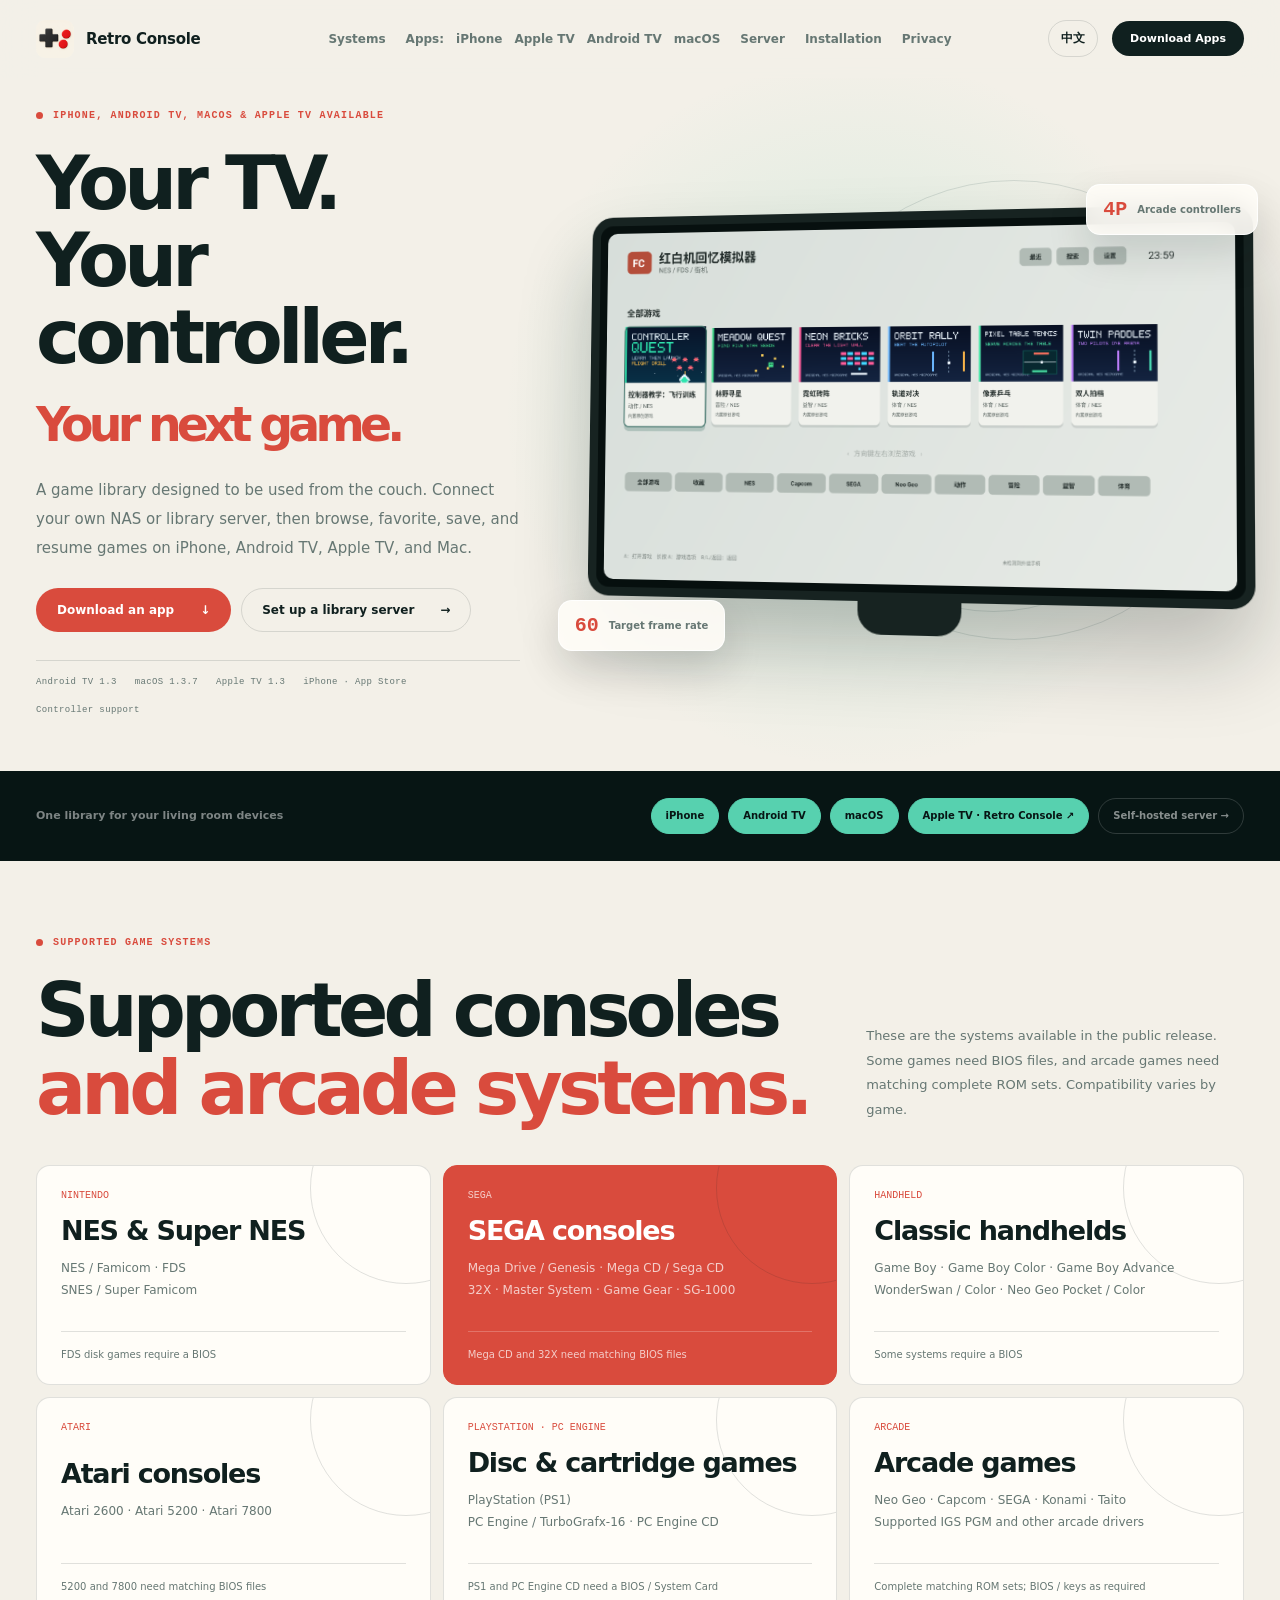
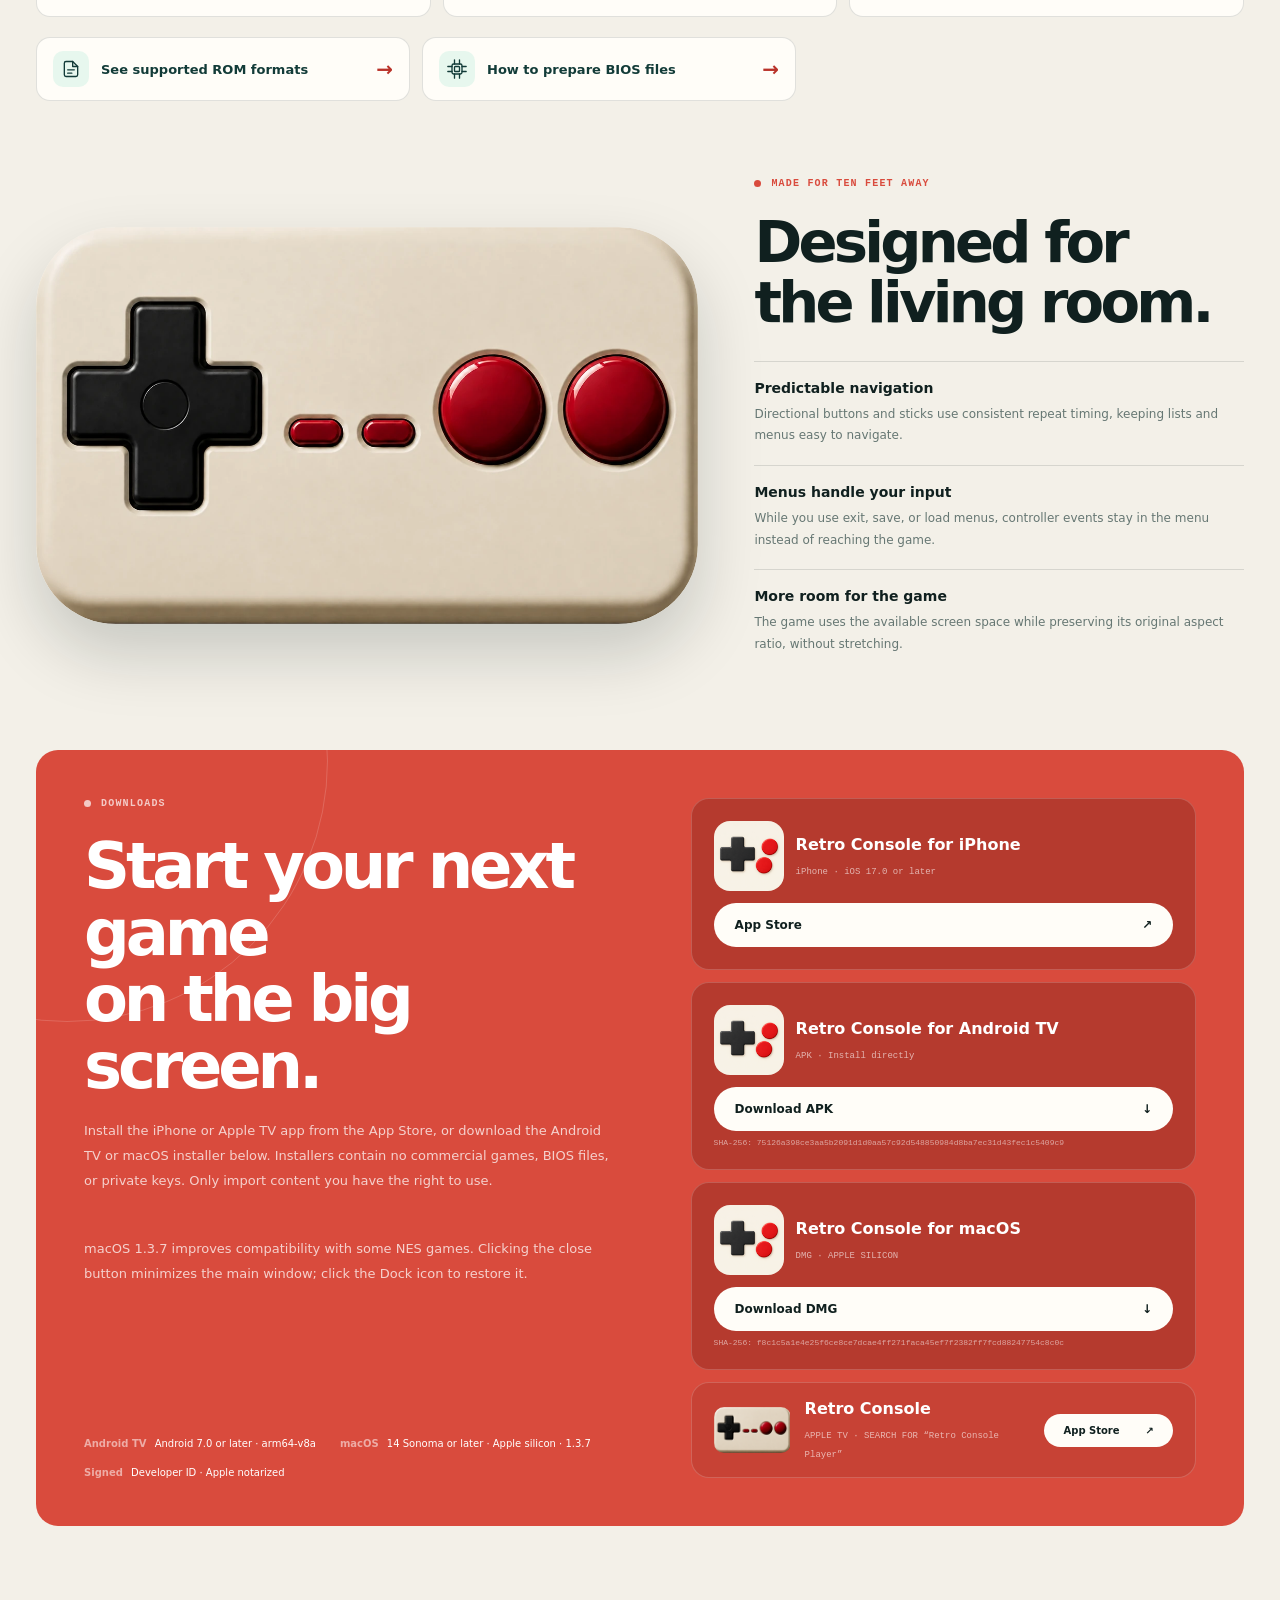
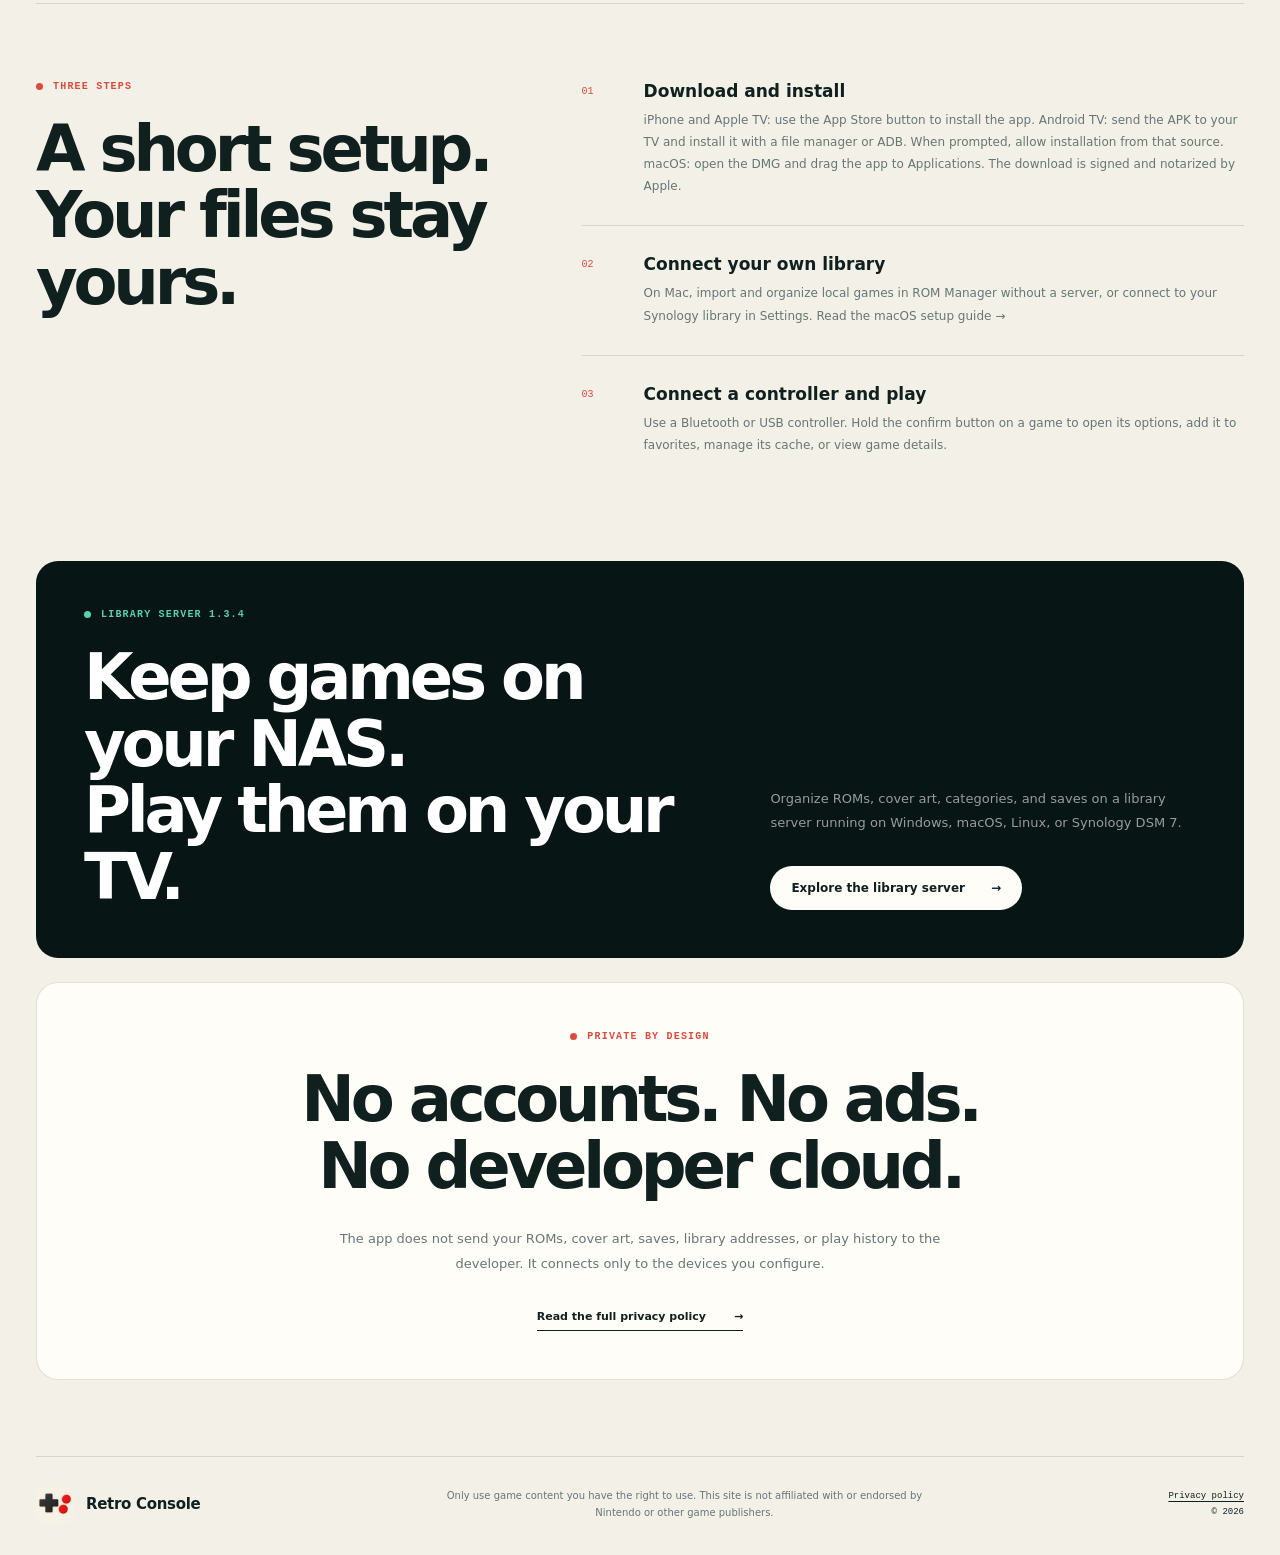
==== en/index.html @ 716bb2c8 "site: label the mobile client as iPhone" ====
<!doctype html>
<html lang="en">
  <head>
    <meta charset="utf-8">
    <meta property="og:url" content="https://getretroconsole.com/en/index.html">
    <link rel="canonical" href="https://getretroconsole.com/en/index.html">
    <script src="../language.js"></script>
    <meta name="viewport" content="width=device-width, initial-scale=1">
    <meta name="theme-color" content="#0b1717">
    <meta name="description" content="Retro Console — A living room game library and emulator for iPhone, Android TV, Apple TV, and macOS.">
    <meta property="og:title" content="Retro Console">
    <meta property="og:description" content="Your TV. Your controller. Your next game.">
    <meta property="og:type" content="website">
    <meta property="og:image" content="https://getretroconsole.com/assets/android-library.png">
    <link rel="alternate" hreflang="zh-Hans" href="https://getretroconsole.com/index.html">
    <link rel="alternate" hreflang="en" href="https://getretroconsole.com/en/index.html">
    <link rel="alternate" hreflang="x-default" href="https://getretroconsole.com/index.html">
    <title>Retro Console — Your living room game library</title>
    <link rel="icon" type="image/png" sizes="32x32" href="../assets/favicon-32.png">
    <link rel="icon" type="image/png" sizes="16x16" href="../assets/favicon-16.png">
    <link rel="apple-touch-icon" sizes="180x180" href="../assets/apple-touch-icon.png">
    <link rel="stylesheet" href="../styles.css?v=7a16e6bc30">
    <script src="../script.js?v=e10073f50d" defer></script>
  </head>
  <body>
    <header class="site-header" data-header>
      <a class="brand" href="#top" aria-label="Retro Console home">
        <img class="brand-icon" src="../assets/site-icon-128.png" alt="" width="128" height="128" decoding="async">
        <span>Retro Console</span>
      </a>
      <nav aria-label="Main navigation"><a href="#systems">Systems</a><span class="nav-clients"><span class="nav-client-label">Apps:</span><a href="https://apps.apple.com/app/id6806745032" target="_blank" rel="noopener">iPhone</a><a href="https://apps.apple.com/app/id6806745032" target="_blank" rel="noopener">Apple TV</a><a href="#download-android">Android TV</a><a href="#download-macos">macOS</a></span><a href="server.html">Server</a><a href="install.html">Installation</a><a href="privacy.html">Privacy</a></nav>
      <div class="header-actions"><a class="language-switch" data-language="zh" href="../index.html?lang=zh" lang="zh-CN" aria-label="切换到中文">中文</a><a class="header-cta" href="#download">Download Apps</a></div>
    </header>

    <main id="top">
      <section class="hero section-shell">
        <div class="hero-copy reveal">
          <p class="eyebrow"><span></span> iPhone, Android TV, macOS &amp; Apple TV available</p>
          <h1>Your TV.<br>Your controller.<br><em class="hero-tagline">Your next game.</em></h1>
          <p class="hero-intro">A game library designed to be used from the couch. Connect your own NAS or library server, then browse, favorite, save, and resume games on iPhone, Android TV, Apple TV, and Mac.</p>
          <div class="hero-actions">
            <a class="button button-primary" href="#download">Download an app <span>↓</span></a>
            <a class="button button-ghost" href="server.html">Set up a library server <span>→</span></a>
          </div>
          <div class="hero-meta" aria-label="App versions and controller support">
            <span>Android TV 1.3</span><span>macOS 1.3.7</span><span>Apple TV 1.3</span><span>iPhone · App Store</span><span>Controller support</span>
          </div>
        </div>
        <div class="hero-art reveal" aria-label="Preview of the Retro Console TV library">
          <div class="hero-orbit hero-orbit-one"></div>
          <div class="hero-orbit hero-orbit-two"></div>
          <div class="tv-frame">
            <div class="tv-screen"><img src="../assets/android-library.png" alt="Retro Console Android TV library in Chinese, showing recent games, search, categories, and the included original game" width="2400" height="1080" decoding="async"></div>
            <div class="tv-stand"></div>
          </div>
          <div class="floating-card floating-card-left"><b>60</b><span>Target frame rate</span></div>
          <div class="floating-card floating-card-right"><b>4P</b><span>Arcade controllers</span></div>
        </div>
      </section>

      <section class="platform-strip" aria-label="App platforms">
        <div class="section-shell platform-strip-inner">
          <p>One library for your living room devices</p>
          <div><a class="active" href="#download-ios">iPhone</a><a class="active" href="#download-android">Android TV</a><a class="active" href="#download-macos">macOS</a><a class="active" href="https://apps.apple.com/app/id6806745032" target="_blank" rel="noopener">Apple TV · Retro Console ↗</a><a href="server.html">Self-hosted server →</a></div>
        </div>
      </section>

      <section class="systems section-shell" id="systems">
        <div class="section-heading reveal">
          <p class="eyebrow"><span></span> Supported game systems</p>
          <h2>Supported consoles<br><em>and arcade systems.</em></h2>
          <p>These are the systems available in the public release. Some games need BIOS files, and arcade games need matching complete ROM sets. Compatibility varies by game.</p>
        </div>
        <div class="system-grid">
          <article class="system-card reveal"><span>NINTENDO</span><div><h3>NES &amp; Super NES</h3><p class="system-models">NES / Famicom · FDS<br>SNES / Super Famicom</p></div><small>FDS disk games require a BIOS</small></article>
          <article class="system-card reveal"><span>SEGA</span><div><h3>SEGA consoles</h3><p class="system-models">Mega Drive / Genesis · Mega CD / Sega CD<br>32X · Master System · Game Gear · SG-1000</p></div><small>Mega CD and 32X need matching BIOS files</small></article>
          <article class="system-card reveal"><span>HANDHELD</span><div><h3>Classic handhelds</h3><p class="system-models">Game Boy · Game Boy Color · Game Boy Advance<br>WonderSwan / Color · Neo Geo Pocket / Color</p></div><small>Some systems require a BIOS</small></article>
          <article class="system-card reveal"><span>ATARI</span><div><h3>Atari consoles</h3><p class="system-models">Atari 2600 · Atari 5200 · Atari 7800</p></div><small>5200 and 7800 need matching BIOS files</small></article>
          <article class="system-card reveal"><span>PLAYSTATION · PC ENGINE</span><div><h3>Disc &amp; cartridge games</h3><p class="system-models">PlayStation (PS1)<br>PC Engine / TurboGrafx-16 · PC Engine CD</p></div><small>PS1 and PC Engine CD need a BIOS / System Card</small></article>
          <article class="system-card reveal"><span>ARCADE</span><div><h3>Arcade games</h3><p class="system-models">Neo Geo · Capcom · SEGA · Konami · Taito<br>Supported IGS PGM and other arcade drivers</p></div><small>Complete matching ROM sets; BIOS / keys as required</small></article>
        </div>
        <div class="system-notes"><a href="install.html#rom-formats"><span class="system-note-icon"><svg viewBox="0 0 24 24" fill="none" stroke="currentColor" stroke-width="1.6" stroke-linecap="round" stroke-linejoin="round" aria-hidden="true"><path d="M14 3H6a2 2 0 0 0-2 2v14a2 2 0 0 0 2 2h12a2 2 0 0 0 2-2V9Z"/><path d="M14 3v6h6M8 13h8M8 17h5"/></svg></span><span>See supported ROM formats</span><span class="system-note-arrow" aria-hidden="true">→</span></a><a href="install.html#bios"><span class="system-note-icon"><svg viewBox="0 0 24 24" fill="none" stroke="currentColor" stroke-width="1.6" stroke-linecap="round" stroke-linejoin="round" aria-hidden="true"><rect x="6" y="6" width="12" height="12" rx="2"/><path d="M9 1v5m6-5v5M9 18v5m6-5v5M1 9h5m-5 6h5M18 9h5m-5 6h5"/><rect x="9" y="9" width="6" height="6" rx="1"/></svg></span><span>How to prepare BIOS files</span><span class="system-note-arrow" aria-hidden="true">→</span></a></div>
      </section>

      <section class="experience section-shell">
        <div class="experience-visual reveal">
          <a href="../assets/controller-rounded.png" target="_blank" rel="noopener"><img src="../assets/site-controller-1280.webp" alt="Retro controller illustration" width="1280" height="768" loading="lazy" decoding="async"></a>
        </div>
        <div class="experience-copy reveal">
          <p class="eyebrow"><span></span> Made for ten feet away</p>
          <h2>Designed for<br>the living room.</h2>
          <ul>
            <li><b>Predictable navigation</b><span>Directional buttons and sticks use consistent repeat timing, keeping lists and menus easy to navigate.</span></li>
            <li><b>Menus handle your input</b><span>While you use exit, save, or load menus, controller events stay in the menu instead of reaching the game.</span></li>
            <li><b>More room for the game</b><span>The game uses the available screen space while preserving its original aspect ratio, without stretching.</span></li>
          </ul>
        </div>
      </section>

      <section class="download section-shell reveal" id="download">
        <div class="download-copy">
          <p class="eyebrow"><span></span> Downloads</p>
          <h2>Start your next game<br>on the big screen.</h2>
          <p>Install the iPhone or Apple TV app from the App Store, or download the Android TV or macOS installer below. Installers contain no commercial games, BIOS files, or private keys. Only import content you have the right to use.</p>
          <p>macOS 1.3.7 improves compatibility with some NES games. Clicking the close button minimizes the main window; click the Dock icon to restore it.</p>
          <div class="download-notes">
            <span><b>Android TV</b> Android 7.0 or later · arm64-v8a</span>
            <span><b>macOS</b> 14 Sonoma or later · Apple silicon · 1.3.7</span>
            <span><b>Signed</b> Developer ID · Apple notarized</span>
          </div>
        </div>
        <div class="download-panels">
          <div class="download-panel" id="download-ios">
            <img src="../assets/site-icon-128.png" alt="" width="128" height="128" loading="lazy" decoding="async">
            <div>
              <p>Retro Console for iPhone</p>
              <small>iPhone · iOS 17.0 or later</small>
            </div>
            <a class="button button-light" href="https://apps.apple.com/app/id6806745032" target="_blank" rel="noopener">App Store <span>↗</span></a>
          </div>
          <div class="download-panel" id="download-android">
            <img src="../assets/site-icon-128.png" alt="" width="128" height="128" loading="lazy" decoding="async">
            <div>
              <p>Retro Console for Android TV</p>
              <small>APK · Install directly</small>
            </div>
            <a class="button button-light" href="../downloads/FCEmulator-AndroidTV-1.3-arm64-v8a.apk" download>Download APK <span>↓</span></a>
            <p class="checksum">SHA-256: 75126a398ce3aa5b2091d1d0aa57c92d548850984d8ba7ec31d43fec1c5409c9</p>
          </div>
          <div class="download-panel" id="download-macos">
            <img src="../assets/site-icon-128.png" alt="" width="128" height="128" loading="lazy" decoding="async">
            <div>
              <p>Retro Console for macOS</p>
              <small>DMG · APPLE SILICON</small>
            </div>
            <a class="button button-light" href="../downloads/FCEmulator-macOS-1.3.7-f8c1c5a1.dmg" download>Download DMG <span>↓</span></a>
            <p class="checksum">SHA-256: f8c1c5a1e4e25f6ce8ce7dcae4ff271faca45ef7f2382ff7fcd88247754c8c0c</p>
          </div>
          <div class="download-panel download-panel-compact">
            <img src="../assets/site-controller-160.png" alt="Retro Console icon for Apple TV" width="160" height="96" loading="lazy" decoding="async">
            <div>
              <p>Retro Console</p>
              <small>APPLE TV · SEARCH FOR “Retro Console Player”</small>
            </div>
            <a class="button button-light" href="https://apps.apple.com/app/id6806745032" target="_blank" rel="noopener">App Store <span>↗</span></a>
          </div>
        </div>
      </section>

      <section class="install section-shell">
        <div class="section-heading reveal">
          <p class="eyebrow"><span></span> Three steps</p>
          <h2>A short setup.<br>Your files stay yours.</h2>
        </div>
        <ol class="install-steps">
          <li class="reveal"><span>01</span><div><h3>Download and install</h3><p>iPhone and Apple TV: use the App Store button to install the app. Android TV: send the APK to your TV and install it with a file manager or ADB. When prompted, allow installation from that source. macOS: open the DMG and drag the app to Applications. The download is signed and notarized by Apple.</p></div></li>
          <li class="reveal"><span>02</span><div><h3>Connect your own library</h3><p>On Mac, import and organize local games in ROM Manager without a server, or connect to your Synology library in Settings. <a href="install.html#macos">Read the macOS setup guide →</a></p></div></li>
          <li class="reveal"><span>03</span><div><h3>Connect a controller and play</h3><p>Use a Bluetooth or USB controller. Hold the confirm button on a game to open its options, add it to favorites, manage its cache, or view game details.</p></div></li>
        </ol>
      </section>

      <section class="server-callout section-shell reveal">
        <div>
          <p class="eyebrow"><span></span> Library server 1.3.4</p>
          <h2>Keep games on your NAS.<br>Play them on your TV.</h2>
        </div>
        <div>
          <p>Organize ROMs, cover art, categories, and saves on a library server running on Windows, macOS, Linux, or Synology DSM 7.</p>
          <a class="button button-light" href="server.html">Explore the library server <span>→</span></a>
        </div>
      </section>

      <section class="privacy-callout section-shell reveal">
        <p class="eyebrow"><span></span> Private by design</p>
        <h2>No accounts. No ads.<br>No developer cloud.</h2>
        <p>The app does not send your ROMs, cover art, saves, library addresses, or play history to the developer. It connects only to the devices you configure.</p>
        <a href="privacy.html">Read the full privacy policy <span>→</span></a>
      </section>
    </main>

    <footer class="site-footer section-shell">
      <a class="brand" href="#top"><img class="brand-icon" src="../assets/site-icon-128.png" alt="" width="128" height="128" loading="lazy" decoding="async"><span>Retro Console</span></a>
      <p>Only use game content you have the right to use. This site is not affiliated with or endorsed by Nintendo or other game publishers.</p>
      <div><a href="privacy.html">Privacy policy</a><span>© <span data-year></span></span></div>
    </footer>
  </body>
</html>
---- styles.css ----
:root {
  --header-height: 78px;
  --header-gap: 32px;
  --section-space: clamp(52px, 6vw, 80px);
  --section-gap: clamp(28px, 3vw, 40px);
  --ink: #10201f;
  --ink-soft: #243a38;
  --muted: #667773;
  --paper: #f3f0e8;
  --paper-deep: #e8e4da;
  --white: #fffdf8;
  --red: #d94b3d;
  --red-dark: #b93229;
  --mint: #57d1af;
  --teal: #123b38;
  --night: #071514;
  --line: rgba(16, 32, 31, .13);
  --line-light: rgba(255, 255, 255, .16);
  --mono: "SFMono-Regular", "Cascadia Mono", "Roboto Mono", ui-monospace, monospace;
  --sans: Inter, "SF Pro Display", "PingFang SC", "Microsoft YaHei", system-ui, sans-serif;
}

* { box-sizing: border-box; }
html { scroll-behavior: smooth; }
body { background: var(--paper); color: var(--ink); font-family: var(--sans); margin: 0; }
a { color: inherit; text-decoration: none; }
img { display: block; max-width: 100%; height:auto; }
button, input { font: inherit; }
.section-shell { margin-inline: auto; width: min(1240px, calc(100% - 72px)); }

.site-header {
  align-items: center;
  backdrop-filter: blur(20px);
  background: rgba(243, 240, 232, .78);
  border-bottom: 1px solid transparent;
  display: grid;
  grid-template-columns: 1fr auto 1fr;
  height: 78px;
  left: 0;
  padding-inline: max(36px, calc((100vw - 1240px) / 2));
  position: fixed;
  right: 0;
  top: 0;
  transition: background .2s ease, border-color .2s ease;
  z-index: 30;
}
.site-header.scrolled { background: rgba(243, 240, 232, .95); border-color: var(--line); }
.brand { align-items: center; display: inline-flex; font-size: 15px; font-weight: 800; gap: 12px; letter-spacing: -.02em; width: max-content; }
.brand-icon { border-radius: 9px; height: 38px; object-fit: contain; width: 38px; }
.site-header nav { display: flex; font-size: 12px; font-weight: 650; gap: 34px; }
.site-header nav .nav-clients { align-items:center; display:inline-flex; flex:none; gap:12px; white-space:nowrap; }
.nav-client-label { color:var(--muted); }
.site-header nav .nav-client-label, .site-header nav a[href="server.html"] { font-weight:800; }
.site-header nav a { color: var(--muted); position: relative; transition: color .2s ease; }
.site-header nav a::after { background: var(--red); bottom: -10px; content: ""; height: 2px; left: 0; position: absolute; transform: scaleX(0); transform-origin: left; transition: transform .2s ease; width: 100%; }
.site-header nav a:hover, .site-header nav a.current { color: var(--ink); }
.site-header nav a:hover::after, .site-header nav a.current::after { transform: scaleX(1); }
.header-cta { background: var(--ink); border-radius: 999px; color: white; font-size: 11px; font-weight: 750; justify-self: end; padding: 11px 18px; }
.header-actions { display:flex; align-items:center; justify-self:end; gap:14px; }
.language-switch { border:1px solid var(--line); border-radius:999px; font-size:12px; font-weight:650; padding:9px 12px; white-space:nowrap; }
.language-switch:hover { background:var(--paper-deep); }
.language-switch:focus-visible { outline:2px solid var(--red); outline-offset:4px; }

.eyebrow { align-items: center; color: var(--red); display: flex; font-family: var(--mono); font-size: 10px; font-weight: 700; gap: 10px; letter-spacing: .12em; margin: 0 0 24px; text-transform: uppercase; }
.eyebrow > span { background: currentColor; border-radius: 50%; height: 7px; width: 7px; }
h1, h2 { letter-spacing: -.065em; line-height: 1.04; margin: 0; }
h1 em, h2 em { color: var(--red); font-style: normal; }
.button { align-items: center; border: 1px solid transparent; border-radius: 999px; display: inline-flex; font-size: 12px; font-weight: 750; gap: 26px; justify-content: space-between; padding: 14px 20px; transition: box-shadow .2s ease, transform .2s ease; }
.button:hover { box-shadow: 0 16px 32px rgba(5, 20, 18, .16); transform: translateY(-2px); }
.button-primary { background: var(--red); color: white; }
.button-ghost { border-color: var(--line); color: var(--ink); }
.button-light { background: var(--white); color: var(--ink); }

.hero { display: grid; gap: 56px; grid-template-columns: .84fr 1.16fr; padding-block: calc(var(--header-height) + var(--header-gap)) 56px; }
.hero-copy { align-self: center; position: relative; z-index: 2; }
.hero-copy h1 { font-size: clamp(54px, 5.3vw, 78px); }
.hero-tagline { display: inline-block; font-size: clamp(34px, 3.7vw, 54px); white-space: nowrap; }
.hero-intro { color: var(--muted); font-size: 15px; line-height: 1.95; margin: 22px 0 24px; max-width: 540px; }
.hero-actions { display: flex; flex-wrap: wrap; gap: 10px; }
.hero-meta { border-top: 1px solid var(--line); display: flex; flex-wrap: wrap; gap: 18px; margin-top: 28px; padding-top: 16px; }
.hero-meta span { color: var(--muted); font-family: var(--mono); font-size: 9px; letter-spacing: .04em; }
.hero-art { align-self: center; padding-block: 42px 56px; position: relative; }
.hero-art::before { background: radial-gradient(circle, rgba(87, 209, 175, .2), transparent 68%); content: ""; inset: -110px 0 -110px -100px; pointer-events: none; position: absolute; }
.hero-orbit { border: 1px solid rgba(18, 59, 56, .13); border-radius: 50%; position: absolute; }
.hero-orbit-one { height: 460px; right: 0; top: 12px; width: 460px; }
.hero-orbit-two { height: 365px; right: 68px; top: 79px; width: 365px; }
.tv-frame { background: #07100f; border: 9px solid #172321; border-radius: 22px; box-shadow: 0 45px 80px rgba(7, 21, 20, .24); left: 0; padding: 8px; position: relative; transform: perspective(1100px) rotateY(-7deg) rotateX(2deg); width: 100%; }
.tv-screen { background: white; border-radius: 10px; overflow: hidden; }
.tv-screen img { aspect-ratio: 16 / 9; height: 100%; object-fit: cover; width: 100%; }
.tv-stand { background: #172321; border-radius: 0 0 24px 24px; bottom: -42px; height: 34px; left: 42%; position: absolute; width: 16%; }
.floating-card { align-items: center; backdrop-filter: blur(12px); background: rgba(255, 253, 248, .91); border: 1px solid rgba(255, 255, 255, .85); border-radius: 14px; box-shadow: 0 18px 42px rgba(7, 21, 20, .14); display: flex; gap: 10px; padding: 13px 16px; position: absolute; z-index: 2; }
.floating-card b { color: var(--red); font-family: var(--mono); font-size: 20px; }
.floating-card span { color: var(--muted); font-size: 10px; font-weight: 700; }
.floating-card-left { bottom: 6px; left: -18px; }
.floating-card-right { right: -14px; top: 16px; }

.platform-strip { background: var(--night); color: white; }
.platform-strip-inner { align-items: center; display: flex; justify-content: space-between; min-height: 90px; }
.platform-strip p { color: rgba(255, 255, 255, .48); font-size: 11px; font-weight: 650; margin: 0; }
.platform-strip-inner div { display: flex; flex-wrap: wrap; gap: 9px; }
.platform-strip a { align-items:center; display:inline-flex; min-height:36px; border: 1px solid var(--line-light); border-radius: 999px; color: rgba(255, 255, 255, .52); font-size: 10px; font-weight: 650; padding: 9px 14px; }
.platform-strip a.active { background: var(--mint); border-color: var(--mint); color: var(--night); }
.platform-strip a:hover { box-shadow:0 0 0 2px var(--mint); }
.platform-strip a:focus-visible { outline:2px solid var(--mint); outline-offset:4px; }

.systems { padding-block: var(--section-space); }
.section-heading { display: grid; grid-template-columns: minmax(0, 1.3fr) minmax(260px, .7fr); }
.section-heading .eyebrow { grid-column: 1 / -1; }
.section-heading h2 { font-size: clamp(48px, 5.8vw, 76px); }
.section-heading > p:last-child { align-self: end; color: var(--muted); font-size: 13px; line-height: 1.9; margin: 0 0 4px 45px; max-width: 420px; }
.system-grid { display: grid; gap: 12px; grid-template-columns: repeat(3, minmax(0, 1fr)); margin-top: var(--section-gap); }
.system-card { background: var(--white); border: 1px solid var(--line); border-radius: 14px; display: flex; flex-direction: column; min-height: 220px; overflow: hidden; padding: 24px; position: relative; }
.system-card::after { border: 1px solid var(--line); border-radius: 50%; content: ""; height: 190px; position: absolute; right: -72px; top: -74px; width: 190px; }
.system-card > span { color: var(--red); font-family: var(--mono); font-size: 10px; }
.system-card > div { margin: auto 0; }
.system-card p { color: var(--muted); font-family: var(--mono); font-size: 9px; letter-spacing: .1em; margin: 0 0 10px; text-transform: uppercase; }
.system-card .system-models { font-family:var(--sans); font-size:12px; letter-spacing:normal; line-height:1.8; margin:12px 0 16px; text-transform:none; }
.system-notes { display:grid; grid-template-columns:repeat(2,minmax(0,1fr)); gap:12px; margin:20px 0 0; max-width:760px; }
.system-notes a { align-items:center; background:var(--white); border:1px solid var(--line); border-radius:14px; color:var(--teal); display:flex; font-size:13px; font-weight:650; gap:12px; min-height:64px; padding:12px 16px; transition:background .2s ease,border-color .2s ease,box-shadow .2s ease; }
.system-note-icon { align-items:center; background:rgba(87,209,175,.14); border-radius:10px; display:inline-flex; flex:none; height:36px; justify-content:center; width:36px; }
.system-note-icon svg { height:20px; width:20px; }
.system-note-arrow { color:var(--red-dark); flex:none; font-size:20px; margin-left:auto; }
.system-notes a:hover { background:#eaf4ee; border-color:var(--teal); box-shadow:0 4px 12px rgba(16,32,31,.06); }
.system-notes a:focus-visible { outline:2px solid var(--teal); outline-offset:4px; }
@media (max-width:680px) { .system-notes { grid-template-columns:1fr; } }
.system-card h3 { font-size: 27px; letter-spacing: -.045em; margin: 0; }
.system-card small { border-top: 1px solid var(--line); color: var(--muted); font-size: 10px; padding-top: 17px; }
.system-card:nth-child(2) { background: var(--red); border-color: var(--red); color: white; }
.system-card:nth-child(2) > span, .system-card:nth-child(2) p, .system-card:nth-child(2) small { color: rgba(255, 255, 255, .72); }
.system-card:nth-child(2) small { border-color: rgba(255, 255, 255, .22); }

.experience { align-items: center; display: grid; gap: 56px; grid-template-columns: 1.15fr .85fr; padding-bottom: var(--section-space); }
.experience-visual { border-radius: 12% / 20%; box-shadow: 0 30px 65px rgba(7, 21, 20, .18); overflow: hidden; }
.experience-visual a { border-radius: inherit; display: block; }
.experience-visual img { border-radius: inherit; width: 100%; }
.experience-copy h2 { font-size: clamp(39px, 4.5vw, 60px); }
.experience-copy ul { list-style: none; margin: 28px 0 0; padding: 0; }
.experience-copy li { border-top: 1px solid var(--line); display: grid; gap: 8px; padding: 18px 0; }
.experience-copy li b { font-size: 14px; }
.experience-copy li span { color: var(--muted); font-size: 12px; line-height: 1.8; }

.download { background: var(--red); border-radius: 22px; color: white; display: grid; gap: 48px; grid-template-columns: 1.05fr .95fr; margin-bottom: var(--section-space); overflow: hidden; padding: 48px; position: relative; }
.download::before { border: 1px solid rgba(255, 255, 255, .16); border-radius: 50%; content: ""; height: 520px; left: -230px; position: absolute; top: -250px; width: 520px; }
.download .eyebrow { color: rgba(255, 255, 255, .7); }
.download h2 { font-size: clamp(47px, 5vw, 68px); }
/* Three download panels make the right column taller than the copy, which
   left a large empty block under the paragraph. Anchoring the specs to the
   bottom of the copy column balances the two sides again. */
.download-copy { display: flex; flex-direction: column; }
.download-copy > p:not(.eyebrow) { color: rgba(255, 255, 255, .74); font-size: 13px; line-height: 1.9; margin: 20px 0 24px; max-width: 530px; }
.download-notes { display: flex; flex-wrap: wrap; gap: 18px 24px; margin-top: auto; }
.download-notes span { font-size: 10px; }
.download-notes b { color: rgba(255, 255, 255, .54); font-weight: 600; margin-right: 5px; }
.download-panels { align-self: stretch; display: grid; gap: 12px; }
.download-panel { align-content: center; align-self: center; background: rgba(92, 15, 10, .28); border: 1px solid rgba(255, 255, 255, .18); border-radius: 18px; display: grid; gap: 12px; grid-template-columns: 70px 1fr; padding: 22px; position: relative; }
/* The Apple TV row is a placeholder, not a download, so it is a slim strip
   rather than a card the same size as the two real ones. That also keeps the
   panel stack from towering over the copy beside it. */
.download-panel-compact { align-items: center; background: rgba(92, 15, 10, .14); gap: 14px; grid-template-columns: 77px 1fr auto; padding: 16px 22px; }
/* tvOS product icons are 5:3 landscape artwork. Preserve that native ratio;
   forcing the image into the square client-icon slot visibly compresses it. */
.download-panel.download-panel-compact > img { border-radius: 10px; height: 46px; object-fit: contain; width: 77px; }
.download-panel-compact > div p { font-size: 14px; }
.download-panel.download-panel-compact .button { font-size: 10px; grid-column: auto; justify-self: end; padding: 10px 18px; }
.download-panel > img { border-radius: 16px; height: 70px; width: 70px; }
.download-panel > div { align-self: center; }
.download-panel > div p { font-size: 16px; font-weight: 780; margin: 0 0 5px; }
.download-panel > div small { color: rgba(255, 255, 255, .62); font-family: var(--mono); font-size: 9px; }
.download-panel .button { grid-column: 1 / -1; }
.button-disabled { background: rgba(255, 255, 255, .12); color: rgba(255, 255, 255, .68); cursor: default; }
.checksum { color: rgba(255, 255, 255, .55); font-family: var(--mono); font-size: 8px; grid-column: 1 / -1; margin: -5px 0 0; overflow-wrap: anywhere; }
.checksum a { color: white; display: inline-block; margin-top: 8px; text-decoration: underline; text-underline-offset: 3px; }

.install { border-top: 1px solid var(--line); display: grid; gap: 56px; grid-template-columns: .85fr 1.15fr; padding-block: var(--section-space); }
.install .section-heading { display: block; }
.install .section-heading h2 { font-size: clamp(43px, 5vw, 65px); }
.install-steps { list-style: none; margin: 0; padding: 0; }
.install-steps li { border-top: 1px solid var(--line); display: grid; gap: 24px; grid-template-columns: 38px 1fr; padding: 28px 0; }
.install-steps li:first-child { border-top: 0; padding-top: 0; }
.install-steps li > span { color: var(--red); font-family: var(--mono); font-size: 10px; padding-top: 5px; }
.install-steps h3 { font-size: 17px; margin: 0 0 8px; }
.install-steps p { color: var(--muted); font-size: 12px; line-height: 1.85; margin: 0; }

.server-callout { background: var(--night); border-radius: 22px; color: white; display: grid; gap: 48px; grid-template-columns: 1.2fr .8fr; margin-bottom: 24px; padding: 48px; }
.server-callout .eyebrow { color: var(--mint); }
.server-callout h2 { font-size: clamp(43px, 5vw, 65px); }
.server-callout > div:last-child { align-self: end; }
.server-callout > div:last-child p { color: rgba(255, 255, 255, .58); font-size: 13px; line-height: 1.9; margin: 0 0 30px; }
.privacy-callout { background: var(--white); border: 1px solid var(--line); border-radius: 22px; margin-bottom: var(--section-space); padding: 48px; text-align: center; }
.privacy-callout .eyebrow { justify-content: center; }
.privacy-callout h2 { font-size: clamp(44px, 5vw, 66px); }
.privacy-callout > p:not(.eyebrow) { color: var(--muted); font-size: 13px; line-height: 1.9; margin: 28px auto; max-width: 610px; }
.privacy-callout > a { border-bottom: 1px solid var(--ink); display: inline-flex; font-size: 11px; font-weight: 750; gap: 28px; padding-bottom: 7px; }

/* Server page */
.server-hero { display: grid; gap: 48px; grid-template-columns: minmax(0, 1fr) 340px; padding-block: calc(var(--header-height) + var(--header-gap)) 48px; }
.server-hero h1 { font-size: clamp(53px, 6.3vw, 86px); }
.server-hero h1 em { color: var(--red); font-style: normal; }
.server-hero-copy > p:not(.eyebrow) { color: var(--muted); font-size: 15px; line-height: 1.95; margin: 28px 0; max-width: 690px; }
.server-download-options { display: grid; gap: 12px; grid-template-columns: repeat(2, minmax(0, 1fr)); margin-top: 24px; }
.server-download-card { background: var(--white); border: 1px solid var(--line); border-radius: 14px; display: flex; flex-direction: column; min-height: 164px; padding: 24px; transition: box-shadow .2s ease, transform .2s ease; }
.server-download-card:hover { box-shadow: 0 18px 40px rgba(7, 21, 20, .13); transform: translateY(-2px); }
.server-download-card.featured { background: var(--night); border-color: var(--night); color: white; }
.server-download-card > span { color: var(--red); font-family: var(--mono); font-size: 9px; letter-spacing: .08em; margin-bottom: 12px; text-transform: uppercase; }
.server-download-card.featured > span { color: var(--mint); }
.server-download-card strong { font-size: 19px; }
.server-download-card small { color: var(--muted); font-size: 10px; margin-top: 7px; }
.server-download-card.featured small { color: rgba(255, 255, 255, .5); }
.server-download-card b { align-items: center; display: flex; font-size: 11px; justify-content: space-between; margin-top: auto; }
.server-download-card b i { font-style: normal; }
.server-requirements { align-self: end; border-left: 1px solid var(--line); display: flex; flex-direction: column; padding: 5px 0 5px 34px; }
.server-requirements > p { color: var(--red); font-family: var(--mono); font-size: 10px; letter-spacing: .12em; margin: 0 0 27px; text-transform: uppercase; }
.server-requirements strong { font-size: 14px; margin-bottom: 6px; }
.server-requirements span { color: var(--muted); font-size: 12px; line-height: 1.7; margin-bottom: 22px; }
.server-requirements span:last-child { margin-bottom: 0; }
.server-shot { margin-bottom: var(--section-space); }
.server-shot img { border: 8px solid var(--night); border-radius: 18px; box-shadow: 0 35px 75px rgba(7, 21, 20, .18); width: 100%; }
.server-shot > p { color: var(--muted); font-family: var(--mono); font-size: 9px; letter-spacing: .08em; margin: 15px 4px 0; text-transform: uppercase; }
.server-guide { border-top: 1px solid var(--line); display: grid; gap: 56px; grid-template-columns: .85fr 1.15fr; padding-block: var(--section-space); }
.server-guide-title h2 { font-size: clamp(42px, 5vw, 66px); }
.server-steps { list-style: none; margin: 0; padding: 0; }
.server-steps li { border-top: 1px solid var(--line); display: grid; gap: 25px; grid-template-columns: 42px 1fr; padding: 27px 0; }
.server-steps li:first-child { border-top: 0; padding-top: 0; }
.server-steps li > span { color: var(--red); font-family: var(--mono); font-size: 10px; padding-top: 5px; }
.server-steps h3 { font-size: 17px; margin: 0 0 9px; }
.server-steps p { color: var(--muted); font-size: 13px; line-height: 1.85; margin: 0; }
.server-steps code, .server-notice code, .server-synology code { background: rgba(16, 32, 31, .07); border-radius: 4px; font-family: var(--mono); font-size: .88em; padding: 2px 5px; }
.server-synology { background: var(--white); border: 1px solid var(--line); border-radius: 18px; display: grid; gap: 40px; grid-template-columns: .9fr 1.6fr; margin-bottom: 24px; padding: 44px; }
.server-synology h2 { font-size: clamp(35px, 4vw, 54px); }
.server-synology ol { display: grid; grid-template-columns: repeat(2, 1fr); list-style: none; margin: 0; padding: 0; }
.server-synology li { border-left: 1px solid var(--line); padding: 12px 24px 28px; }
.server-synology li:nth-child(odd) { border-left: 0; }
.server-synology li:nth-child(n+3) { border-top: 1px solid var(--line); padding-top: 28px; }
.server-synology li > span { color: var(--red); font-family: var(--mono); font-size: 9px; }
.server-synology li p { color: var(--muted); font-size: 12px; line-height: 1.8; margin: 18px 0 0; }
.server-notice { align-items: start; background: var(--red); border-radius: 18px; color: white; display: grid; gap: 48px; grid-template-columns: 1fr 1fr; margin-bottom: var(--section-space); padding: 48px; }
.server-notice .eyebrow { color: rgba(255, 255, 255, .7); }
.server-notice h2 { font-size: clamp(40px, 4.8vw, 63px); }
.server-notice > div:last-child p { color: rgba(255, 255, 255, .72); font-size: 13px; line-height: 2; margin: 0 0 20px; }
.server-notice code { background: rgba(255, 255, 255, .13); color: white; }

/* Policy */
.policy { max-width: 850px; padding-block: calc(var(--header-height) + var(--header-gap)) var(--section-space); }
.policy h1 { font-size: clamp(48px, 6vw, 78px); margin-bottom: 18px; }
.policy .effective { color: var(--muted); font-family: var(--mono); font-size: 10px; letter-spacing: .08em; margin-bottom: 32px; text-transform: uppercase; }
.policy h2 { border-top: 1px solid var(--line); font-size: 24px; letter-spacing: -.04em; margin-top: 32px; padding-top: 24px; }
.policy p, .policy li { color: var(--muted); font-size: 14px; line-height: 1.95; }
.policy a { color: var(--red); text-decoration: underline; text-underline-offset: 3px; }
.policy .language-break { border-top: 3px solid var(--red); margin-top: 52px; padding-top: 40px; }

.site-footer { align-items: center; border-top: 1px solid var(--line); display: grid; gap: 35px; grid-template-columns: auto 1fr auto; padding-block: 28px 32px; }
.site-footer > p { color: var(--muted); font-size: 10px; line-height: 1.7; margin: 0 auto; max-width: 520px; text-align: center; }
.site-footer > div { align-items: end; display: flex; flex-direction: column; font-family: var(--mono); font-size: 9px; gap: 6px; }
.site-footer > div a { text-decoration: underline; text-underline-offset: 3px; }
.reveal { transition: opacity .65s ease, transform .65s ease; }
.reveal.reveal-pending { opacity: 0; transform: translateY(16px); }
.reveal.visible { opacity: 1; transform: none; }

@media (max-width: 980px) {
  .site-header { grid-template-columns: 1fr auto; }
  .site-header nav { display: none; }
  .hero { gap: 28px; grid-template-columns: 1fr; }
  .hero-copy { max-width: 680px; }
  .hero-art { padding-block: 32px 52px; }
  .section-heading { display: block; }
  .section-heading > p:last-child { margin: 28px 0 0; }
  .system-grid { grid-template-columns: repeat(2, 1fr); }
  .experience { grid-template-columns: 1fr; }
  .download { gap: 45px; grid-template-columns: 1fr; }
  .install, .server-guide { grid-template-columns: 1fr; }
  .server-callout { grid-template-columns: 1fr; }
  .server-hero { grid-template-columns: 1fr; }
  .server-requirements { max-width: 650px; }
}

@media (max-width: 680px) {
  .section-shell { width: min(100% - 36px, 1240px); }
  .site-header { height: 68px; padding-inline: 18px; }
  .brand { font-size: 13px; }
  .brand-icon { height: 34px; width: 34px; }
  .header-cta { font-size: 10px; padding: 10px 14px; }
  .hero { padding-bottom: 40px; }
  .hero-copy h1 { font-size: clamp(45px, 13vw, 64px); }
  .hero-intro { font-size: 14px; }
  .hero-actions { align-items: stretch; flex-direction: column; }
  .hero-art { padding-block: 28px 48px; }
  .tv-frame { border-width: 5px; border-radius: 12px; padding: 4px; transform: none; }
  .tv-screen { border-radius: 6px; }
  .hero-orbit-one { height: 290px; width: 290px; }
  .hero-orbit-two { height: 210px; right: 38px; top: 50px; width: 210px; }
  .floating-card { padding: 9px 11px; }
  .floating-card b { font-size: 16px; }
  .floating-card-left { bottom: 4px; left: -5px; }
  .floating-card-right { right: -5px; top: 22px; }
  .platform-strip-inner { align-items: flex-start; flex-direction: column; gap: 18px; padding-block: 23px; }
  .platform-strip-inner div { gap: 6px; }
  .platform-strip a { padding: 7px 10px; }
  .systems { padding-block: var(--section-space); }
  .section-heading h2 { font-size: 44px; }
  .system-grid { grid-template-columns: 1fr; margin-top: 28px; }
  .system-card { min-height: 176px; }
  .experience { gap: 32px; padding-bottom: var(--section-space); }
  .experience-copy h2 { font-size: 40px; }
  .download { border-radius: 14px; margin-bottom: var(--section-space); padding: 32px 24px; }
  .download h2 { font-size: 43px; }
  .download-panel { grid-template-columns: 56px 1fr; padding: 20px; }
  .download-panel > img { height: 56px; width: 56px; }
  .download-panel.download-panel-compact { grid-template-columns: 77px minmax(0, 1fr); }
  .download-panel.download-panel-compact .button { grid-column: 1 / -1; justify-self: stretch; }
  .install { gap: 32px; padding-block: var(--section-space); }
  .server-callout, .privacy-callout { border-radius: 14px; padding: 32px 24px; }
  .server-callout h2, .privacy-callout h2 { font-size: 40px; }
  .privacy-callout { margin-bottom: var(--section-space); }
  .server-hero { padding-bottom: 40px; }
  .server-hero h1 { font-size: 48px; }
  .server-download-options { grid-template-columns: 1fr; }
  .server-requirements { padding-left: 24px; }
  .server-shot { margin-bottom: var(--section-space); }
  .server-shot img { border-width: 4px; border-radius: 11px; }
  .server-guide { gap: 32px; padding-block: var(--section-space); }
  .server-synology { gap: 28px; grid-template-columns: 1fr; padding: 32px 24px; }
  .server-synology ol { grid-template-columns: 1fr; }
  .server-synology li, .server-synology li:nth-child(odd), .server-synology li:nth-child(n+3) { border-left: 0; border-top: 1px solid var(--line); padding: 24px 0; }
  .server-synology li:first-child { border-top: 0; padding-top: 0; }
  .server-notice { gap: 28px; grid-template-columns: 1fr; padding: 32px 24px; }
  .site-footer { grid-template-columns: 1fr; text-align: center; }
  .site-footer .brand { margin-inline: auto; }
  .site-footer > div { align-items: center; }
}

@media (prefers-reduced-motion: reduce) {
  html { scroll-behavior: auto; }
  .reveal, .reveal.reveal-pending { opacity: 1; transform: none; transition: none; }
}

/* Installation guide: readable steps and uncropped screenshots on every screen. */
.installation { padding-block:calc(var(--header-height) + var(--header-gap)) var(--section-space); }
.installation-intro { max-width:920px; margin-bottom:40px; }
.installation-intro h1 { font-size:clamp(44px,5.5vw,74px); }
.installation-intro > p:last-of-type { color:var(--muted); line-height:1.9; max-width:720px; margin-block:28px; }
.installation-choice { display:flex; flex-wrap:wrap; gap:12px; }
.installation-choice a { background:var(--teal); border-radius:12px; color:var(--white); padding:17px 22px; font-size:13px; font-weight:700; }
.installation-choice span { margin-left:18px; color:var(--mint); }
.installation-layout { display:grid; grid-template-columns:210px minmax(0,1fr); gap:55px; align-items:start; }
.installation-toc { position:sticky; top:110px; display:flex; flex-direction:column; gap:14px; font-size:12px; }
.installation-toc strong { margin-bottom:10px; }
.installation-toc a { color:var(--muted); }
.installation-toc a:hover { color:var(--red); }
.installation-content { min-width:0; }
.installation-section { border-top:1px solid var(--line); padding-block:30px 34px; scroll-margin-top:calc(var(--header-height) + var(--header-gap)); }
.installation-section h2 { font-size:clamp(28px,3vw,39px); margin-bottom:20px; }
.installation-section h3 { margin:0 0 12px; font-size:19px; letter-spacing:-.03em; }
.installation-section p { color:var(--ink-soft); font-size:14px; line-height:1.95; }
.installation-section a:not(.installation-image a) { color:var(--red-dark); text-decoration:underline; text-underline-offset:3px; }
.instruction-steps { list-style:none; padding:0; counter-reset:instruction; }
.instruction-steps > li { counter-increment:instruction; position:relative; padding-left:48px; margin-block:22px 24px; }
.instruction-steps > li::before { content:counter(instruction,decimal-leading-zero); position:absolute; left:0; top:2px; color:var(--red); font:700 13px var(--mono); }
.installation code { font-family:var(--mono); font-size:.88em; overflow-wrap:anywhere; }
.installation p code, .installation td code { background:var(--paper-deep); border-radius:4px; padding:2px 4px; }
.installation pre { padding:20px; background:var(--teal); color:var(--white); border-radius:12px; overflow-x:auto; line-height:1.85; }
.installation pre code { overflow-wrap:normal; }
.installation-image { margin:24px 0; }
.installation-image img { width:100%; height:auto; border:1px solid var(--line); border-radius:12px; }
.installation-image figcaption { font-size:12px; color:var(--muted); line-height:1.8; margin-top:12px; }
.installation-table { width:100%; overflow:auto; margin-block:20px; }
.installation-table table { border-collapse:collapse; width:100%; font-size:13px; line-height:1.8; }
.installation-table th, .installation-table td { border-bottom:1px solid var(--line); text-align:left; vertical-align:top; padding:14px 12px; min-width:135px; }
.installation-table th { background:var(--paper-deep); }
.installation-section details { border-bottom:1px solid var(--line); padding:16px 0; }
.installation-section summary { cursor:pointer; font-size:16px; font-weight:700; line-height:1.65; }
@media (min-width:981px) and (max-width:1200px) { .site-header nav { gap:19px; } }
@media (max-width:980px) {
  .site-header { height:auto; min-height:112px; grid-template-rows:64px auto; }
  .site-header > .brand { grid-column:1; grid-row:1; }
  .site-header > .header-cta { grid-column:2; grid-row:1; }
  .site-header > .header-actions { grid-column:2; grid-row:1; gap:8px; }
  .site-header nav { display:flex; grid-column:1 / -1; grid-row:2; width:100%; min-width:0; gap:14px 18px; flex-wrap:wrap; overflow:visible; padding:8px 0 16px; }
  .site-header nav a { flex:none; }
  .site-header nav .nav-clients { flex-shrink:1; flex-wrap:wrap; max-width:100%; white-space:normal; }

  .installation-layout { grid-template-columns:minmax(0,1fr); gap:28px; }
  .installation-toc { position:static; flex-direction:row; flex-wrap:wrap; gap:16px 22px; padding-bottom:15px; }
  .installation-toc strong { width:100%; }


}
@media (max-width:360px) {
  .header-actions .header-cta { display:none; }
}
html:lang(en) .site-header nav { gap:20px; }
html:lang(en) .hero h1 { font-size:clamp(44px, 5.8vw, 82px); }
html:lang(en) .installation-intro h1 { font-size:clamp(44px, 6vw, 78px); }
@media (max-width:680px) {
  .installation-intro { margin-bottom:32px; }
  .installation-choice { flex-direction:column; }
  .instruction-steps > li { padding-left:34px; }
  .installation pre { padding:15px; font-size:12px; }
  .installation-section { padding-block:30px; }

}

/* Keep navigation easy to tap without changing its routes or hiding links. */
.site-header nav a { display:inline-flex; align-items:center; min-height:36px; }
.installation-toc { gap:8px; }
.installation-toc a { display:inline-flex; align-items:center; min-height:36px; }
main [id] { scroll-margin-top:calc(var(--header-height) + var(--header-gap)); }
@media (max-width:980px) {
  .site-header nav, html:lang(en) .site-header nav { row-gap:4px; }
  :root { --header-height:164px; --header-gap:24px; }
  main [id], .installation-section { scroll-margin-top:calc(var(--header-height) + var(--header-gap)); }
}
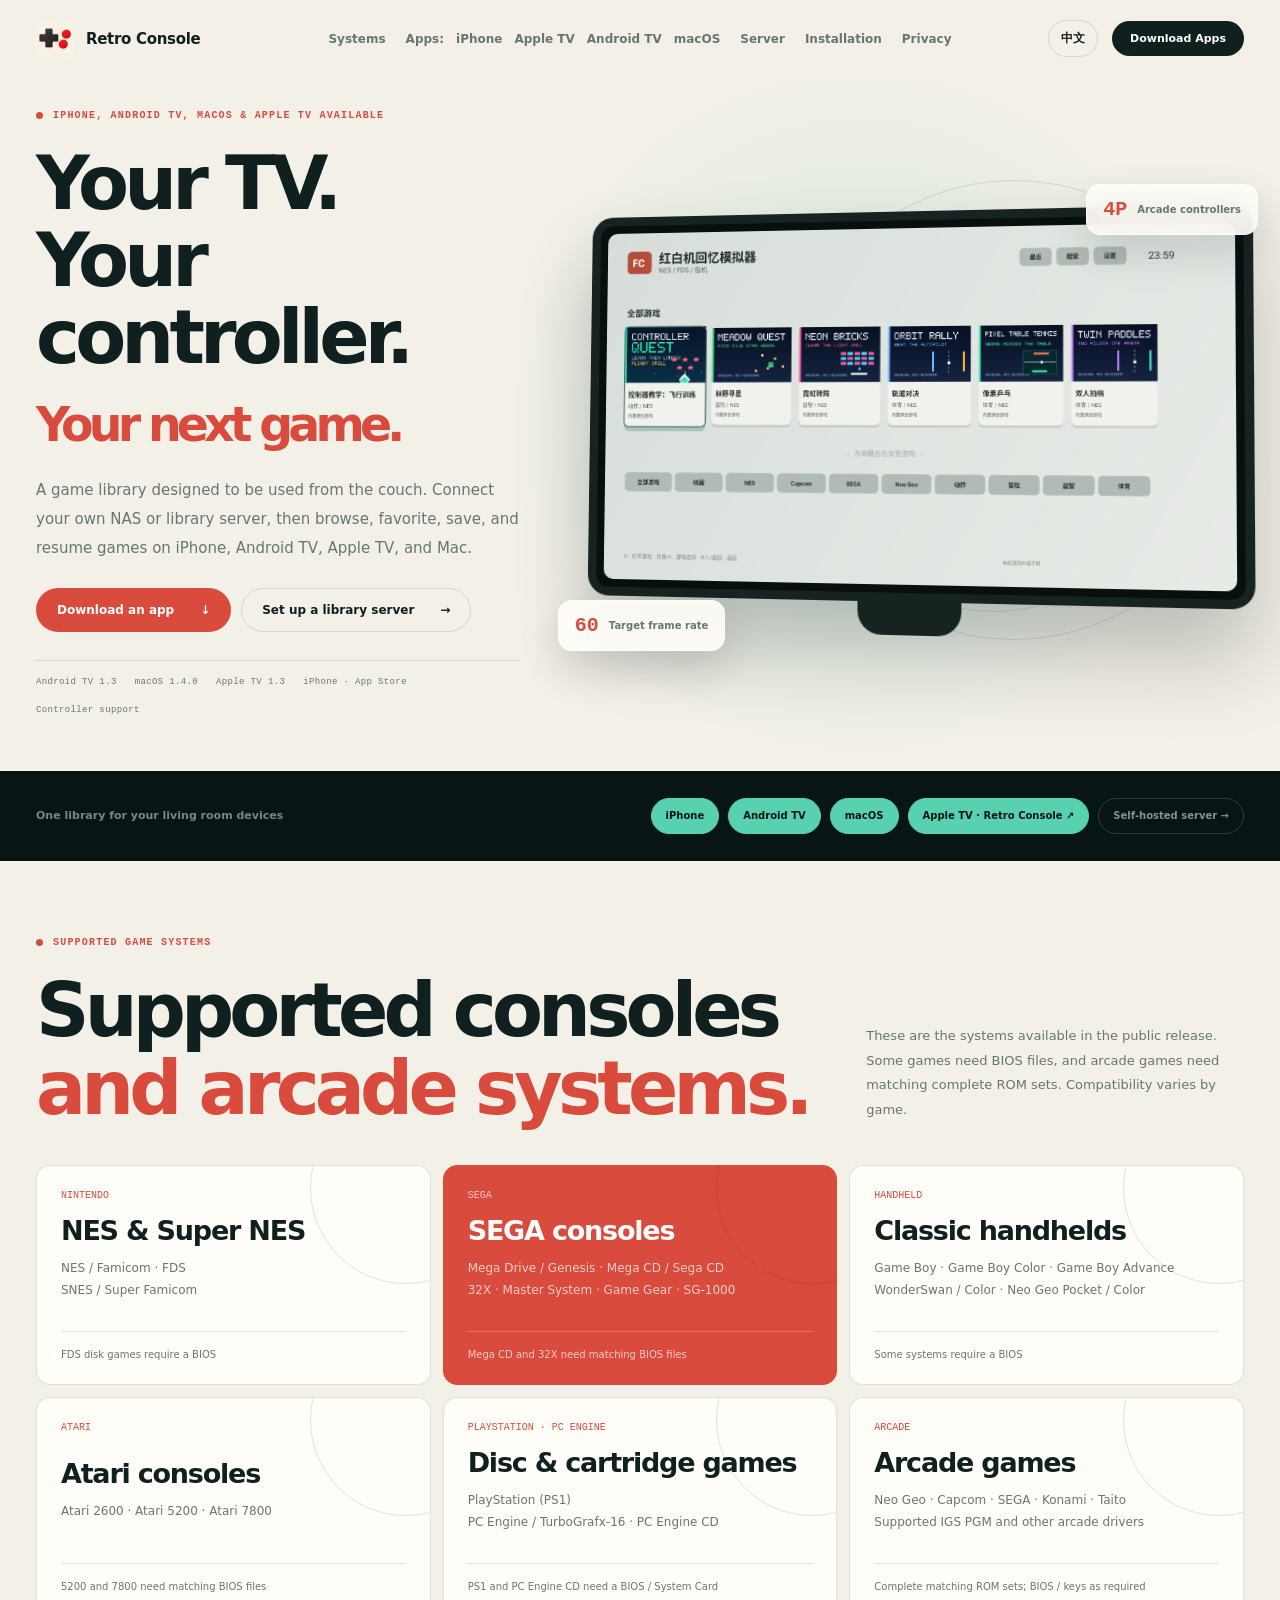
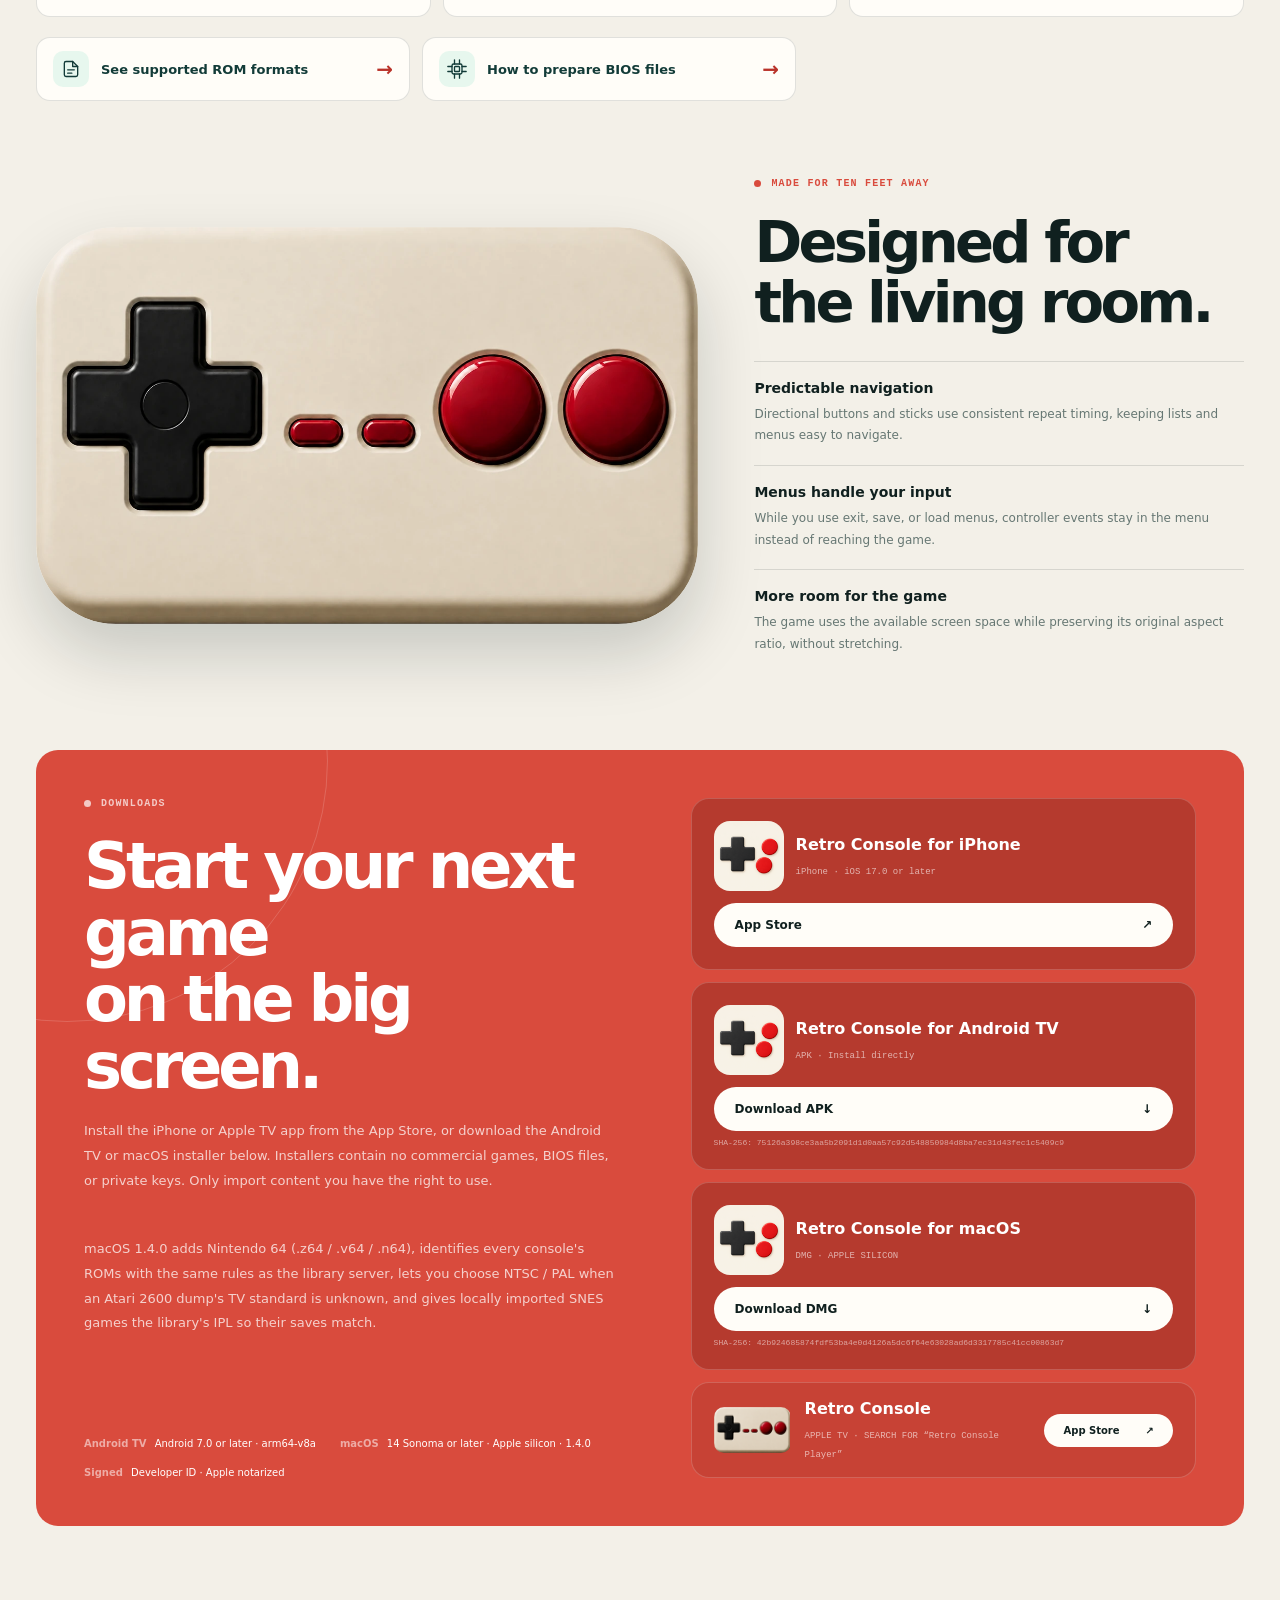
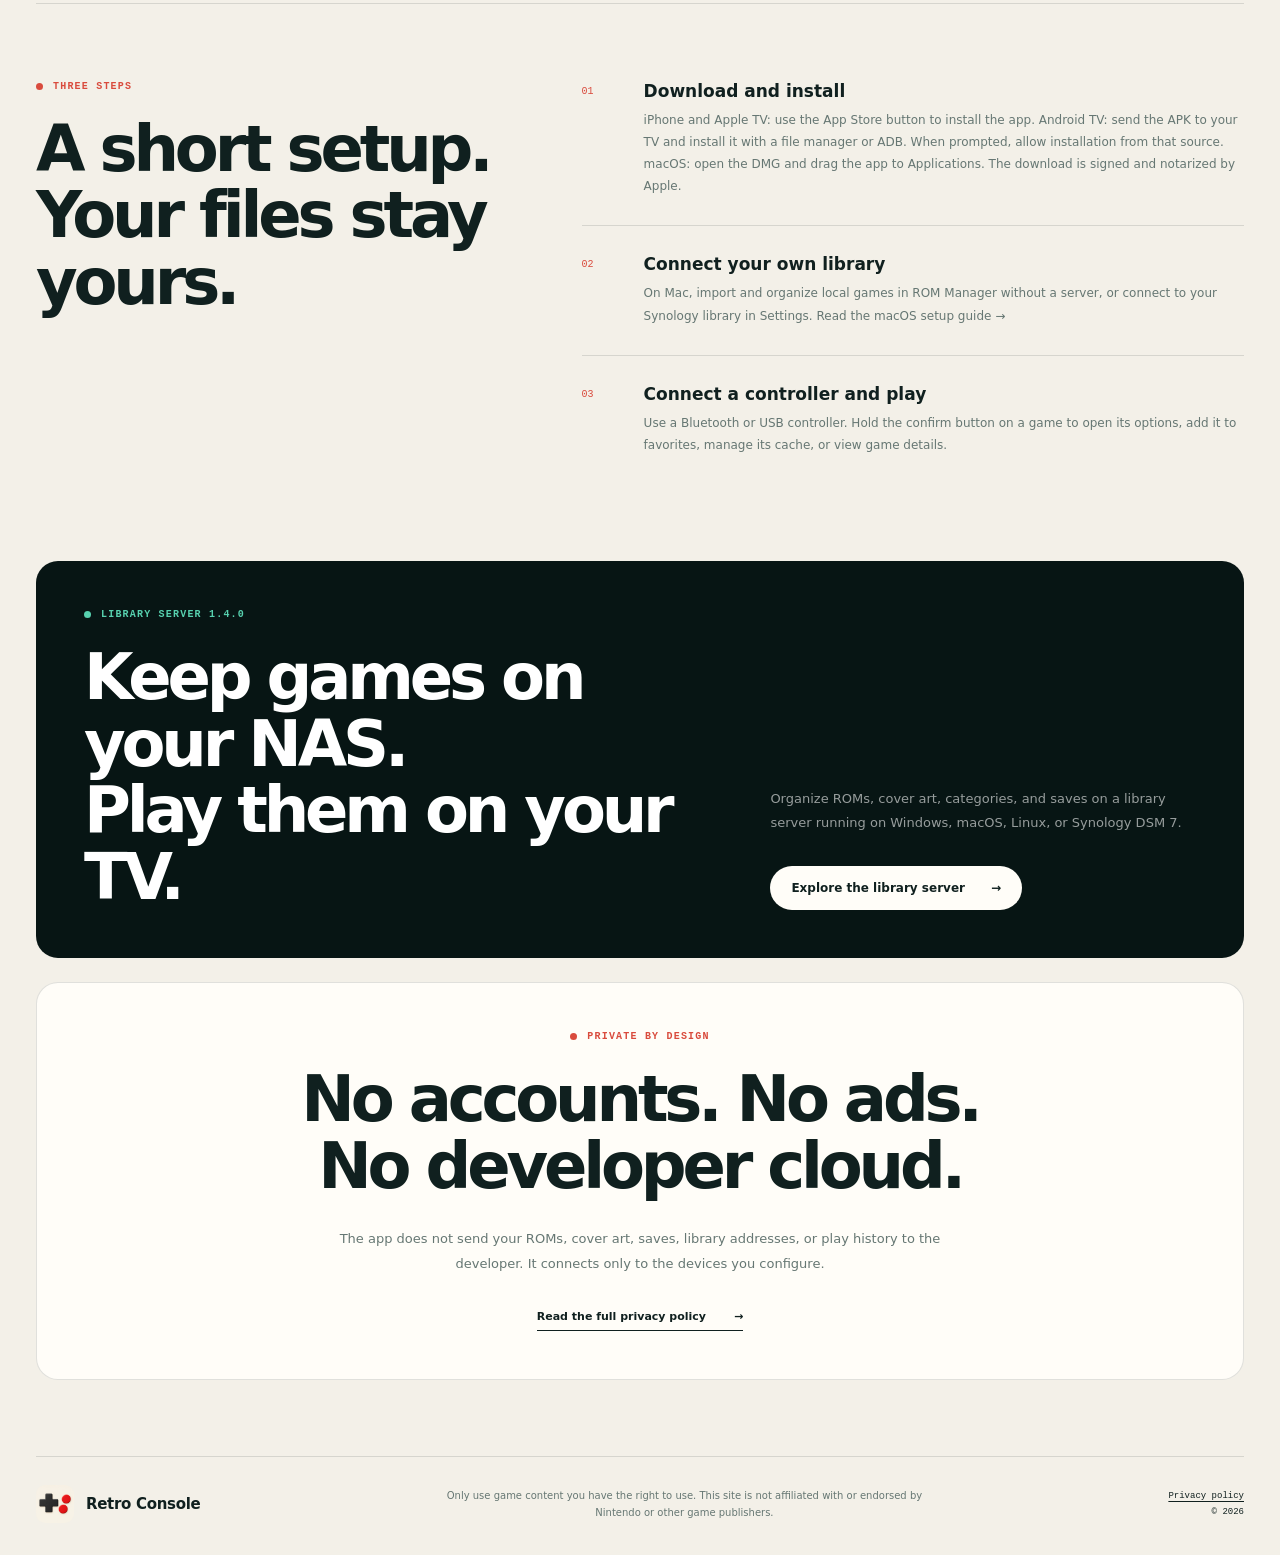
==== commit 01cb7066: "site: macOS 1.4.0, library server 1.4.0, N64 formats; remove superseded installers" ====
--- a/en/index.html
+++ b/en/index.html
@@ -43,7 +43,7 @@
             <a class="button button-ghost" href="server.html">Set up a library server <span>→</span></a>
           </div>
           <div class="hero-meta" aria-label="App versions and controller support">
-            <span>Android TV 1.3</span><span>macOS 1.3.7</span><span>Apple TV 1.3</span><span>iPhone · App Store</span><span>Controller support</span>
+            <span>Android TV 1.3</span><span>macOS 1.4.0</span><span>Apple TV 1.3</span><span>iPhone · App Store</span><span>Controller support</span>
           </div>
         </div>
         <div class="hero-art reveal" aria-label="Preview of the Retro Console TV library">
@@ -102,10 +102,10 @@
           <p class="eyebrow"><span></span> Downloads</p>
           <h2>Start your next game<br>on the big screen.</h2>
           <p>Install the iPhone or Apple TV app from the App Store, or download the Android TV or macOS installer below. Installers contain no commercial games, BIOS files, or private keys. Only import content you have the right to use.</p>
-          <p>macOS 1.3.7 improves compatibility with some NES games. Clicking the close button minimizes the main window; click the Dock icon to restore it.</p>
+          <p>macOS 1.4.0 adds Nintendo 64 (.z64 / .v64 / .n64), identifies every console's ROMs with the same rules as the library server, lets you choose NTSC / PAL when an Atari 2600 dump's TV standard is unknown, and gives locally imported SNES games the library's IPL so their saves match.</p>
           <div class="download-notes">
             <span><b>Android TV</b> Android 7.0 or later · arm64-v8a</span>
-            <span><b>macOS</b> 14 Sonoma or later · Apple silicon · 1.3.7</span>
+            <span><b>macOS</b> 14 Sonoma or later · Apple silicon · 1.4.0</span>
             <span><b>Signed</b> Developer ID · Apple notarized</span>
           </div>
         </div>
@@ -133,8 +133,8 @@
               <p>Retro Console for macOS</p>
               <small>DMG · APPLE SILICON</small>
             </div>
-            <a class="button button-light" href="../downloads/FCEmulator-macOS-1.3.7-f8c1c5a1.dmg" download>Download DMG <span>↓</span></a>
-            <p class="checksum">SHA-256: f8c1c5a1e4e25f6ce8ce7dcae4ff271faca45ef7f2382ff7fcd88247754c8c0c</p>
+            <a class="button button-light" href="../downloads/FCEmulator-macOS-1.4.0-42b92468.dmg" download>Download DMG <span>↓</span></a>
+            <p class="checksum">SHA-256: 42b924685874fdf53ba4e0d4126a5dc6f64e63028ad6d3317785c41cc00863d7</p>
           </div>
           <div class="download-panel download-panel-compact">
             <img src="../assets/site-controller-160.png" alt="Retro Console icon for Apple TV" width="160" height="96" loading="lazy" decoding="async">
@@ -161,7 +161,7 @@
 
       <section class="server-callout section-shell reveal">
         <div>
-          <p class="eyebrow"><span></span> Library server 1.3.4</p>
+          <p class="eyebrow"><span></span> Library server 1.4.0</p>
           <h2>Keep games on your NAS.<br>Play them on your TV.</h2>
         </div>
         <div>
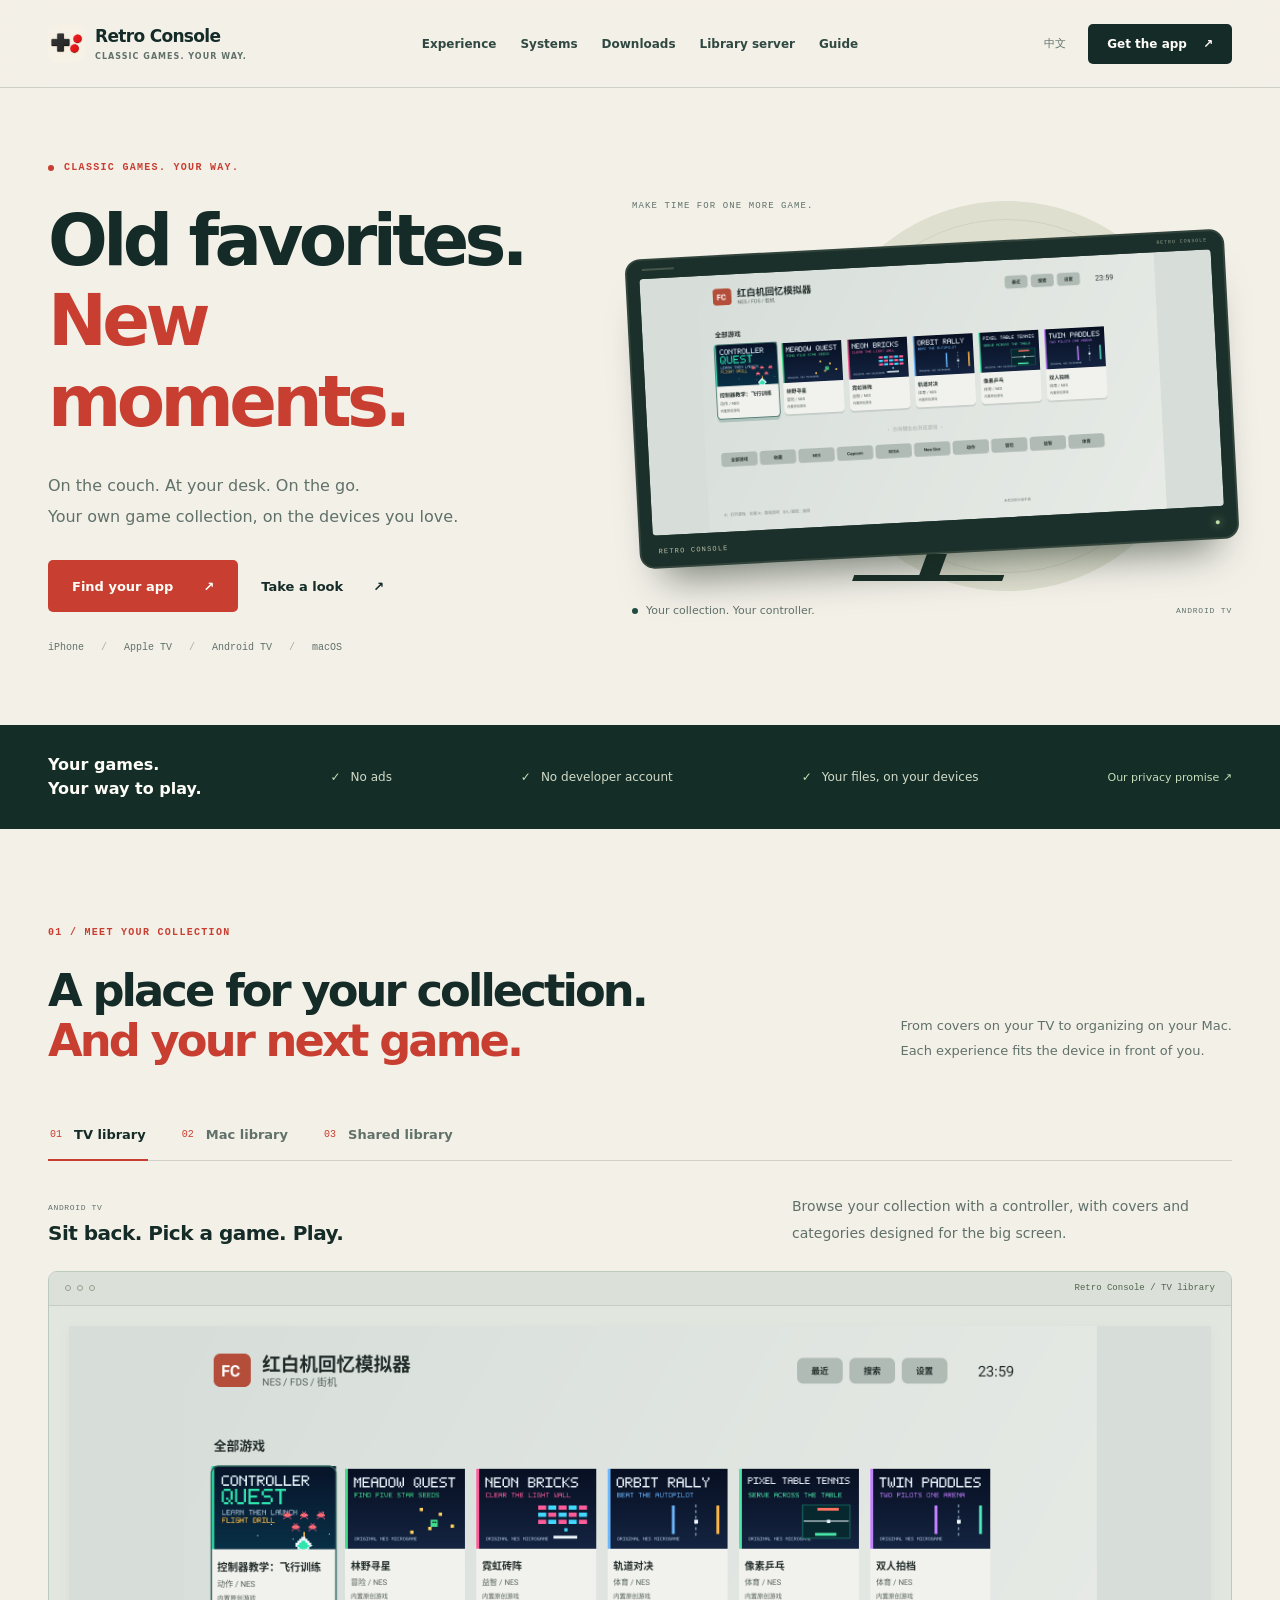
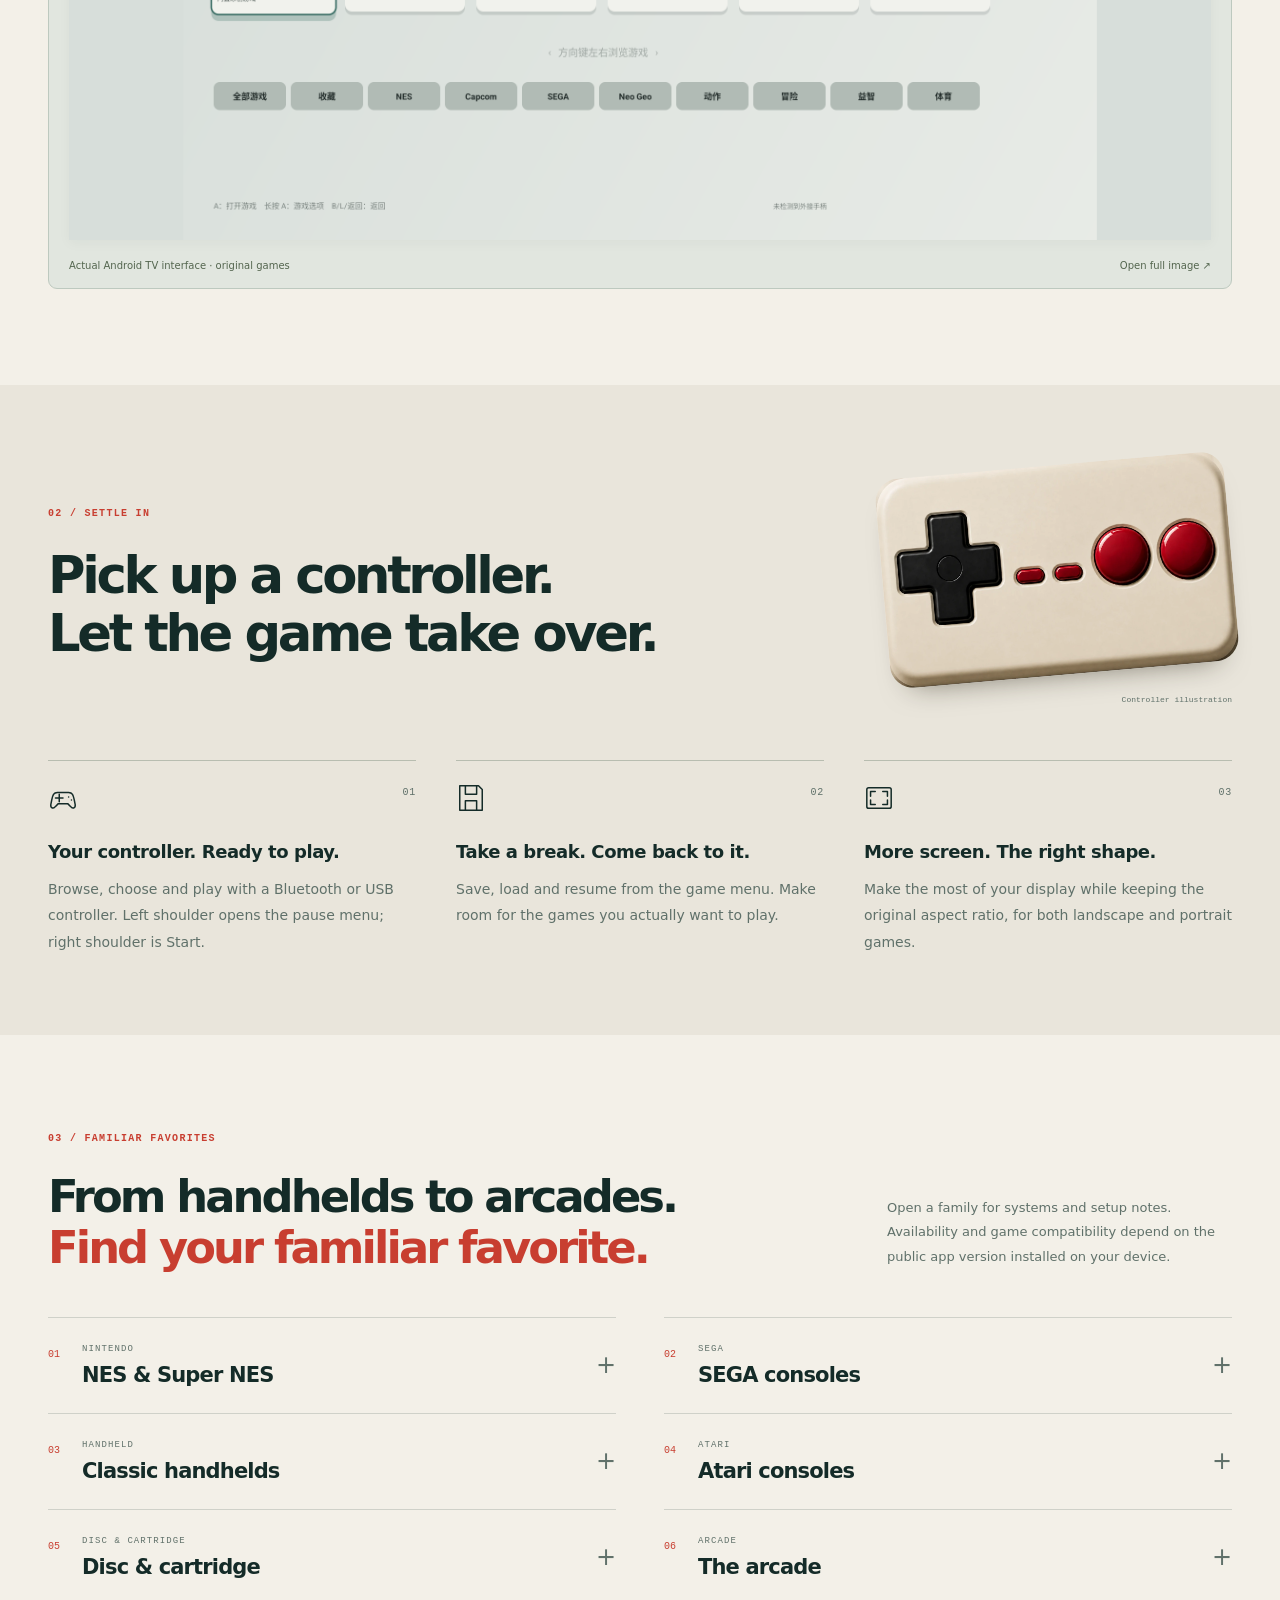
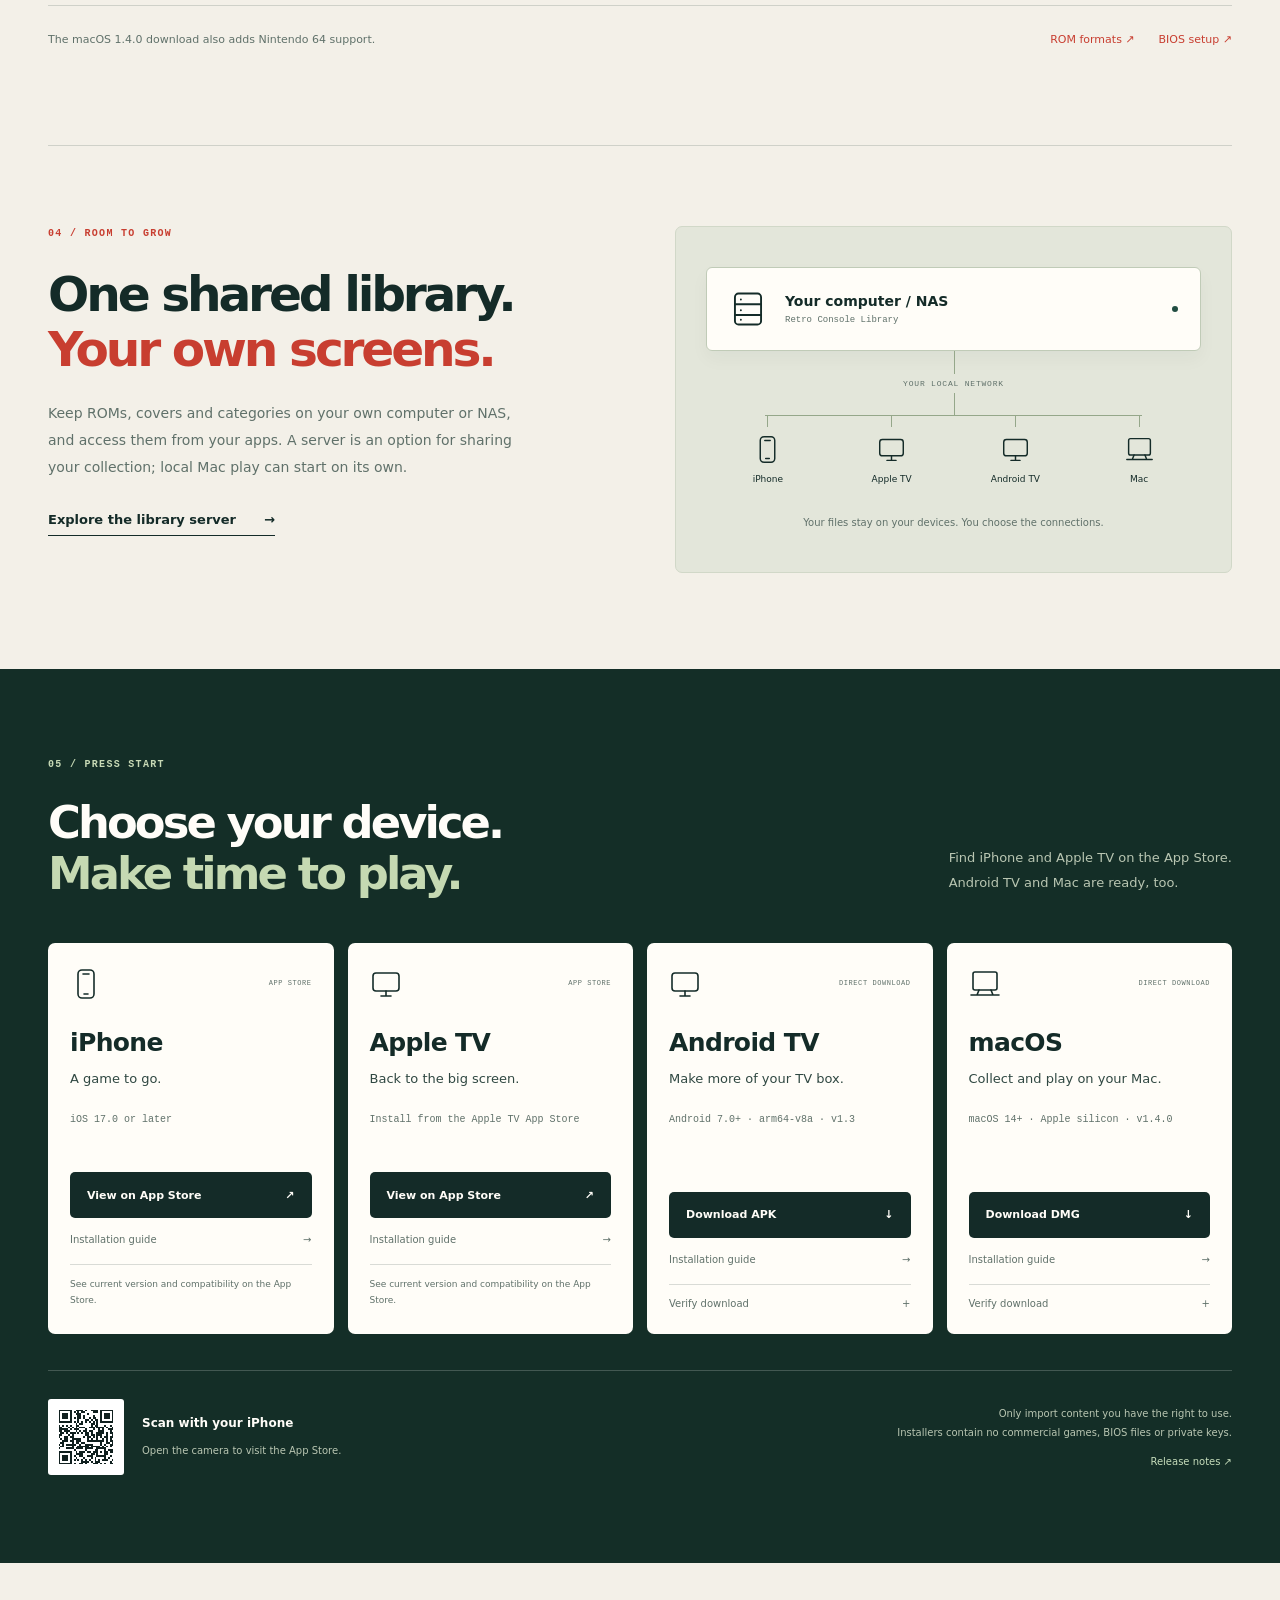
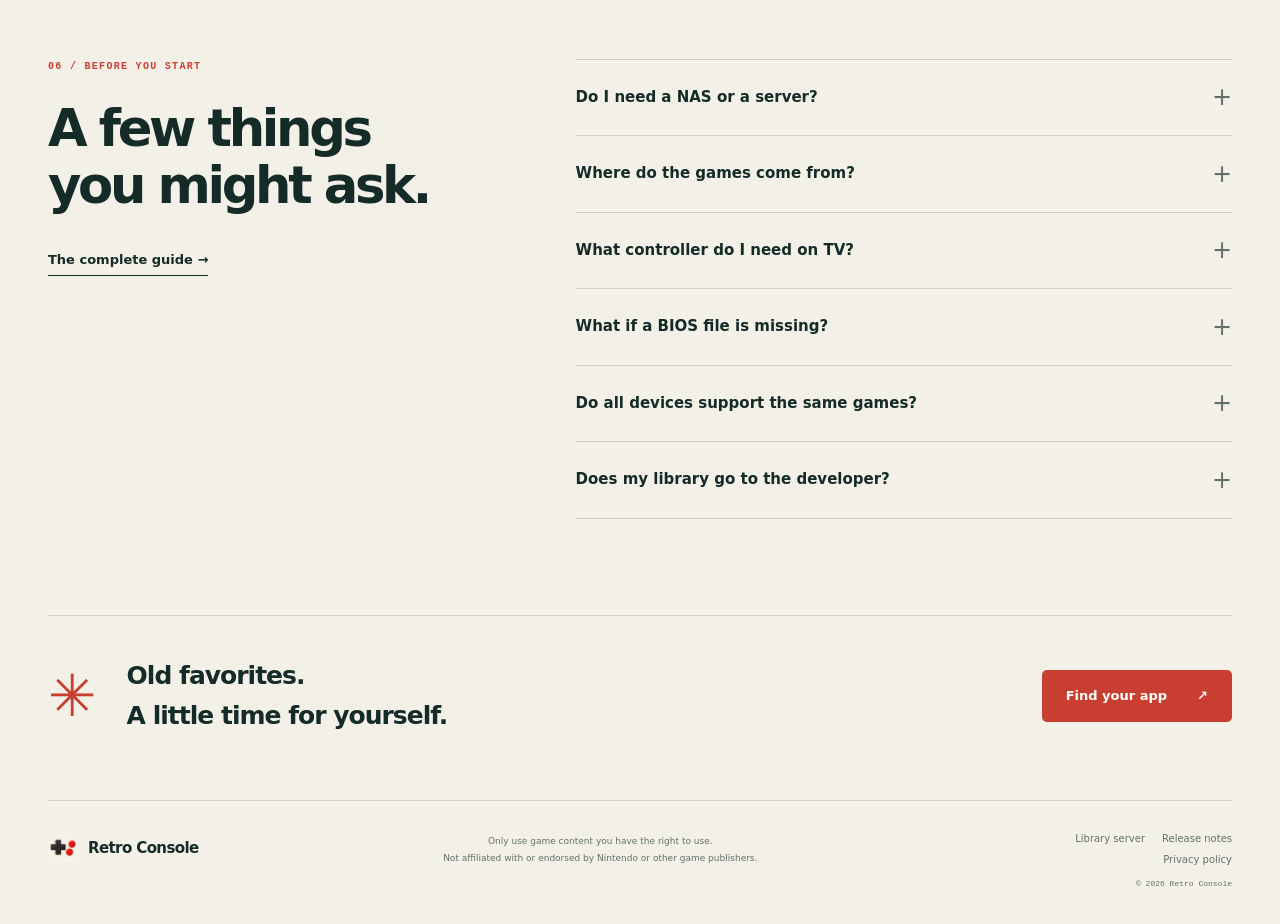
==== commit ba3ff737: "site: publish from the source tree" ====
--- a/en/index.html
+++ b/en/index.html
@@ -1,187 +1,352 @@
 <!doctype html>
 <html lang="en">
-  <head>
-    <meta charset="utf-8">
-    <meta property="og:url" content="https://getretroconsole.com/en/index.html">
-    <link rel="canonical" href="https://getretroconsole.com/en/index.html">
-    <script src="../language.js"></script>
-    <meta name="viewport" content="width=device-width, initial-scale=1">
-    <meta name="theme-color" content="#0b1717">
-    <meta name="description" content="Retro Console — A living room game library and emulator for iPhone, Android TV, Apple TV, and macOS.">
-    <meta property="og:title" content="Retro Console">
-    <meta property="og:description" content="Your TV. Your controller. Your next game.">
-    <meta property="og:type" content="website">
-    <meta property="og:image" content="https://getretroconsole.com/assets/android-library.png">
-    <link rel="alternate" hreflang="zh-Hans" href="https://getretroconsole.com/index.html">
-    <link rel="alternate" hreflang="en" href="https://getretroconsole.com/en/index.html">
-    <link rel="alternate" hreflang="x-default" href="https://getretroconsole.com/index.html">
-    <title>Retro Console — Your living room game library</title>
-    <link rel="icon" type="image/png" sizes="32x32" href="../assets/favicon-32.png">
-    <link rel="icon" type="image/png" sizes="16x16" href="../assets/favicon-16.png">
-    <link rel="apple-touch-icon" sizes="180x180" href="../assets/apple-touch-icon.png">
-    <link rel="stylesheet" href="../styles.css?v=7a16e6bc30">
-    <script src="../script.js?v=e10073f50d" defer></script>
-  </head>
-  <body>
+<head>
+  <meta charset="utf-8">
+<meta name="viewport" content="width=device-width, initial-scale=1">
+<meta name="theme-color" content="#f3f0e8">
+  <title>Retro Console — Classic games. Your way.</title>
+  <meta name="description" content="Your classic game collection on iPhone, Apple TV, Android TV and Mac. Download the app, or share your library from your own computer or NAS.">
+<meta property="og:title" content="Retro Console">
+<meta property="og:description" content="Your classic game collection on iPhone, Apple TV, Android TV and Mac. Download the app, or share your library from your own computer or NAS.">
+<meta property="og:type" content="website">
+<meta property="og:url" content="https://getretroconsole.com/en/index.html">
+<meta property="og:image" content="https://getretroconsole.com/assets/android-library.png">
+  <link rel="canonical" href="https://getretroconsole.com/en/index.html">
+<link rel="alternate" hreflang="zh-Hans" href="https://getretroconsole.com/index.html">
+<link rel="alternate" hreflang="en" href="https://getretroconsole.com/en/index.html">
+<link rel="alternate" hreflang="x-default" href="https://getretroconsole.com/index.html">
+  <link rel="icon" type="image/png" sizes="32x32" href="../assets/favicon-32.png">
+<link rel="apple-touch-icon" sizes="180x180" href="../assets/apple-touch-icon.png">
+  <script src="../language.js?v=7c945b831b"></script>
+<link rel="stylesheet" href="../styles.css?v=e05a5e8672">
+<script src="../script.js?v=56313321a7" defer></script>
+</head>
+<body class="home-page" id="top">
+<a class="skip-link" href="#main">Skip to content</a>
     <header class="site-header" data-header>
-      <a class="brand" href="#top" aria-label="Retro Console home">
-        <img class="brand-icon" src="../assets/site-icon-128.png" alt="" width="128" height="128" decoding="async">
-        <span>Retro Console</span>
-      </a>
-      <nav aria-label="Main navigation"><a href="#systems">Systems</a><span class="nav-clients"><span class="nav-client-label">Apps:</span><a href="https://apps.apple.com/app/id6806745032" target="_blank" rel="noopener">iPhone</a><a href="https://apps.apple.com/app/id6806745032" target="_blank" rel="noopener">Apple TV</a><a href="#download-android">Android TV</a><a href="#download-macos">macOS</a></span><a href="server.html">Server</a><a href="install.html">Installation</a><a href="privacy.html">Privacy</a></nav>
-      <div class="header-actions"><a class="language-switch" data-language="zh" href="../index.html?lang=zh" lang="zh-CN" aria-label="切换到中文">中文</a><a class="header-cta" href="#download">Download Apps</a></div>
+      <a class="brand" href="#top" aria-label="Retro Console home"><img class="brand-icon" src="../assets/site-icon-128.png" width="128" height="128" alt="" decoding="async"><span>Retro Console<span class="brand-subtitle">CLASSIC GAMES. YOUR WAY.</span></span></a>
+      <nav id="site-nav" aria-label="Main navigation"><a href="#experience">Experience</a><a href="#systems">Systems</a><a href="#download">Downloads</a><a href="server.html">Library server</a><a href="install.html">Guide</a>
+</nav>
+      <div class="header-actions"><a class="language-switch" data-language="zh" href="../index.html?lang=zh" lang="zh-CN" aria-label="切换到中文">中文</a><a class="header-cta" href="#download">Get the app <span aria-hidden="true">↗</span></a><button class="nav-toggle" type="button" aria-controls="site-nav" aria-expanded="false" aria-label="Open navigation" data-nav-toggle><span></span><span></span></button>
+</div>
     </header>
-
-    <main id="top">
-      <section class="hero section-shell">
-        <div class="hero-copy reveal">
-          <p class="eyebrow"><span></span> iPhone, Android TV, macOS &amp; Apple TV available</p>
-          <h1>Your TV.<br>Your controller.<br><em class="hero-tagline">Your next game.</em></h1>
-          <p class="hero-intro">A game library designed to be used from the couch. Connect your own NAS or library server, then browse, favorite, save, and resume games on iPhone, Android TV, Apple TV, and Mac.</p>
-          <div class="hero-actions">
-            <a class="button button-primary" href="#download">Download an app <span>↓</span></a>
-            <a class="button button-ghost" href="server.html">Set up a library server <span>→</span></a>
-          </div>
-          <div class="hero-meta" aria-label="App versions and controller support">
-            <span>Android TV 1.3</span><span>macOS 1.4.0</span><span>Apple TV 1.3</span><span>iPhone · App Store</span><span>Controller support</span>
-          </div>
-        </div>
-        <div class="hero-art reveal" aria-label="Preview of the Retro Console TV library">
-          <div class="hero-orbit hero-orbit-one"></div>
-          <div class="hero-orbit hero-orbit-two"></div>
-          <div class="tv-frame">
-            <div class="tv-screen"><img src="../assets/android-library.png" alt="Retro Console Android TV library in Chinese, showing recent games, search, categories, and the included original game" width="2400" height="1080" decoding="async"></div>
-            <div class="tv-stand"></div>
-          </div>
-          <div class="floating-card floating-card-left"><b>60</b><span>Target frame rate</span></div>
-          <div class="floating-card floating-card-right"><b>4P</b><span>Arcade controllers</span></div>
-        </div>
-      </section>
-
-      <section class="platform-strip" aria-label="App platforms">
-        <div class="section-shell platform-strip-inner">
-          <p>One library for your living room devices</p>
-          <div><a class="active" href="#download-ios">iPhone</a><a class="active" href="#download-android">Android TV</a><a class="active" href="#download-macos">macOS</a><a class="active" href="https://apps.apple.com/app/id6806745032" target="_blank" rel="noopener">Apple TV · Retro Console ↗</a><a href="server.html">Self-hosted server →</a></div>
-        </div>
-      </section>
-
-      <section class="systems section-shell" id="systems">
-        <div class="section-heading reveal">
-          <p class="eyebrow"><span></span> Supported game systems</p>
-          <h2>Supported consoles<br><em>and arcade systems.</em></h2>
-          <p>These are the systems available in the public release. Some games need BIOS files, and arcade games need matching complete ROM sets. Compatibility varies by game.</p>
-        </div>
-        <div class="system-grid">
-          <article class="system-card reveal"><span>NINTENDO</span><div><h3>NES &amp; Super NES</h3><p class="system-models">NES / Famicom · FDS<br>SNES / Super Famicom</p></div><small>FDS disk games require a BIOS</small></article>
-          <article class="system-card reveal"><span>SEGA</span><div><h3>SEGA consoles</h3><p class="system-models">Mega Drive / Genesis · Mega CD / Sega CD<br>32X · Master System · Game Gear · SG-1000</p></div><small>Mega CD and 32X need matching BIOS files</small></article>
-          <article class="system-card reveal"><span>HANDHELD</span><div><h3>Classic handhelds</h3><p class="system-models">Game Boy · Game Boy Color · Game Boy Advance<br>WonderSwan / Color · Neo Geo Pocket / Color</p></div><small>Some systems require a BIOS</small></article>
-          <article class="system-card reveal"><span>ATARI</span><div><h3>Atari consoles</h3><p class="system-models">Atari 2600 · Atari 5200 · Atari 7800</p></div><small>5200 and 7800 need matching BIOS files</small></article>
-          <article class="system-card reveal"><span>PLAYSTATION · PC ENGINE</span><div><h3>Disc &amp; cartridge games</h3><p class="system-models">PlayStation (PS1)<br>PC Engine / TurboGrafx-16 · PC Engine CD</p></div><small>PS1 and PC Engine CD need a BIOS / System Card</small></article>
-          <article class="system-card reveal"><span>ARCADE</span><div><h3>Arcade games</h3><p class="system-models">Neo Geo · Capcom · SEGA · Konami · Taito<br>Supported IGS PGM and other arcade drivers</p></div><small>Complete matching ROM sets; BIOS / keys as required</small></article>
-        </div>
-        <div class="system-notes"><a href="install.html#rom-formats"><span class="system-note-icon"><svg viewBox="0 0 24 24" fill="none" stroke="currentColor" stroke-width="1.6" stroke-linecap="round" stroke-linejoin="round" aria-hidden="true"><path d="M14 3H6a2 2 0 0 0-2 2v14a2 2 0 0 0 2 2h12a2 2 0 0 0 2-2V9Z"/><path d="M14 3v6h6M8 13h8M8 17h5"/></svg></span><span>See supported ROM formats</span><span class="system-note-arrow" aria-hidden="true">→</span></a><a href="install.html#bios"><span class="system-note-icon"><svg viewBox="0 0 24 24" fill="none" stroke="currentColor" stroke-width="1.6" stroke-linecap="round" stroke-linejoin="round" aria-hidden="true"><rect x="6" y="6" width="12" height="12" rx="2"/><path d="M9 1v5m6-5v5M9 18v5m6-5v5M1 9h5m-5 6h5M18 9h5m-5 6h5"/><rect x="9" y="9" width="6" height="6" rx="1"/></svg></span><span>How to prepare BIOS files</span><span class="system-note-arrow" aria-hidden="true">→</span></a></div>
-      </section>
-
-      <section class="experience section-shell">
-        <div class="experience-visual reveal">
-          <a href="../assets/controller-rounded.png" target="_blank" rel="noopener"><img src="../assets/site-controller-1280.webp" alt="Retro controller illustration" width="1280" height="768" loading="lazy" decoding="async"></a>
-        </div>
-        <div class="experience-copy reveal">
-          <p class="eyebrow"><span></span> Made for ten feet away</p>
-          <h2>Designed for<br>the living room.</h2>
-          <ul>
-            <li><b>Predictable navigation</b><span>Directional buttons and sticks use consistent repeat timing, keeping lists and menus easy to navigate.</span></li>
-            <li><b>Menus handle your input</b><span>While you use exit, save, or load menus, controller events stay in the menu instead of reaching the game.</span></li>
-            <li><b>More room for the game</b><span>The game uses the available screen space while preserving its original aspect ratio, without stretching.</span></li>
-          </ul>
-        </div>
-      </section>
-
-      <section class="download section-shell reveal" id="download">
-        <div class="download-copy">
-          <p class="eyebrow"><span></span> Downloads</p>
-          <h2>Start your next game<br>on the big screen.</h2>
-          <p>Install the iPhone or Apple TV app from the App Store, or download the Android TV or macOS installer below. Installers contain no commercial games, BIOS files, or private keys. Only import content you have the right to use.</p>
-          <p>macOS 1.4.0 adds Nintendo 64 (.z64 / .v64 / .n64), identifies every console's ROMs with the same rules as the library server, lets you choose NTSC / PAL when an Atari 2600 dump's TV standard is unknown, and gives locally imported SNES games the library's IPL so their saves match.</p>
-          <div class="download-notes">
-            <span><b>Android TV</b> Android 7.0 or later · arm64-v8a</span>
-            <span><b>macOS</b> 14 Sonoma or later · Apple silicon · 1.4.0</span>
-            <span><b>Signed</b> Developer ID · Apple notarized</span>
-          </div>
-        </div>
-        <div class="download-panels">
-          <div class="download-panel" id="download-ios">
-            <img src="../assets/site-icon-128.png" alt="" width="128" height="128" loading="lazy" decoding="async">
-            <div>
-              <p>Retro Console for iPhone</p>
-              <small>iPhone · iOS 17.0 or later</small>
-            </div>
-            <a class="button button-light" href="https://apps.apple.com/app/id6806745032" target="_blank" rel="noopener">App Store <span>↗</span></a>
-          </div>
-          <div class="download-panel" id="download-android">
-            <img src="../assets/site-icon-128.png" alt="" width="128" height="128" loading="lazy" decoding="async">
-            <div>
-              <p>Retro Console for Android TV</p>
-              <small>APK · Install directly</small>
-            </div>
-            <a class="button button-light" href="../downloads/FCEmulator-AndroidTV-1.3-arm64-v8a.apk" download>Download APK <span>↓</span></a>
-            <p class="checksum">SHA-256: 75126a398ce3aa5b2091d1d0aa57c92d548850984d8ba7ec31d43fec1c5409c9</p>
-          </div>
-          <div class="download-panel" id="download-macos">
-            <img src="../assets/site-icon-128.png" alt="" width="128" height="128" loading="lazy" decoding="async">
-            <div>
-              <p>Retro Console for macOS</p>
-              <small>DMG · APPLE SILICON</small>
-            </div>
-            <a class="button button-light" href="../downloads/FCEmulator-macOS-1.4.0-42b92468.dmg" download>Download DMG <span>↓</span></a>
-            <p class="checksum">SHA-256: 42b924685874fdf53ba4e0d4126a5dc6f64e63028ad6d3317785c41cc00863d7</p>
-          </div>
-          <div class="download-panel download-panel-compact">
-            <img src="../assets/site-controller-160.png" alt="Retro Console icon for Apple TV" width="160" height="96" loading="lazy" decoding="async">
-            <div>
-              <p>Retro Console</p>
-              <small>APPLE TV · SEARCH FOR “Retro Console Player”</small>
-            </div>
-            <a class="button button-light" href="https://apps.apple.com/app/id6806745032" target="_blank" rel="noopener">App Store <span>↗</span></a>
-          </div>
-        </div>
-      </section>
-
-      <section class="install section-shell">
-        <div class="section-heading reveal">
-          <p class="eyebrow"><span></span> Three steps</p>
-          <h2>A short setup.<br>Your files stay yours.</h2>
-        </div>
-        <ol class="install-steps">
-          <li class="reveal"><span>01</span><div><h3>Download and install</h3><p>iPhone and Apple TV: use the App Store button to install the app. Android TV: send the APK to your TV and install it with a file manager or ADB. When prompted, allow installation from that source. macOS: open the DMG and drag the app to Applications. The download is signed and notarized by Apple.</p></div></li>
-          <li class="reveal"><span>02</span><div><h3>Connect your own library</h3><p>On Mac, import and organize local games in ROM Manager without a server, or connect to your Synology library in Settings. <a href="install.html#macos">Read the macOS setup guide →</a></p></div></li>
-          <li class="reveal"><span>03</span><div><h3>Connect a controller and play</h3><p>Use a Bluetooth or USB controller. Hold the confirm button on a game to open its options, add it to favorites, manage its cache, or view game details.</p></div></li>
-        </ol>
-      </section>
-
-      <section class="server-callout section-shell reveal">
-        <div>
-          <p class="eyebrow"><span></span> Library server 1.4.0</p>
-          <h2>Keep games on your NAS.<br>Play them on your TV.</h2>
-        </div>
-        <div>
-          <p>Organize ROMs, cover art, categories, and saves on a library server running on Windows, macOS, Linux, or Synology DSM 7.</p>
-          <a class="button button-light" href="server.html">Explore the library server <span>→</span></a>
-        </div>
-      </section>
-
-      <section class="privacy-callout section-shell reveal">
-        <p class="eyebrow"><span></span> Private by design</p>
-        <h2>No accounts. No ads.<br>No developer cloud.</h2>
-        <p>The app does not send your ROMs, cover art, saves, library addresses, or play history to the developer. It connects only to the devices you configure.</p>
-        <a href="privacy.html">Read the full privacy policy <span>→</span></a>
-      </section>
-    </main>
-
-    <footer class="site-footer section-shell">
-      <a class="brand" href="#top"><img class="brand-icon" src="../assets/site-icon-128.png" alt="" width="128" height="128" loading="lazy" decoding="async"><span>Retro Console</span></a>
-      <p>Only use game content you have the right to use. This site is not affiliated with or endorsed by Nintendo or other game publishers.</p>
-      <div><a href="privacy.html">Privacy policy</a><span>© <span data-year></span></span></div>
-    </footer>
-  </body>
-</html>
+<main id="main">
+  <section class="home-hero section-shell" aria-labelledby="hero-title">
+    <div class="home-hero-copy">
+<p class="eyebrow"><span></span> CLASSIC GAMES. YOUR WAY.</p>
+<h1 id="hero-title">Old favorites.<br><em>New moments.</em>
+</h1>
+<p class="hero-intro">On the couch. At your desk. On the go.<br>Your own game collection, on the devices you love.</p>
+<div class="hero-actions"><a class="button button-primary" href="#download" >Find your app<span aria-hidden="true">↗</span></a><a class="button button-text" href="#experience" >Take a look<span aria-hidden="true">↗</span></a>
+</div>
+<div class="hero-platforms"><span>iPhone</span><span>Apple TV</span><span>Android TV</span><span>macOS</span>
+</div>
+</div>
+    <div class="home-hero-art"><span class="hero-art-label">MAKE TIME FOR ONE MORE GAME.</span>
+<div class="hero-disc" aria-hidden="true">
+</div>
+<div class="hero-television">
+<div class="television-top"><span aria-hidden="true"></span><span>RETRO CONSOLE</span>
+</div><img src="../assets/android-library.png" alt="Actual Retro Console Android TV library showing original games" width="2400" height="1080" fetchpriority="high" decoding="async">
+<div class="television-bottom"><span>RETRO CONSOLE</span><i aria-hidden="true"></i>
+</div>
+</div>
+<div class="tv-foot" aria-hidden="true">
+</div>
+<div class="hero-art-footer"><span class="live-dot"></span><span>Your collection. Your controller.</span><span class="hero-screen-source">ANDROID TV</span>
+</div>
+</div>
+  </section>
+  <div class="intro-band">
+<div class="section-shell intro-band-inner">
+<p>Your games.<br>Your way to play.</p><span>No ads</span><span>No developer account</span><span>Your files, on your devices</span><a href="privacy.html">Our privacy promise ↗</a>
+</div>
+</div>
+  <section class="showroom section-shell" id="experience" aria-labelledby="experience-title" data-showcase>
+    <div class="section-heading">
+<div>
+<p class="eyebrow">01 / MEET YOUR COLLECTION</p>
+<h2 id="experience-title">A place for your collection.<br><em>And your next game.</em>
+</h2>
+</div>
+<p>From covers on your TV to organizing on your Mac.<br>Each experience fits the device in front of you.</p>
+</div>
+    <div class="showcase-tabs" role="tablist" aria-label="Explore the interfaces"><button type="button" role="tab" id="tab-tv" aria-controls="panel-tv" aria-selected="true" data-showcase-tab><span class="tab-number">01</span>TV library</button><button type="button" role="tab" id="tab-mac" aria-controls="panel-mac" aria-selected="false" data-showcase-tab><span class="tab-number">02</span>Mac library</button><button type="button" role="tab" id="tab-server" aria-controls="panel-server" aria-selected="false" data-showcase-tab><span class="tab-number">03</span>Shared library</button>
+</div>
+<div class="showcase-panel" id="panel-tv" role="tabpanel" aria-labelledby="tab-tv" data-showcase-panel>
+    <div class="showcase-caption">
+<div><span class="micro-label">ANDROID TV</span>
+<h3>Sit back. Pick a game. Play.</h3>
+</div>
+<p>Browse your collection with a controller, with covers and categories designed for the big screen.</p>
+</div>
+    <figure class="showcase-figure">
+<div class="window-bar" aria-hidden="true"><i></i><i></i><i></i><span>Retro Console / TV library</span>
+</div><a href="../assets/android-library.png" target="_blank" rel="noopener" aria-label="Open TV library full image"><img src="../assets/android-library.png" alt="Android TV library showing recent games, categories and original game covers" width="2400" height="1080" loading="lazy" decoding="async"></a>
+<figcaption>Actual Android TV interface · original games<span>Open full image ↗</span>
+</figcaption>
+</figure>
+</div>
+<div class="showcase-panel" id="panel-mac" role="tabpanel" aria-labelledby="tab-mac" data-showcase-panel>
+    <div class="showcase-caption">
+<div><span class="micro-label">MACOS</span>
+<h3>A collection worth keeping.</h3>
+</div>
+<p>Import local ROMs, edit details and organize covers on your Mac. A local Mac library needs no server.</p>
+</div>
+    <figure class="showcase-figure">
+<div class="window-bar" aria-hidden="true"><i></i><i></i><i></i><span>Retro Console / Mac library</span>
+</div><a href="../assets/install-macos-en.png" target="_blank" rel="noopener" aria-label="Open Mac library full image"><img src="../assets/install-macos-en.png" alt="macOS ROM Manager with import, search, edit and favorite controls" width="2640" height="1100" loading="lazy" decoding="async"></a>
+<figcaption>Actual macOS management interface · sample data<span>Open full image ↗</span>
+</figcaption>
+</figure>
+</div>
+<div class="showcase-panel" id="panel-server" role="tabpanel" aria-labelledby="tab-server" data-showcase-panel>
+    <div class="showcase-caption">
+<div><span class="micro-label">LIBRARY SERVER</span>
+<h3>One place to organize. More places to play.</h3>
+</div>
+<p>Manage a shared library on your computer or NAS, then connect your apps. Already have a library? Add it as a source.</p>
+</div>
+    <figure class="showcase-figure">
+<div class="window-bar" aria-hidden="true"><i></i><i></i><i></i><span>Retro Console / Shared library</span>
+</div><a href="../assets/install-library-en.png" target="_blank" rel="noopener" aria-label="Open Shared library full image"><img src="../assets/install-library-en.png" alt="Library server web interface with uploads and game management" width="1360" height="1000" loading="lazy" decoding="async"></a>
+<figcaption>Actual server management interface · sample data<span>Open full image ↗</span>
+</figcaption>
+</figure>
+</div>
+  </section>
+  <section class="play-feel" aria-labelledby="feel-title">
+<div class="section-shell">
+<div class="feel-heading">
+<div>
+<p class="eyebrow">02 / SETTLE IN</p>
+<h2 id="feel-title">Pick up a controller.<br>Let the game take over.</h2>
+</div>
+<figure><img src="../assets/site-controller-1280.webp" alt="Illustration of a cream retro controller with a black D-pad and red buttons" width="1280" height="768" loading="lazy" decoding="async">
+<figcaption>Controller illustration</figcaption>
+</figure>
+</div>
+<div class="benefits">
+<article class="benefit"><svg viewBox="0 0 32 32" fill="none" stroke="currentColor" stroke-width="1.6" stroke-linecap="round" stroke-linejoin="round" aria-hidden="true"><path d="M10 10h12c4 0 5 3 6 8l1 5c.5 4-3 5-5 2l-3-3H11l-3 3c-2 3-5.5 2-5-2l1-5c1-5 2-8 6-8Z"/><path d="M8 16h8m-4-4v8M22 15h.01M25 18h.01"/></svg><span class="micro-label">01</span>
+<h3>Your controller. Ready to play.</h3>
+<p>Browse, choose and play with a Bluetooth or USB controller. Left shoulder opens the pause menu; right shoulder is Start.</p>
+</article>
+<article class="benefit"><svg viewBox="0 0 32 32" fill="none" stroke="currentColor" stroke-width="1.6" stroke-linecap="round" stroke-linejoin="round" aria-hidden="true"><path d="M5 3h19l4 4v22H4V3Z"/><path d="M10 3v9h12V3M10 29V19h12v10"/></svg><span class="micro-label">02</span>
+<h3>Take a break. Come back to it.</h3>
+<p>Save, load and resume from the game menu. Make room for the games you actually want to play.</p>
+</article>
+<article class="benefit"><svg viewBox="0 0 32 32" fill="none" stroke="currentColor" stroke-width="1.6" stroke-linecap="round" stroke-linejoin="round" aria-hidden="true"><rect x="3" y="5" width="26" height="22" rx="2"/><path d="M7 14V9h5m8 0h5v5M7 18v5h5m8 0h5v-5"/></svg><span class="micro-label">03</span>
+<h3>More screen. The right shape.</h3>
+<p>Make the most of your display while keeping the original aspect ratio, for both landscape and portrait games.</p>
+</article>
+</div>
+</div>
+</section>
+  <section class="home-systems section-shell" id="systems" aria-labelledby="systems-title">
+<div class="section-heading">
+<div>
+<p class="eyebrow">03 / FAMILIAR FAVORITES</p>
+<h2 id="systems-title">From handhelds to arcades.<br><em>Find your familiar favorite.</em>
+</h2>
+</div>
+<p>Open a family for systems and setup notes. Availability and game compatibility depend on the public app version installed on your device.</p>
+</div>
+<div class="systems-list">
+<details class="system-item">
+<summary><span class="system-number">01</span><span><small>NINTENDO</small><strong>NES & Super NES</strong></span><span class="detail-plus" aria-hidden="true">+</span>
+</summary>
+<div class="system-detail">
+<p>NES / Famicom · FDS<br>SNES / Super Famicom</p><small>FDS disk games require a BIOS.</small><a href="install.html#rom-formats">Formats and setup ↗</a>
+</div>
+</details>
+<details class="system-item">
+<summary><span class="system-number">02</span><span><small>SEGA</small><strong>SEGA consoles</strong></span><span class="detail-plus" aria-hidden="true">+</span>
+</summary>
+<div class="system-detail">
+<p>Mega Drive / Genesis · Mega CD / Sega CD<br>32X · Master System · Game Gear · SG-1000</p><small>Mega CD and 32X need matching BIOS files.</small><a href="install.html#rom-formats">Formats and setup ↗</a>
+</div>
+</details>
+<details class="system-item">
+<summary><span class="system-number">03</span><span><small>HANDHELD</small><strong>Classic handhelds</strong></span><span class="detail-plus" aria-hidden="true">+</span>
+</summary>
+<div class="system-detail">
+<p>Game Boy · Game Boy Color · Game Boy Advance<br>WonderSwan / Color · Neo Geo Pocket / Color</p><small>Some systems require a BIOS.</small><a href="install.html#rom-formats">Formats and setup ↗</a>
+</div>
+</details>
+<details class="system-item">
+<summary><span class="system-number">04</span><span><small>ATARI</small><strong>Atari consoles</strong></span><span class="detail-plus" aria-hidden="true">+</span>
+</summary>
+<div class="system-detail">
+<p>Atari 2600 · Atari 5200 · Atari 7800</p><small>5200 and 7800 need matching BIOS files.</small><a href="install.html#rom-formats">Formats and setup ↗</a>
+</div>
+</details>
+<details class="system-item">
+<summary><span class="system-number">05</span><span><small>DISC & CARTRIDGE</small><strong>Disc & cartridge</strong></span><span class="detail-plus" aria-hidden="true">+</span>
+</summary>
+<div class="system-detail">
+<p>PlayStation (PS1)<br>PC Engine / TurboGrafx-16 · PC Engine CD</p><small>PS1 and PC Engine CD need a BIOS / System Card.</small><a href="install.html#rom-formats">Formats and setup ↗</a>
+</div>
+</details>
+<details class="system-item">
+<summary><span class="system-number">06</span><span><small>ARCADE</small><strong>The arcade</strong></span><span class="detail-plus" aria-hidden="true">+</span>
+</summary>
+<div class="system-detail">
+<p>Neo Geo · Capcom · SEGA · Konami · Taito<br>IGS PGM</p><small>Requires complete matching ROM sets, with BIOS / keys as needed.</small><a href="install.html#rom-formats">Formats and setup ↗</a>
+</div>
+</details>
+</div>
+<div class="systems-footnote">
+<p>The macOS 1.4.0 download also adds Nintendo 64 support.</p>
+<div><a href="install.html#rom-formats">ROM formats ↗</a><a href="install.html#bios">BIOS setup ↗</a>
+</div>
+</div>
+</section>
+  <section class="shared-library section-shell" aria-labelledby="library-title">
+<div class="shared-copy">
+<p class="eyebrow">04 / ROOM TO GROW</p>
+<h2 id="library-title">One shared library.<br><em>Your own screens.</em>
+</h2>
+<p>Keep ROMs, covers and categories on your own computer or NAS, and access them from your apps. A server is an option for sharing your collection; local Mac play can start on its own.</p><a class="text-link" href="server.html">Explore the library server <span aria-hidden="true">→</span></a>
+</div>
+<div class="library-diagram" role="img" aria-label="Your computer or NAS stores a shared library; iPhone, Apple TV, Android TV and Mac connect over your local network">
+<div class="diagram-source"><svg viewBox="0 0 32 32" fill="none" stroke="currentColor" stroke-width="1.6" stroke-linecap="round" stroke-linejoin="round" aria-hidden="true"><rect x="5" y="3" width="22" height="26" rx="3"/><path d="M5 12h22M5 21h22M10 8h.01M10 17h.01M10 25h.01"/></svg>
+<div><strong>Your computer / NAS</strong><span>Retro Console Library</span>
+</div><i class="live-dot" aria-hidden="true"></i>
+</div>
+<div class="diagram-connection"><span>YOUR LOCAL NETWORK</span>
+</div>
+<div class="diagram-devices">
+<div><svg viewBox="0 0 32 32" fill="none" stroke="currentColor" stroke-width="1.6" stroke-linecap="round" stroke-linejoin="round" aria-hidden="true"><rect x="8" y="2" width="16" height="28" rx="4"/><path d="M13 6h6M14 26h4"/></svg><span>iPhone</span>
+</div>
+<div><svg viewBox="0 0 32 32" fill="none" stroke="currentColor" stroke-width="1.6" stroke-linecap="round" stroke-linejoin="round" aria-hidden="true"><rect x="3" y="5" width="26" height="18" rx="3"/><path d="M11 28h10M16 23v5"/></svg><span>Apple TV</span>
+</div>
+<div><svg viewBox="0 0 32 32" fill="none" stroke="currentColor" stroke-width="1.6" stroke-linecap="round" stroke-linejoin="round" aria-hidden="true"><rect x="3" y="5" width="26" height="18" rx="3"/><path d="M11 28h10M16 23v5"/></svg><span>Android TV</span>
+</div>
+<div><svg viewBox="0 0 32 32" fill="none" stroke="currentColor" stroke-width="1.6" stroke-linecap="round" stroke-linejoin="round" aria-hidden="true"><rect x="4" y="4" width="24" height="18" rx="2"/><path d="M2 27h28M10 22l-2 5m14-5 2 5"/></svg><span>Mac</span>
+</div>
+</div>
+<p>Your files stay on your devices. You choose the connections.</p>
+</div>
+</section>
+  <section class="home-download" id="download" aria-labelledby="download-title">
+<div class="section-shell">
+<div class="section-heading">
+<div>
+<p class="eyebrow">05 / PRESS START</p>
+<h2 id="download-title">Choose your device.<br><em>Make time to play.</em>
+</h2>
+</div>
+<p>Find iPhone and Apple TV on the App Store.<br>Android TV and Mac are ready, too.</p>
+</div>
+<div class="app-grid">
+<article class="app-card" id="download-ios">
+<div class="app-card-top"><span class="device-icon"><svg viewBox="0 0 32 32" fill="none" stroke="currentColor" stroke-width="1.6" stroke-linecap="round" stroke-linejoin="round" aria-hidden="true"><rect x="8" y="2" width="16" height="28" rx="4"/><path d="M13 6h6M14 26h4"/></svg></span><span class="micro-label">APP STORE</span>
+</div>
+<h3>iPhone</h3>
+<p class="app-description">A game to go.</p>
+<p class="app-requirements">iOS 17.0 or later</p><a class="button button-dark" href="https://apps.apple.com/app/id6806745032" target="_blank" rel="noopener">View on App Store<span aria-hidden="true">↗</span></a><a class="app-guide" href="install.html#clients">Installation guide <span aria-hidden="true">→</span></a>
+<p class="download-store-note">See current version and compatibility on the App Store.</p>
+</article>
+<article class="app-card" id="download-appletv">
+<div class="app-card-top"><span class="device-icon"><svg viewBox="0 0 32 32" fill="none" stroke="currentColor" stroke-width="1.6" stroke-linecap="round" stroke-linejoin="round" aria-hidden="true"><rect x="3" y="5" width="26" height="18" rx="3"/><path d="M11 28h10M16 23v5"/></svg></span><span class="micro-label">APP STORE</span>
+</div>
+<h3>Apple TV</h3>
+<p class="app-description">Back to the big screen.</p>
+<p class="app-requirements">Install from the Apple TV App Store</p><a class="button button-dark" href="https://apps.apple.com/app/id6806745032" target="_blank" rel="noopener">View on App Store<span aria-hidden="true">↗</span></a><a class="app-guide" href="install.html#clients">Installation guide <span aria-hidden="true">→</span></a>
+<p class="download-store-note">See current version and compatibility on the App Store.</p>
+</article>
+<article class="app-card" id="download-android">
+<div class="app-card-top"><span class="device-icon"><svg viewBox="0 0 32 32" fill="none" stroke="currentColor" stroke-width="1.6" stroke-linecap="round" stroke-linejoin="round" aria-hidden="true"><rect x="3" y="5" width="26" height="18" rx="3"/><path d="M11 28h10M16 23v5"/></svg></span><span class="micro-label">DIRECT DOWNLOAD</span>
+</div>
+<h3>Android TV</h3>
+<p class="app-description">Make more of your TV box.</p>
+<p class="app-requirements">Android 7.0+ · arm64-v8a · v1.3</p><a class="button button-dark" href="../downloads/FCEmulator-AndroidTV-1.3-arm64-v8a.apk" download>Download APK<span aria-hidden="true">↓</span></a><a class="app-guide" href="install.html#clients">Installation guide <span aria-hidden="true">→</span></a>
+<details class="download-integrity">
+<summary>Verify download<span aria-hidden="true">+</span>
+</summary>
+<div><span class="micro-label">SHA-256</span><code id="sha-android">75126a398ce3aa5b2091d1d0aa57c92d548850984d8ba7ec31d43fec1c5409c9</code><button type="button" class="copy-button" data-copy="sha-android" data-copied-label="Copied" data-copy-error-label="Select the checksum to copy">Copy checksum</button>
+</div>
+</details>
+</article>
+<article class="app-card" id="download-macos">
+<div class="app-card-top"><span class="device-icon"><svg viewBox="0 0 32 32" fill="none" stroke="currentColor" stroke-width="1.6" stroke-linecap="round" stroke-linejoin="round" aria-hidden="true"><rect x="4" y="4" width="24" height="18" rx="2"/><path d="M2 27h28M10 22l-2 5m14-5 2 5"/></svg></span><span class="micro-label">DIRECT DOWNLOAD</span>
+</div>
+<h3>macOS</h3>
+<p class="app-description">Collect and play on your Mac.</p>
+<p class="app-requirements">macOS 14+ · Apple silicon · v1.4.0</p><a class="button button-dark" href="../downloads/FCEmulator-macOS-1.4.0-42b92468.dmg" download>Download DMG<span aria-hidden="true">↓</span></a><a class="app-guide" href="install.html#macos">Installation guide <span aria-hidden="true">→</span></a>
+<details class="download-integrity">
+<summary>Verify download<span aria-hidden="true">+</span>
+</summary>
+<div><span class="micro-label">SHA-256</span><code id="sha-macos">42b924685874fdf53ba4e0d4126a5dc6f64e63028ad6d3317785c41cc00863d7</code><button type="button" class="copy-button" data-copy="sha-macos" data-copied-label="Copied" data-copy-error-label="Select the checksum to copy">Copy checksum</button>
+</div>
+</details>
+</article>
+</div>
+<div class="download-bottom"><a class="qr-download" href="https://apps.apple.com/app/id6806745032" target="_blank" rel="noopener"><img src="../assets/app-store-qr.svg" alt="Scan to open Retro Console on the App Store" width="96" height="96" loading="lazy"><span><strong>Scan with your iPhone</strong><small>Open the camera to visit the App Store.</small></span></a>
+<div>
+<p>Only import content you have the right to use.<br>Installers contain no commercial games, BIOS files or private keys.</p><a href="changelog.html">Release notes ↗</a>
+</div>
+</div>
+</div>
+</section>
+  <section class="home-faq section-shell" aria-labelledby="faq-title">
+<div>
+<p class="eyebrow">06 / BEFORE YOU START</p>
+<h2 id="faq-title">A few things<br>you might ask.</h2><a class="text-link" href="install.html">The complete guide →</a>
+</div>
+<div class="faq-list">
+<details>
+<summary>Do I need a NAS or a server?<span class="detail-plus" aria-hidden="true">+</span>
+</summary>
+<div>
+<p>No. The Mac app can import and manage local ROMs without Docker or a NAS. Add a computer or NAS server when you want several devices to access a shared game library. See the guide for each setup.</p><a href="install.html#macos">Read more ↗</a>
+</div>
+</details>
+<details>
+<summary>Where do the games come from?<span class="detail-plus" aria-hidden="true">+</span>
+</summary>
+<div>
+<p>Import game files you have the right to use. The app includes an original controller tutorial game. Public installers contain no commercial ROMs, BIOS files or private keys.</p><a href="install.html#rom-formats">Read more ↗</a>
+</div>
+</details>
+<details>
+<summary>What controller do I need on TV?<span class="detail-plus" aria-hidden="true">+</span>
+</summary>
+<div>
+<p>Use a Bluetooth or USB game controller compatible with your TV or box. Pair it with the device first, then open a game. The included controller tutorial helps you check the buttons.</p><a href="install.html#clients">Read more ↗</a>
+</div>
+</details>
+<details>
+<summary>What if a BIOS file is missing?<span class="detail-plus" aria-hidden="true">+</span>
+</summary>
+<div>
+<p>Check the named system and file, then provide the matching BIOS from a source you are entitled to use. Ordinary NES cartridges do not need the FDS BIOS. Arcade sets may also need parent sets or shared BIOS files.</p><a href="install.html#bios">Read more ↗</a>
+</div>
+</details>
+<details>
+<summary>Do all devices support the same games?<span class="detail-plus" aria-hidden="true">+</span>
+</summary>
+<div>
+<p>Support depends on the public app version on each device. A new system on one platform does not imply support everywhere. For example, the macOS 1.4.0 download adds Nintendo 64.</p><a href="changelog.html">Read more ↗</a>
+</div>
+</details>
+<details>
+<summary>Does my library go to the developer?<span class="detail-plus" aria-hidden="true">+</span>
+</summary>
+<div>
+<p>Your ROMs, covers, saves, library addresses and play history are not sent to the developer. When you configure a remote library, the app connects directly to your chosen server.</p><a href="privacy.html">Read more ↗</a>
+</div>
+</details>
+</div>
+</section>
+  <section class="closing-note section-shell"><span class="closing-mark" aria-hidden="true">✳</span>
+<p>Old favorites.<br>A little time for yourself.</p><a class="button button-primary" href="#download">Find your app<span aria-hidden="true">↗</span></a>
+</section>
+</main>
+<footer class="site-footer section-shell"><a class="brand" href="#top"><img class="brand-icon" src="../assets/site-icon-128.png" width="128" height="128" alt="" loading="lazy"><span>Retro Console</span></a>
+<p>Only use game content you have the right to use.<br>Not affiliated with or endorsed by Nintendo or other game publishers.</p>
+<div><a href="server.html">Library server</a><a href="changelog.html">Release notes</a><a href="privacy.html">Privacy policy</a><span>© <span data-year></span> Retro Console</span>
+</div>
+</footer>
+</body></html>
--- a/styles.css
+++ b/styles.css
@@ -1,197 +1,214 @@
+/* Retro Console — warm paper, evergreen ink, vermilion controls. */
 :root {
-  --header-height: 78px;
-  --header-gap: 32px;
-  --section-space: clamp(52px, 6vw, 80px);
-  --section-gap: clamp(28px, 3vw, 40px);
-  --ink: #10201f;
-  --ink-soft: #243a38;
-  --muted: #667773;
-  --paper: #f3f0e8;
-  --paper-deep: #e8e4da;
-  --white: #fffdf8;
-  --red: #d94b3d;
-  --red-dark: #b93229;
-  --mint: #57d1af;
-  --teal: #123b38;
-  --night: #071514;
-  --line: rgba(16, 32, 31, .13);
-  --line-light: rgba(255, 255, 255, .16);
-  --mono: "SFMono-Regular", "Cascadia Mono", "Roboto Mono", ui-monospace, monospace;
-  --sans: Inter, "SF Pro Display", "PingFang SC", "Microsoft YaHei", system-ui, sans-serif;
-}
-
-* { box-sizing: border-box; }
-html { scroll-behavior: smooth; }
-body { background: var(--paper); color: var(--ink); font-family: var(--sans); margin: 0; }
-a { color: inherit; text-decoration: none; }
-img { display: block; max-width: 100%; height:auto; }
-button, input { font: inherit; }
-.section-shell { margin-inline: auto; width: min(1240px, calc(100% - 72px)); }
-
-.site-header {
-  align-items: center;
-  backdrop-filter: blur(20px);
-  background: rgba(243, 240, 232, .78);
-  border-bottom: 1px solid transparent;
-  display: grid;
-  grid-template-columns: 1fr auto 1fr;
-  height: 78px;
-  left: 0;
-  padding-inline: max(36px, calc((100vw - 1240px) / 2));
-  position: fixed;
-  right: 0;
-  top: 0;
-  transition: background .2s ease, border-color .2s ease;
-  z-index: 30;
-}
-.site-header.scrolled { background: rgba(243, 240, 232, .95); border-color: var(--line); }
-.brand { align-items: center; display: inline-flex; font-size: 15px; font-weight: 800; gap: 12px; letter-spacing: -.02em; width: max-content; }
-.brand-icon { border-radius: 9px; height: 38px; object-fit: contain; width: 38px; }
-.site-header nav { display: flex; font-size: 12px; font-weight: 650; gap: 34px; }
-.site-header nav .nav-clients { align-items:center; display:inline-flex; flex:none; gap:12px; white-space:nowrap; }
-.nav-client-label { color:var(--muted); }
-.site-header nav .nav-client-label, .site-header nav a[href="server.html"] { font-weight:800; }
-.site-header nav a { color: var(--muted); position: relative; transition: color .2s ease; }
-.site-header nav a::after { background: var(--red); bottom: -10px; content: ""; height: 2px; left: 0; position: absolute; transform: scaleX(0); transform-origin: left; transition: transform .2s ease; width: 100%; }
-.site-header nav a:hover, .site-header nav a.current { color: var(--ink); }
-.site-header nav a:hover::after, .site-header nav a.current::after { transform: scaleX(1); }
-.header-cta { background: var(--ink); border-radius: 999px; color: white; font-size: 11px; font-weight: 750; justify-self: end; padding: 11px 18px; }
-.header-actions { display:flex; align-items:center; justify-self:end; gap:14px; }
-.language-switch { border:1px solid var(--line); border-radius:999px; font-size:12px; font-weight:650; padding:9px 12px; white-space:nowrap; }
-.language-switch:hover { background:var(--paper-deep); }
-.language-switch:focus-visible { outline:2px solid var(--red); outline-offset:4px; }
-
-.eyebrow { align-items: center; color: var(--red); display: flex; font-family: var(--mono); font-size: 10px; font-weight: 700; gap: 10px; letter-spacing: .12em; margin: 0 0 24px; text-transform: uppercase; }
-.eyebrow > span { background: currentColor; border-radius: 50%; height: 7px; width: 7px; }
-h1, h2 { letter-spacing: -.065em; line-height: 1.04; margin: 0; }
-h1 em, h2 em { color: var(--red); font-style: normal; }
-.button { align-items: center; border: 1px solid transparent; border-radius: 999px; display: inline-flex; font-size: 12px; font-weight: 750; gap: 26px; justify-content: space-between; padding: 14px 20px; transition: box-shadow .2s ease, transform .2s ease; }
-.button:hover { box-shadow: 0 16px 32px rgba(5, 20, 18, .16); transform: translateY(-2px); }
-.button-primary { background: var(--red); color: white; }
-.button-ghost { border-color: var(--line); color: var(--ink); }
-.button-light { background: var(--white); color: var(--ink); }
-
-.hero { display: grid; gap: 56px; grid-template-columns: .84fr 1.16fr; padding-block: calc(var(--header-height) + var(--header-gap)) 56px; }
-.hero-copy { align-self: center; position: relative; z-index: 2; }
-.hero-copy h1 { font-size: clamp(54px, 5.3vw, 78px); }
-.hero-tagline { display: inline-block; font-size: clamp(34px, 3.7vw, 54px); white-space: nowrap; }
-.hero-intro { color: var(--muted); font-size: 15px; line-height: 1.95; margin: 22px 0 24px; max-width: 540px; }
-.hero-actions { display: flex; flex-wrap: wrap; gap: 10px; }
-.hero-meta { border-top: 1px solid var(--line); display: flex; flex-wrap: wrap; gap: 18px; margin-top: 28px; padding-top: 16px; }
-.hero-meta span { color: var(--muted); font-family: var(--mono); font-size: 9px; letter-spacing: .04em; }
-.hero-art { align-self: center; padding-block: 42px 56px; position: relative; }
-.hero-art::before { background: radial-gradient(circle, rgba(87, 209, 175, .2), transparent 68%); content: ""; inset: -110px 0 -110px -100px; pointer-events: none; position: absolute; }
-.hero-orbit { border: 1px solid rgba(18, 59, 56, .13); border-radius: 50%; position: absolute; }
-.hero-orbit-one { height: 460px; right: 0; top: 12px; width: 460px; }
-.hero-orbit-two { height: 365px; right: 68px; top: 79px; width: 365px; }
-.tv-frame { background: #07100f; border: 9px solid #172321; border-radius: 22px; box-shadow: 0 45px 80px rgba(7, 21, 20, .24); left: 0; padding: 8px; position: relative; transform: perspective(1100px) rotateY(-7deg) rotateX(2deg); width: 100%; }
-.tv-screen { background: white; border-radius: 10px; overflow: hidden; }
-.tv-screen img { aspect-ratio: 16 / 9; height: 100%; object-fit: cover; width: 100%; }
-.tv-stand { background: #172321; border-radius: 0 0 24px 24px; bottom: -42px; height: 34px; left: 42%; position: absolute; width: 16%; }
-.floating-card { align-items: center; backdrop-filter: blur(12px); background: rgba(255, 253, 248, .91); border: 1px solid rgba(255, 255, 255, .85); border-radius: 14px; box-shadow: 0 18px 42px rgba(7, 21, 20, .14); display: flex; gap: 10px; padding: 13px 16px; position: absolute; z-index: 2; }
-.floating-card b { color: var(--red); font-family: var(--mono); font-size: 20px; }
-.floating-card span { color: var(--muted); font-size: 10px; font-weight: 700; }
-.floating-card-left { bottom: 6px; left: -18px; }
-.floating-card-right { right: -14px; top: 16px; }
-
-.platform-strip { background: var(--night); color: white; }
-.platform-strip-inner { align-items: center; display: flex; justify-content: space-between; min-height: 90px; }
-.platform-strip p { color: rgba(255, 255, 255, .48); font-size: 11px; font-weight: 650; margin: 0; }
-.platform-strip-inner div { display: flex; flex-wrap: wrap; gap: 9px; }
-.platform-strip a { align-items:center; display:inline-flex; min-height:36px; border: 1px solid var(--line-light); border-radius: 999px; color: rgba(255, 255, 255, .52); font-size: 10px; font-weight: 650; padding: 9px 14px; }
-.platform-strip a.active { background: var(--mint); border-color: var(--mint); color: var(--night); }
-.platform-strip a:hover { box-shadow:0 0 0 2px var(--mint); }
-.platform-strip a:focus-visible { outline:2px solid var(--mint); outline-offset:4px; }
-
-.systems { padding-block: var(--section-space); }
-.section-heading { display: grid; grid-template-columns: minmax(0, 1.3fr) minmax(260px, .7fr); }
-.section-heading .eyebrow { grid-column: 1 / -1; }
-.section-heading h2 { font-size: clamp(48px, 5.8vw, 76px); }
-.section-heading > p:last-child { align-self: end; color: var(--muted); font-size: 13px; line-height: 1.9; margin: 0 0 4px 45px; max-width: 420px; }
-.system-grid { display: grid; gap: 12px; grid-template-columns: repeat(3, minmax(0, 1fr)); margin-top: var(--section-gap); }
-.system-card { background: var(--white); border: 1px solid var(--line); border-radius: 14px; display: flex; flex-direction: column; min-height: 220px; overflow: hidden; padding: 24px; position: relative; }
-.system-card::after { border: 1px solid var(--line); border-radius: 50%; content: ""; height: 190px; position: absolute; right: -72px; top: -74px; width: 190px; }
-.system-card > span { color: var(--red); font-family: var(--mono); font-size: 10px; }
-.system-card > div { margin: auto 0; }
-.system-card p { color: var(--muted); font-family: var(--mono); font-size: 9px; letter-spacing: .1em; margin: 0 0 10px; text-transform: uppercase; }
-.system-card .system-models { font-family:var(--sans); font-size:12px; letter-spacing:normal; line-height:1.8; margin:12px 0 16px; text-transform:none; }
-.system-notes { display:grid; grid-template-columns:repeat(2,minmax(0,1fr)); gap:12px; margin:20px 0 0; max-width:760px; }
-.system-notes a { align-items:center; background:var(--white); border:1px solid var(--line); border-radius:14px; color:var(--teal); display:flex; font-size:13px; font-weight:650; gap:12px; min-height:64px; padding:12px 16px; transition:background .2s ease,border-color .2s ease,box-shadow .2s ease; }
-.system-note-icon { align-items:center; background:rgba(87,209,175,.14); border-radius:10px; display:inline-flex; flex:none; height:36px; justify-content:center; width:36px; }
-.system-note-icon svg { height:20px; width:20px; }
-.system-note-arrow { color:var(--red-dark); flex:none; font-size:20px; margin-left:auto; }
-.system-notes a:hover { background:#eaf4ee; border-color:var(--teal); box-shadow:0 4px 12px rgba(16,32,31,.06); }
-.system-notes a:focus-visible { outline:2px solid var(--teal); outline-offset:4px; }
-@media (max-width:680px) { .system-notes { grid-template-columns:1fr; } }
-.system-card h3 { font-size: 27px; letter-spacing: -.045em; margin: 0; }
-.system-card small { border-top: 1px solid var(--line); color: var(--muted); font-size: 10px; padding-top: 17px; }
-.system-card:nth-child(2) { background: var(--red); border-color: var(--red); color: white; }
-.system-card:nth-child(2) > span, .system-card:nth-child(2) p, .system-card:nth-child(2) small { color: rgba(255, 255, 255, .72); }
-.system-card:nth-child(2) small { border-color: rgba(255, 255, 255, .22); }
-
-.experience { align-items: center; display: grid; gap: 56px; grid-template-columns: 1.15fr .85fr; padding-bottom: var(--section-space); }
-.experience-visual { border-radius: 12% / 20%; box-shadow: 0 30px 65px rgba(7, 21, 20, .18); overflow: hidden; }
-.experience-visual a { border-radius: inherit; display: block; }
-.experience-visual img { border-radius: inherit; width: 100%; }
-.experience-copy h2 { font-size: clamp(39px, 4.5vw, 60px); }
-.experience-copy ul { list-style: none; margin: 28px 0 0; padding: 0; }
-.experience-copy li { border-top: 1px solid var(--line); display: grid; gap: 8px; padding: 18px 0; }
-.experience-copy li b { font-size: 14px; }
-.experience-copy li span { color: var(--muted); font-size: 12px; line-height: 1.8; }
-
-.download { background: var(--red); border-radius: 22px; color: white; display: grid; gap: 48px; grid-template-columns: 1.05fr .95fr; margin-bottom: var(--section-space); overflow: hidden; padding: 48px; position: relative; }
-.download::before { border: 1px solid rgba(255, 255, 255, .16); border-radius: 50%; content: ""; height: 520px; left: -230px; position: absolute; top: -250px; width: 520px; }
-.download .eyebrow { color: rgba(255, 255, 255, .7); }
-.download h2 { font-size: clamp(47px, 5vw, 68px); }
-/* Three download panels make the right column taller than the copy, which
-   left a large empty block under the paragraph. Anchoring the specs to the
-   bottom of the copy column balances the two sides again. */
-.download-copy { display: flex; flex-direction: column; }
-.download-copy > p:not(.eyebrow) { color: rgba(255, 255, 255, .74); font-size: 13px; line-height: 1.9; margin: 20px 0 24px; max-width: 530px; }
-.download-notes { display: flex; flex-wrap: wrap; gap: 18px 24px; margin-top: auto; }
-.download-notes span { font-size: 10px; }
-.download-notes b { color: rgba(255, 255, 255, .54); font-weight: 600; margin-right: 5px; }
-.download-panels { align-self: stretch; display: grid; gap: 12px; }
-.download-panel { align-content: center; align-self: center; background: rgba(92, 15, 10, .28); border: 1px solid rgba(255, 255, 255, .18); border-radius: 18px; display: grid; gap: 12px; grid-template-columns: 70px 1fr; padding: 22px; position: relative; }
-/* The Apple TV row is a placeholder, not a download, so it is a slim strip
-   rather than a card the same size as the two real ones. That also keeps the
-   panel stack from towering over the copy beside it. */
-.download-panel-compact { align-items: center; background: rgba(92, 15, 10, .14); gap: 14px; grid-template-columns: 77px 1fr auto; padding: 16px 22px; }
-/* tvOS product icons are 5:3 landscape artwork. Preserve that native ratio;
-   forcing the image into the square client-icon slot visibly compresses it. */
-.download-panel.download-panel-compact > img { border-radius: 10px; height: 46px; object-fit: contain; width: 77px; }
-.download-panel-compact > div p { font-size: 14px; }
-.download-panel.download-panel-compact .button { font-size: 10px; grid-column: auto; justify-self: end; padding: 10px 18px; }
-.download-panel > img { border-radius: 16px; height: 70px; width: 70px; }
-.download-panel > div { align-self: center; }
-.download-panel > div p { font-size: 16px; font-weight: 780; margin: 0 0 5px; }
-.download-panel > div small { color: rgba(255, 255, 255, .62); font-family: var(--mono); font-size: 9px; }
-.download-panel .button { grid-column: 1 / -1; }
-.button-disabled { background: rgba(255, 255, 255, .12); color: rgba(255, 255, 255, .68); cursor: default; }
-.checksum { color: rgba(255, 255, 255, .55); font-family: var(--mono); font-size: 8px; grid-column: 1 / -1; margin: -5px 0 0; overflow-wrap: anywhere; }
-.checksum a { color: white; display: inline-block; margin-top: 8px; text-decoration: underline; text-underline-offset: 3px; }
-
-.install { border-top: 1px solid var(--line); display: grid; gap: 56px; grid-template-columns: .85fr 1.15fr; padding-block: var(--section-space); }
-.install .section-heading { display: block; }
-.install .section-heading h2 { font-size: clamp(43px, 5vw, 65px); }
-.install-steps { list-style: none; margin: 0; padding: 0; }
-.install-steps li { border-top: 1px solid var(--line); display: grid; gap: 24px; grid-template-columns: 38px 1fr; padding: 28px 0; }
-.install-steps li:first-child { border-top: 0; padding-top: 0; }
-.install-steps li > span { color: var(--red); font-family: var(--mono); font-size: 10px; padding-top: 5px; }
-.install-steps h3 { font-size: 17px; margin: 0 0 8px; }
-.install-steps p { color: var(--muted); font-size: 12px; line-height: 1.85; margin: 0; }
-
-.server-callout { background: var(--night); border-radius: 22px; color: white; display: grid; gap: 48px; grid-template-columns: 1.2fr .8fr; margin-bottom: 24px; padding: 48px; }
-.server-callout .eyebrow { color: var(--mint); }
-.server-callout h2 { font-size: clamp(43px, 5vw, 65px); }
-.server-callout > div:last-child { align-self: end; }
-.server-callout > div:last-child p { color: rgba(255, 255, 255, .58); font-size: 13px; line-height: 1.9; margin: 0 0 30px; }
-.privacy-callout { background: var(--white); border: 1px solid var(--line); border-radius: 22px; margin-bottom: var(--section-space); padding: 48px; text-align: center; }
-.privacy-callout .eyebrow { justify-content: center; }
-.privacy-callout h2 { font-size: clamp(44px, 5vw, 66px); }
-.privacy-callout > p:not(.eyebrow) { color: var(--muted); font-size: 13px; line-height: 1.9; margin: 28px auto; max-width: 610px; }
-.privacy-callout > a { border-bottom: 1px solid var(--ink); display: inline-flex; font-size: 11px; font-weight: 750; gap: 28px; padding-bottom: 7px; }
-
+--header-height:88px; --header-gap:42px; --section-space:104px; --section-gap:36px;
+--ink:#142b28; --ink-soft:#304842; --muted:#60716a;
+--paper:#f3f0e8; --paper-deep:#e9e5db; --white:#fffdf8;
+--red:#c83e30; --red-dark:#a82d23; --mint:#c6ddbb; --teal:#214d41; --night:#142e27;
+--line:rgba(20,43,40,.16); --line-light:rgba(255,255,255,.2);
+--sans:"Inter","SF Pro Display","PingFang SC","Microsoft YaHei",system-ui,sans-serif;
+--mono:"SFMono-Regular","Cascadia Mono",ui-monospace,monospace;
+}
+*{box-sizing:border-box}
+html{scroll-behavior:smooth;scroll-padding-top:0}
+body{background:var(--paper);color:var(--ink);font-family:var(--sans);margin:0;-webkit-font-smoothing:antialiased}
+a{color:inherit;text-decoration:none}
+img{display:block;max-width:100%;height:auto}
+button,input{font:inherit}
+button{cursor:pointer}
+button:disabled{cursor:default}
+[hidden]{display:none!important}
+svg{display:block}
+figure{margin:0}
+p{line-height:1.8}
+a,button,summary{-webkit-tap-highlight-color:transparent}
+a:focus-visible,button:focus-visible,summary:focus-visible{outline:3px solid var(--red);outline-offset:5px}
+.section-shell{width:min(1240px,calc(100% - 96px));margin-inline:auto}
+main [id]{scroll-margin-top:calc(var(--header-height) + 24px)}
+h1,h2,h3,p{margin-top:0}
+h1,h2{font-weight:750;letter-spacing:-.065em;line-height:1.12;margin-bottom:0;text-wrap:balance}
+h1 em,h2 em{font-style:normal;color:var(--red)}
+h3{letter-spacing:-.025em}
+button,a,summary{touch-action:manipulation}
+.skip-link{position:fixed;left:20px;top:10px;padding:12px 20px;background:var(--ink);color:var(--white);z-index:100;transform:translateY(-160%)}
+.skip-link:focus{transform:none}
+.site-header{height:88px;position:fixed;top:0;left:0;right:0;z-index:40;display:grid;grid-template-columns:1fr auto 1fr;align-items:center;gap:24px;padding-inline:max(48px,calc((100vw - 1240px)/2));background:rgba(243,240,232,.94);border-bottom:1px solid var(--line);backdrop-filter:blur(16px)}
+.brand{display:inline-flex;align-items:center;gap:10px;font-size:17px;letter-spacing:-.04em;font-weight:800;line-height:1.2;width:max-content}
+.brand-icon{width:37px;height:37px;object-fit:contain;border-radius:9px}
+.brand-subtitle{display:block;font-size:8px;letter-spacing:.13em;color:var(--muted);margin-top:6px;font-weight:550}
+.site-header nav{display:flex;align-items:center;gap:24px}
+.site-header nav a{font-size:12px;font-weight:600;color:var(--ink-soft);padding-block:14px;white-space:nowrap}
+.site-header nav a:hover,.site-header nav a.current{color:var(--red)}
+.header-actions{justify-self:end;display:flex;align-items:center;gap:18px}
+.language-switch{font:11px var(--mono);color:var(--muted);padding:10px 4px}
+.language-switch:hover{color:var(--red)}
+.header-cta{display:inline-flex;align-items:center;justify-content:center;gap:16px;border-radius:5px;padding:13px 19px;background:var(--ink);color:var(--white);font-size:12px;font-weight:650;white-space:nowrap}
+.header-cta:hover{background:var(--teal)}
+.nav-toggle{display:none}
+.eyebrow{display:flex;align-items:center;gap:10px;font:550 10px/1.6 var(--mono);letter-spacing:.13em;color:var(--red);margin:0 0 25px;text-transform:uppercase}
+.eyebrow>span{height:6px;width:6px;border-radius:50%;background:currentColor}
+.micro-label{font:10px/1.6 var(--mono);letter-spacing:.08em}
+.button{display:inline-flex;align-items:center;justify-content:space-between;gap:30px;padding:17px 23px;border-radius:5px;font-size:13px;font-weight:650;min-height:52px;transition:background .2s,transform .2s;border:1px solid transparent}
+.button:hover{transform:translateY(-2px)}
+.button-primary{background:var(--red);color:var(--white)}
+.button-primary:hover{background:var(--red-dark)}
+.button-dark,.button-light{background:var(--ink);color:var(--white)}
+.button-dark:hover,.button-light:hover{background:var(--teal)}
+.button-text{color:var(--ink);padding-inline:8px}
+.button-text:hover{color:var(--red)}
+.text-link{display:inline-flex;align-items:center;gap:28px;font-size:13px;font-weight:650;border-bottom:1px solid currentColor;padding-block:8px}
+.text-link:hover{color:var(--red)}
+/* An actual product screen, set inside a quiet, physical object. */
+.home-hero{display:grid;grid-template-columns:.94fr 1.06fr;gap:52px;align-items:center;padding-top:calc(var(--header-height) + 72px);padding-bottom:72px;min-height:720px}
+.home-hero h1{font-size:clamp(60px,5.9vw,87px);line-height:1.14}
+.home-hero h1 em{white-space:nowrap}
+.hero-intro{font-size:16px;line-height:1.95;color:var(--muted);margin:28px 0}
+.hero-actions{display:flex;flex-wrap:wrap;gap:14px;align-items:center}
+.hero-platforms{display:flex;flex-wrap:wrap;gap:8px 17px;margin-top:30px;font:10px var(--mono);color:var(--muted)}
+.hero-platforms span+span:before{content:'/';margin-right:17px;opacity:.5}
+.home-hero-art{min-height:440px;position:relative;display:flex;flex-direction:column;justify-content:center;isolation:isolate;padding:58px 0 46px}
+.hero-art-label{position:absolute;top:15px;left:0;font:9px var(--mono);letter-spacing:.12em;color:var(--muted)}
+.hero-disc{position:absolute;z-index:-1;width:390px;height:390px;border-radius:50%;right:5%;top:15px;background:#dfdfcf}
+.hero-disc:after{content:'';position:absolute;inset:18px;border:1px solid rgba(20,43,40,.08);border-radius:50%}
+.hero-television{position:relative;padding:0 12px;background:#1b302a;border:2px solid #32443b;border-radius:15px;box-shadow:0 32px 40px -24px rgba(19,36,27,.6);transform:rotate(-3deg);z-index:2}
+.hero-television img{width:100%;height:auto;aspect-ratio:20/9;object-fit:contain;border-radius:4px}
+.television-top{height:18px;display:flex;align-items:center;justify-content:space-between;padding-inline:3px;color:#8f9c8c;font:5px var(--mono);letter-spacing:.18em}
+.television-top>span:first-child{width:32px;height:2px;background:#46564b}
+.television-bottom{display:flex;align-items:center;justify-content:space-between;height:31px;font:7px var(--mono);letter-spacing:.17em;color:#b8bfa9;padding-inline:5px}
+.television-bottom i{height:4px;width:4px;border-radius:50%;background:#c2deaa;box-shadow:0 0 8px #c2deaa}
+.tv-foot{width:150px;height:27px;margin:0 auto;border-bottom:6px solid #1b302a;transform:skew(-20deg);position:relative}
+.tv-foot:before{content:'';position:absolute;inset:0 65px;background:#1b302a}
+.hero-art-footer{display:flex;align-items:center;gap:8px;position:absolute;bottom:10px;left:0;right:0;font-size:11px;color:var(--muted)}
+.live-dot{display:block;width:6px;height:6px;border-radius:50%;background:var(--teal);flex:none}
+.hero-screen-source{margin-left:auto;font:8px var(--mono);letter-spacing:.1em}
+.intro-band{background:var(--night);color:var(--white)}
+.intro-band-inner{display:flex;align-items:center;justify-content:space-between;gap:30px;min-height:104px}
+.intro-band p{font-size:16px;font-weight:600;line-height:1.5;margin:0}
+.intro-band-inner>span{font-size:12px;color:#d2dbca}
+.intro-band-inner>span:before{content:'✓';margin-right:10px;color:var(--mint)}
+.intro-band a{font-size:11px;color:var(--mint)}
+.section-heading{display:flex;justify-content:space-between;gap:48px;align-items:flex-end;margin-bottom:44px}
+.section-heading h2{font-size:clamp(36px,4.1vw,58px)}
+.section-heading>p{max-width:345px;font-size:13px;line-height:1.9;color:var(--muted);margin:0 0 3px}
+.section-heading>div{max-width:780px}
+.showroom{padding-block:96px}
+.showcase-tabs{display:flex;border-bottom:1px solid var(--line);gap:32px;margin-bottom:32px}
+.showcase-tabs button{border:0;border-bottom:2px solid transparent;margin-bottom:-1px;background:none;color:var(--muted);padding:17px 2px;font-size:13px;font-weight:600;display:flex;align-items:center;gap:12px}
+.showcase-tabs button[aria-selected=true]{border-bottom-color:var(--red);color:var(--ink)}
+.tab-number{font:10px var(--mono);color:var(--red)}
+.showcase-caption{display:flex;align-items:center;justify-content:space-between;gap:32px;margin-bottom:24px}
+.showcase-caption h3{font-size:20px;margin:7px 0 0}
+.showcase-caption .micro-label{font-size:8px;color:var(--muted)}
+.showcase-caption p{max-width:440px;font-size:12px;line-height:1.9;color:var(--muted);margin:0}
+.showcase-figure{background:#e1e6df;border:1px solid #bdc9bf;border-radius:9px;overflow:hidden}
+.window-bar{height:34px;display:flex;align-items:center;gap:6px;padding:0 16px;background:#dbe0d8;border-bottom:1px solid #c4cec3}
+.window-bar i{height:6px;width:6px;border:1px solid #93a08e;border-radius:50%}
+.window-bar span{font:9px var(--mono);color:#52634f;margin-left:auto}
+.showcase-figure>a{display:block;padding:20px}
+.showcase-figure img{width:100%;height:auto;box-shadow:0 3px 12px rgba(20,43,40,.04)}
+.showcase-figure figcaption{display:flex;align-items:center;justify-content:space-between;gap:12px;padding:0 20px 17px;color:#53654e;font-size:10px}
+.showcase-figure figcaption>span{font-size:10px;white-space:nowrap}
+.showcase-panel+ .showcase-panel{margin-top:32px}
+.js-ready .showcase-panel{margin-top:0}
+.play-feel{background:var(--paper-deep);padding-block:80px}
+.feel-heading{display:grid;grid-template-columns:1.2fr .8fr;gap:70px;align-items:center}
+.feel-heading h2{font-size:clamp(35px,4vw,54px)}
+.feel-heading figure{position:relative;max-width:350px;justify-self:end}
+.feel-heading img{border-radius:24px;box-shadow:0 18px 30px -22px rgba(32,26,11,.6);transform:rotate(-5deg)}
+.feel-heading figcaption{font:8px var(--mono);text-align:right;color:var(--muted);margin-top:20px}
+.benefits{display:grid;grid-template-columns:repeat(3,1fr);gap:40px;margin-top:56px}
+.benefit{position:relative;border-top:1px solid #b8bdb0;padding-top:22px}
+.benefit>svg{width:30px;height:30px;margin-bottom:28px}
+.benefit>.micro-label{position:absolute;right:0;top:24px;color:var(--muted)}
+.benefit h3{font-size:18px;margin:0 0 14px}
+.benefit p{font-size:13px;color:var(--muted);margin:0;line-height:1.9}
+.home-systems{padding-block:96px}
+.systems-list{display:grid;grid-template-columns:repeat(2,minmax(0,1fr));column-gap:48px}
+.system-item{border-top:1px solid var(--line)}
+.system-item summary{display:flex;align-items:center;gap:22px;list-style:none;padding:26px 0;cursor:pointer}
+.system-item summary::-webkit-details-marker, .faq-list summary::-webkit-details-marker{display:none}
+.system-number{font:10px var(--mono);color:var(--red);align-self:flex-start;padding-top:5px}
+.system-item summary small{display:block;font:9px var(--mono);letter-spacing:.12em;color:var(--muted);margin-bottom:9px}
+.system-item summary strong{font-size:21px;letter-spacing:-.04em;font-weight:650}
+.detail-plus{font-size:24px;font-weight:350;line-height:1;margin-left:auto;transition:transform .15s;color:var(--muted)}
+details[open]>summary .detail-plus{transform:rotate(45deg)}
+.system-detail{padding:0 0 26px 36px}
+.system-detail p{font-size:13px;line-height:1.9;margin-bottom:12px}
+.system-detail small{display:block;font-size:11px;line-height:1.8;color:var(--muted);margin-bottom:15px}
+.system-detail>a{font-size:12px;color:var(--red)}
+.systems-footnote{display:flex;justify-content:space-between;align-items:center;gap:20px;padding-top:24px;border-top:1px solid var(--line);font-size:11px;color:var(--muted)}
+.systems-footnote p{margin:0}
+.systems-footnote>div{display:flex;gap:24px;white-space:nowrap}
+.systems-footnote a{color:var(--red)}
+.shared-library{display:grid;grid-template-columns:1fr 1fr;gap:70px;border-top:1px solid var(--line);padding-block:80px 96px}
+.shared-copy h2{font-size:clamp(34px,3.9vw,53px)}
+.shared-copy>p:not(.eyebrow){font-size:13px;color:var(--muted);line-height:1.9;max-width:480px;margin:24px 0}
+.library-diagram{align-self:center;padding:40px 30px;background:#e3e6da;border:1px solid #d1d8c8;border-radius:7px}
+.diagram-source{display:flex;align-items:center;gap:18px;background:var(--white);border:1px solid #c0cbb7;padding:22px;border-radius:6px;box-shadow:0 8px 18px rgba(20,43,40,.04)}
+.diagram-source>svg{width:38px;height:38px;flex:none}
+.diagram-source strong{display:block;font-size:14px;font-weight:650}
+.diagram-source div>span{font:9px var(--mono);display:block;color:var(--muted);margin-top:6px}
+.diagram-source .live-dot{margin-left:auto}
+.diagram-connection{height:64px;position:relative;display:flex;align-items:center;justify-content:center}
+.diagram-connection:before{content:'';position:absolute;inset:0 50%;border-left:1px solid #95a78a}
+.diagram-connection span{position:relative;font:8px var(--mono);letter-spacing:.1em;background:#e3e6da;color:var(--muted);padding:5px 9px}
+.diagram-devices{display:grid;grid-template-columns:repeat(4,1fr);position:relative}
+.diagram-devices:before{content:'';position:absolute;left:12%;right:12%;top:0;border-top:1px solid #95a78a}
+.diagram-devices>div{padding-top:20px;display:flex;align-items:center;flex-direction:column;gap:10px;position:relative}
+.diagram-devices>div:before{content:'';height:12px;border-left:1px solid #95a78a;position:absolute;top:0}
+.diagram-devices svg{width:29px;height:29px}
+.diagram-devices span{font-size:9px;white-space:nowrap}
+.library-diagram>p{font-size:10px;color:var(--muted);text-align:center;line-height:1.8;margin:30px 0 0}
+.home-download{background:var(--night);color:var(--white);padding-block:88px}
+.home-download .eyebrow{color:#c7d9b5}
+.home-download h2 em{color:#c5d9b2}
+.home-download .section-heading>p{color:#b9c6b2}
+.app-grid{display:grid;grid-template-columns:repeat(4,minmax(0,1fr));gap:14px}
+.app-card{border-radius:7px;background:var(--white);color:var(--ink);padding:25px 22px;min-width:0;display:flex;flex-direction:column}
+.app-card-top{display:flex;align-items:center;justify-content:space-between;gap:10px;margin-bottom:28px}
+.device-icon svg{height:32px;width:32px}
+.app-card-top>.micro-label{font-size:7px;color:var(--muted)}
+.app-card h3{font-size:25px;margin-bottom:10px}
+.app-description{font-size:12px;margin:0 0 20px;color:var(--ink-soft);line-height:1.8}
+.app-requirements{font:10px/1.9 var(--mono);color:var(--muted);min-height:40px;margin-bottom:22px}
+.app-card .button{margin-top:auto;font-size:11px;width:100%;padding:14px 16px;min-height:46px}
+.app-guide{display:flex;align-items:center;justify-content:space-between;font-size:10px;color:var(--muted);padding:16px 0}
+.app-guide:hover{color:var(--red)}
+.download-integrity{border-top:1px solid var(--line);margin-top:3px;padding-top:13px}
+.download-integrity summary{display:flex;justify-content:space-between;gap:10px;list-style:none;font-size:10px;color:var(--muted);cursor:pointer}
+.download-integrity summary::-webkit-details-marker{display:none}
+.download-integrity>div{margin-top:15px}
+.download-integrity .micro-label{font-size:8px;color:var(--muted)}
+.download-integrity code{display:block;overflow-wrap:anywhere;line-height:1.8;font:9px/1.8 var(--mono);margin-top:8px}
+.copy-button{border:1px solid var(--line);padding:9px 12px;border-radius:3px;background:none;color:var(--ink);font-size:10px;margin-top:12px;max-width:100%;text-align:left}
+.download-store-note{border-top:1px solid var(--line);padding-top:11px;margin:3px 0 0;font-size:9px;color:var(--muted);line-height:1.8;min-height:29px}
+.download-bottom{display:flex;align-items:center;justify-content:space-between;gap:40px;border-top:1px solid var(--line-light);padding-top:28px;margin-top:36px}
+.qr-download{display:flex;align-items:center;gap:18px}
+.qr-download img{height:76px;width:76px;background:white;padding:3px;border-radius:3px}
+.qr-download strong{font-size:12px;font-weight:600;display:block;margin-bottom:9px}
+.qr-download small{font-size:10px;color:#b9c6b2}
+.download-bottom>div{max-width:450px;text-align:right}
+.download-bottom>div>p{font-size:10px;color:#b9c6b2;line-height:1.9;margin-bottom:8px}
+.download-bottom>div>a{font-size:10px;color:var(--mint)}
+.home-faq{display:grid;grid-template-columns:.8fr 1.2fr;gap:90px;padding-block:96px}
+.home-faq h2{font-size:clamp(38px,4vw,55px)}
+.home-faq .text-link{margin-top:30px}
+.faq-list{border-top:1px solid var(--line)}
+.faq-list details{border-bottom:1px solid var(--line)}
+.faq-list summary{list-style:none;cursor:pointer;display:flex;align-items:center;gap:20px;font-size:14px;font-weight:600;padding:25px 0;line-height:1.7}
+.faq-list details>div{padding-bottom:25px}
+.faq-list p{font-size:12px;color:var(--muted);line-height:2;margin:0 0 13px}
+.faq-list details>div>a{font-size:11px;color:var(--red)}
+.closing-note{border-top:1px solid var(--line);display:flex;align-items:center;gap:30px;padding-block:40px 64px}
+.closing-mark{font-size:58px;line-height:1;color:var(--red)}
+.closing-note>p{font-size:25px;line-height:1.6;letter-spacing:-.04em;font-weight:600;margin:0}
+.closing-note .button{margin-left:auto}
+.site-footer{border-top:1px solid var(--line);display:grid;grid-template-columns:auto 1fr auto;gap:32px;align-items:start;padding-block:32px 36px}
+.site-footer>.brand{font-size:15px}
+.site-footer .brand-icon{height:30px;width:30px}
+.site-footer>p{font-size:9px;color:var(--muted);line-height:1.9;max-width:400px;margin:0 auto;text-align:center}
+.site-footer>div{display:flex;flex-wrap:wrap;max-width:230px;justify-content:flex-end;gap:10px 17px;font-size:10px;color:var(--muted)}
+.site-footer>div>span{width:100%;font:8px var(--mono);text-align:right;margin-top:4px}
+.site-footer a:hover{color:var(--red)}
 /* Server page */
 .server-hero { display: grid; gap: 48px; grid-template-columns: minmax(0, 1fr) 340px; padding-block: calc(var(--header-height) + var(--header-gap)) 48px; }
 .server-hero h1 { font-size: clamp(53px, 6.3vw, 86px); }
@@ -238,7 +255,6 @@
 .server-notice h2 { font-size: clamp(40px, 4.8vw, 63px); }
 .server-notice > div:last-child p { color: rgba(255, 255, 255, .72); font-size: 13px; line-height: 2; margin: 0 0 20px; }
 .server-notice code { background: rgba(255, 255, 255, .13); color: white; }
-
 /* Policy */
 .policy { max-width: 850px; padding-block: calc(var(--header-height) + var(--header-gap)) var(--section-space); }
 .policy h1 { font-size: clamp(48px, 6vw, 78px); margin-bottom: 18px; }
@@ -247,97 +263,11 @@
 .policy p, .policy li { color: var(--muted); font-size: 14px; line-height: 1.95; }
 .policy a { color: var(--red); text-decoration: underline; text-underline-offset: 3px; }
 .policy .language-break { border-top: 3px solid var(--red); margin-top: 52px; padding-top: 40px; }
-
-.site-footer { align-items: center; border-top: 1px solid var(--line); display: grid; gap: 35px; grid-template-columns: auto 1fr auto; padding-block: 28px 32px; }
-.site-footer > p { color: var(--muted); font-size: 10px; line-height: 1.7; margin: 0 auto; max-width: 520px; text-align: center; }
-.site-footer > div { align-items: end; display: flex; flex-direction: column; font-family: var(--mono); font-size: 9px; gap: 6px; }
-.site-footer > div a { text-decoration: underline; text-underline-offset: 3px; }
-.reveal { transition: opacity .65s ease, transform .65s ease; }
-.reveal.reveal-pending { opacity: 0; transform: translateY(16px); }
-.reveal.visible { opacity: 1; transform: none; }
-
-@media (max-width: 980px) {
-  .site-header { grid-template-columns: 1fr auto; }
-  .site-header nav { display: none; }
-  .hero { gap: 28px; grid-template-columns: 1fr; }
-  .hero-copy { max-width: 680px; }
-  .hero-art { padding-block: 32px 52px; }
-  .section-heading { display: block; }
-  .section-heading > p:last-child { margin: 28px 0 0; }
-  .system-grid { grid-template-columns: repeat(2, 1fr); }
-  .experience { grid-template-columns: 1fr; }
-  .download { gap: 45px; grid-template-columns: 1fr; }
-  .install, .server-guide { grid-template-columns: 1fr; }
-  .server-callout { grid-template-columns: 1fr; }
-  .server-hero { grid-template-columns: 1fr; }
-  .server-requirements { max-width: 650px; }
-}
-
-@media (max-width: 680px) {
-  .section-shell { width: min(100% - 36px, 1240px); }
-  .site-header { height: 68px; padding-inline: 18px; }
-  .brand { font-size: 13px; }
-  .brand-icon { height: 34px; width: 34px; }
-  .header-cta { font-size: 10px; padding: 10px 14px; }
-  .hero { padding-bottom: 40px; }
-  .hero-copy h1 { font-size: clamp(45px, 13vw, 64px); }
-  .hero-intro { font-size: 14px; }
-  .hero-actions { align-items: stretch; flex-direction: column; }
-  .hero-art { padding-block: 28px 48px; }
-  .tv-frame { border-width: 5px; border-radius: 12px; padding: 4px; transform: none; }
-  .tv-screen { border-radius: 6px; }
-  .hero-orbit-one { height: 290px; width: 290px; }
-  .hero-orbit-two { height: 210px; right: 38px; top: 50px; width: 210px; }
-  .floating-card { padding: 9px 11px; }
-  .floating-card b { font-size: 16px; }
-  .floating-card-left { bottom: 4px; left: -5px; }
-  .floating-card-right { right: -5px; top: 22px; }
-  .platform-strip-inner { align-items: flex-start; flex-direction: column; gap: 18px; padding-block: 23px; }
-  .platform-strip-inner div { gap: 6px; }
-  .platform-strip a { padding: 7px 10px; }
-  .systems { padding-block: var(--section-space); }
-  .section-heading h2 { font-size: 44px; }
-  .system-grid { grid-template-columns: 1fr; margin-top: 28px; }
-  .system-card { min-height: 176px; }
-  .experience { gap: 32px; padding-bottom: var(--section-space); }
-  .experience-copy h2 { font-size: 40px; }
-  .download { border-radius: 14px; margin-bottom: var(--section-space); padding: 32px 24px; }
-  .download h2 { font-size: 43px; }
-  .download-panel { grid-template-columns: 56px 1fr; padding: 20px; }
-  .download-panel > img { height: 56px; width: 56px; }
-  .download-panel.download-panel-compact { grid-template-columns: 77px minmax(0, 1fr); }
-  .download-panel.download-panel-compact .button { grid-column: 1 / -1; justify-self: stretch; }
-  .install { gap: 32px; padding-block: var(--section-space); }
-  .server-callout, .privacy-callout { border-radius: 14px; padding: 32px 24px; }
-  .server-callout h2, .privacy-callout h2 { font-size: 40px; }
-  .privacy-callout { margin-bottom: var(--section-space); }
-  .server-hero { padding-bottom: 40px; }
-  .server-hero h1 { font-size: 48px; }
-  .server-download-options { grid-template-columns: 1fr; }
-  .server-requirements { padding-left: 24px; }
-  .server-shot { margin-bottom: var(--section-space); }
-  .server-shot img { border-width: 4px; border-radius: 11px; }
-  .server-guide { gap: 32px; padding-block: var(--section-space); }
-  .server-synology { gap: 28px; grid-template-columns: 1fr; padding: 32px 24px; }
-  .server-synology ol { grid-template-columns: 1fr; }
-  .server-synology li, .server-synology li:nth-child(odd), .server-synology li:nth-child(n+3) { border-left: 0; border-top: 1px solid var(--line); padding: 24px 0; }
-  .server-synology li:first-child { border-top: 0; padding-top: 0; }
-  .server-notice { gap: 28px; grid-template-columns: 1fr; padding: 32px 24px; }
-  .site-footer { grid-template-columns: 1fr; text-align: center; }
-  .site-footer .brand { margin-inline: auto; }
-  .site-footer > div { align-items: center; }
-}
-
-@media (prefers-reduced-motion: reduce) {
-  html { scroll-behavior: auto; }
-  .reveal, .reveal.reveal-pending { opacity: 1; transform: none; transition: none; }
-}
-
 /* Installation guide: readable steps and uncropped screenshots on every screen. */
 .installation { padding-block:calc(var(--header-height) + var(--header-gap)) var(--section-space); }
 .installation-intro { max-width:920px; margin-bottom:40px; }
 .installation-intro h1 { font-size:clamp(44px,5.5vw,74px); }
-.installation-intro > p:last-of-type { color:var(--muted); line-height:1.9; max-width:720px; margin-block:28px; }
+.installation-intro > p:not(.eyebrow):not(.installation-secondary) { color:var(--muted); line-height:1.9; max-width:720px; margin-block:28px; }
 .installation-choice { display:flex; flex-wrap:wrap; gap:12px; }
 .installation-choice a { background:var(--teal); border-radius:12px; color:var(--white); padding:17px 22px; font-size:13px; font-weight:700; }
 .installation-choice span { margin-left:18px; color:var(--mint); }
@@ -368,44 +298,352 @@
 .installation-table th { background:var(--paper-deep); }
 .installation-section details { border-bottom:1px solid var(--line); padding:16px 0; }
 .installation-section summary { cursor:pointer; font-size:16px; font-weight:700; line-height:1.65; }
-@media (min-width:981px) and (max-width:1200px) { .site-header nav { gap:19px; } }
-@media (max-width:980px) {
-  .site-header { height:auto; min-height:112px; grid-template-rows:64px auto; }
-  .site-header > .brand { grid-column:1; grid-row:1; }
-  .site-header > .header-cta { grid-column:2; grid-row:1; }
-  .site-header > .header-actions { grid-column:2; grid-row:1; gap:8px; }
-  .site-header nav { display:flex; grid-column:1 / -1; grid-row:2; width:100%; min-width:0; gap:14px 18px; flex-wrap:wrap; overflow:visible; padding:8px 0 16px; }
-  .site-header nav a { flex:none; }
-  .site-header nav .nav-clients { flex-shrink:1; flex-wrap:wrap; max-width:100%; white-space:normal; }
-
-  .installation-layout { grid-template-columns:minmax(0,1fr); gap:28px; }
-  .installation-toc { position:static; flex-direction:row; flex-wrap:wrap; gap:16px 22px; padding-bottom:15px; }
-  .installation-toc strong { width:100%; }
-
-
-}
-@media (max-width:360px) {
-  .header-actions .header-cta { display:none; }
-}
-html:lang(en) .site-header nav { gap:20px; }
-html:lang(en) .hero h1 { font-size:clamp(44px, 5.8vw, 82px); }
-html:lang(en) .installation-intro h1 { font-size:clamp(44px, 6vw, 78px); }
-@media (max-width:680px) {
-  .installation-intro { margin-bottom:32px; }
-  .installation-choice { flex-direction:column; }
-  .instruction-steps > li { padding-left:34px; }
-  .installation pre { padding:15px; font-size:12px; }
-  .installation-section { padding-block:30px; }
-
-}
-
-/* Keep navigation easy to tap without changing its routes or hiding links. */
-.site-header nav a { display:inline-flex; align-items:center; min-height:36px; }
-.installation-toc { gap:8px; }
-.installation-toc a { display:inline-flex; align-items:center; min-height:36px; }
-main [id] { scroll-margin-top:calc(var(--header-height) + var(--header-gap)); }
-@media (max-width:980px) {
-  .site-header nav, html:lang(en) .site-header nav { row-gap:4px; }
-  :root { --header-height:164px; --header-gap:24px; }
-  main [id], .installation-section { scroll-margin-top:calc(var(--header-height) + var(--header-gap)); }
-}
+/* Shared secondary pages. Keep long installation instructions readable. */
+.server-hero{padding-top:calc(var(--header-height) + 60px);grid-template-columns:minmax(0,1fr) 280px;gap:64px}
+.server-hero h1{font-size:clamp(42px,5.3vw,73px);line-height:1.16}
+.server-hero-copy>p:not(.eyebrow){font-size:14px}
+.server-download-card{border-radius:6px}
+.server-download-card strong{font-size:18px}
+.server-shot img{border-radius:8px;border-width:6px}
+.server-hero .eyebrow{font-size:10px}
+.server-requirements>p{line-height:1.6}
+.server-requirements{padding-left:24px}
+.server-notice,.server-synology{border-radius:7px}
+.server-notice h2,.server-synology h2,.server-guide-title h2{font-size:clamp(32px,3.7vw,50px);line-height:1.2}
+.server-notice{background:var(--night)}
+.policy{padding-top:calc(var(--header-height) + 60px)}
+.policy h1{line-height:1.2}
+.policy p,.policy li{color:var(--ink-soft)}
+.installation-intro{max-width:none;margin-bottom:52px}
+.installation-intro h1{font-size:clamp(43px,5vw,68px);line-height:1.18}
+.installation-intro>p:not(.eyebrow):not(.installation-secondary){max-width:760px;font-size:15px}
+.installation-choice{display:grid;grid-template-columns:repeat(3,minmax(0,1fr));gap:16px;margin-top:34px}
+.installation-choice a{display:flex;flex-direction:column;gap:16px;background:var(--white);color:var(--ink);border:1px solid var(--line);border-radius:6px;padding:24px;line-height:1.6}
+.installation-choice a:hover{border-color:var(--red)}
+.installation-choice small{font:9px var(--mono);color:var(--red);letter-spacing:.1em}
+.installation-choice strong{font-size:17px;letter-spacing:-.03em}
+.installation-choice span{color:var(--muted);font-size:11px;margin:0;font-weight:400}
+.installation-secondary{font-size:12px!important;margin:22px 0 0!important}
+.installation-secondary a{color:var(--red);text-decoration:underline;text-underline-offset:3px}
+.installation-layout{grid-template-columns:190px minmax(0,1fr);gap:50px}
+.installation-toc{top:calc(var(--header-height) + 25px);gap:7px}
+.installation-toc a{padding:8px 0;line-height:1.6}
+.installation-section h2{line-height:1.4}
+.installation-section h3{line-height:1.6}
+.installation-section summary{font-size:15px}
+.installation pre{border-radius:5px}
+.installation-image img{border-radius:5px}
+.installation-section{scroll-margin-top:calc(var(--header-height) + 24px)}
+@media(min-width:901px) and (max-width:1150px){.site-header{gap:16px;padding-inline:32px}
+.site-header nav{gap:17px}
+.site-header nav a{font-size:11px}
+.header-actions{gap:12px}
+.header-cta{padding:12px 15px;font-size:11px}
+.brand{font-size:15px}
+.brand-subtitle{font-size:7px}
+.home-hero{gap:30px}
+.app-card{padding:22px 16px}
+.app-card h3{font-size:23px}
+.app-card-top>.micro-label{font-size:6px}
+}
+@media(max-width:1050px){.section-shell{width:calc(100% - 64px)}
+.home-hero h1{font-size:clamp(52px,6.1vw,65px)}
+.hero-disc{width:320px;height:320px;top:50px}
+.home-hero{min-height:650px;padding-block:calc(var(--header-height) + 48px) 60px}
+.home-hero-art{min-height:370px}
+.intro-band-inner{gap:22px}
+.intro-band-inner>span{font-size:11px}
+.intro-band p{font-size:14px}
+.app-grid{grid-template-columns:repeat(2,minmax(0,1fr))}
+.app-card{padding:28px}
+.app-card-top>.micro-label{font-size:8px}
+.app-description{font-size:13px}
+.app-requirements{min-height:auto}
+.shared-library{gap:40px}
+.library-diagram{padding:32px 22px}
+.home-faq{gap:60px}
+.server-hero{grid-template-columns:minmax(0,1fr) 230px;gap:36px}
+}
+@media(max-width:900px){
+:root{--header-height:76px;--header-gap:32px;--section-space:72px}
+.site-header{height:76px;min-height:76px;grid-template-columns:1fr auto;gap:16px;padding-inline:32px}
+.site-header>.brand{grid-column:1;grid-row:1}
+.site-header>.header-actions{grid-column:2;grid-row:1;gap:18px}
+.site-header nav{grid-column:1/-1;grid-row:2;display:flex;align-items:stretch;flex-direction:column;gap:0;width:100%;padding:12px 0 24px}
+.site-header nav a{font-size:15px;padding:15px 0;border-top:1px solid var(--line)}
+.js-ready .site-header{grid-template-rows:76px}
+.js-ready .site-header nav{display:none}
+.js-ready .site-header.nav-open nav{display:flex}
+.js-ready .site-header.nav-open{height:auto;box-shadow:0 20px 30px rgba(20,43,40,.08)}
+html:not(.js-ready) .site-header{position:relative;height:auto;grid-template-rows:76px auto}
+html:not(.js-ready) .home-hero,html:not(.js-ready) .installation,html:not(.js-ready) .policy,html:not(.js-ready) .server-hero{padding-top:42px}
+.js-ready .nav-toggle{display:flex;flex-direction:column;align-items:center;justify-content:center;gap:6px;width:40px;height:40px;border:1px solid var(--line);background:transparent;border-radius:4px}
+.nav-toggle>span{height:1px;width:16px;background:var(--ink);transition:transform .2s}
+.nav-open .nav-toggle>span:first-child{transform:translateY(3.5px) rotate(45deg)}
+.nav-open .nav-toggle>span:last-child{transform:translateY(-3.5px) rotate(-45deg)}
+.header-cta{padding:12px 16px}
+.brand-subtitle{display:none}
+.home-hero{gap:24px}
+.home-hero h1{font-size:53px}
+.hero-intro{font-size:14px}
+.hero-actions{gap:8px}
+.hero-actions .button{font-size:12px;padding:15px 17px;gap:16px}
+.hero-platforms{font-size:8px;gap:7px 12px}
+.hero-platforms span+span:before{margin-right:12px}
+.hero-art-label{font-size:7px}
+.hero-art-footer{font-size:9px}
+.hero-screen-source{font-size:7px}
+.hero-disc{width:270px;height:270px;top:60px}
+.hero-television{padding:0 8px}
+.television-bottom{font-size:5px;height:25px}
+.intro-band-inner{display:grid;grid-template-columns:1fr 1fr;gap:20px;padding-block:28px}
+.intro-band-inner>p{grid-row:1/3}
+.intro-band-inner>a{grid-column:2}
+.section-heading{gap:30px}
+.section-heading h2{font-size:39px}
+.section-heading>p{font-size:12px;max-width:260px}
+.showroom,.home-systems,.home-faq{padding-block:72px}
+.feel-heading{gap:40px}
+.feel-heading h2{font-size:38px}
+.feel-heading figure{max-width:270px}
+.benefits{gap:28px}
+.benefit h3{font-size:16px}
+.benefit p{font-size:12px}
+.systems-list{column-gap:30px}
+.system-item summary strong{font-size:19px}
+.system-item summary{gap:15px}
+.shared-library{grid-template-columns:1fr;gap:36px;padding-block:60px 72px}
+.shared-copy>p:not(.eyebrow){max-width:600px}
+.library-diagram{max-width:600px;width:100%;justify-self:center;padding:36px}
+.diagram-source{padding:24px}
+.diagram-devices span{font-size:11px}
+.home-download{padding-block:72px}
+.home-faq{grid-template-columns:.7fr 1.3fr;gap:40px}
+.home-faq h2{font-size:40px}
+.site-footer{grid-template-columns:1fr auto;gap:24px}
+.site-footer>p{grid-row:2;grid-column:1/-1;max-width:none;text-align:left;margin:0}
+.site-footer>div{max-width:260px}
+.server-hero{grid-template-columns:1fr;gap:36px}
+.server-requirements{display:grid;grid-template-columns:auto 1fr;gap:8px 24px;max-width:none}
+.server-requirements>p{grid-column:1/-1;margin-bottom:10px}
+.server-requirements strong,.server-requirements span{margin:0}
+.server-guide{grid-template-columns:1fr;gap:32px}
+.server-guide-title h2{font-size:40px}
+.server-synology{grid-template-columns:1fr;padding:32px}
+.server-notice{gap:32px;padding:32px}
+.installation-layout{grid-template-columns:minmax(0,1fr);gap:20px}
+.installation-toc{position:static;flex-direction:row;flex-wrap:wrap;gap:6px 18px;border-bottom:1px solid var(--line);padding-bottom:24px}
+.installation-toc strong{width:100%;margin-bottom:8px}
+.installation-toc a{font-size:11px}
+.installation-choice a{padding:20px}
+.installation-choice strong{font-size:15px}
+}
+@media(max-width:680px){
+:root{--header-height:72px;--header-gap:28px;--section-space:60px}
+.section-shell{width:calc(100% - 40px)}
+.site-header{height:72px;min-height:72px;padding-inline:20px;gap:10px}
+.js-ready .site-header{grid-template-rows:72px}
+.site-header>.header-actions{gap:12px}
+.brand{font-size:15px;gap:7px}
+.brand-icon{height:30px;width:30px}
+.header-cta{font-size:10px;padding:11px 12px;gap:8px}
+.language-switch{font-size:10px}
+.js-ready .nav-toggle{width:36px;height:36px}
+.site-header nav{padding-bottom:20px}
+.home-hero{grid-template-columns:1fr;gap:25px;padding-top:calc(var(--header-height) + 40px);padding-bottom:35px;min-height:0}
+.home-hero h1{font-size:clamp(48px,12.8vw,72px);letter-spacing:-.065em;line-height:1.18}
+.home-hero .eyebrow{font-size:8px;margin-bottom:22px}
+.hero-intro{font-size:14px;line-height:1.9;margin:22px 0}
+.hero-actions{gap:20px}
+.hero-actions .button{min-height:48px;font-size:12px;padding:14px 20px;gap:24px}
+.hero-actions .button-text{padding-inline:0}
+.hero-platforms{margin-top:23px;font-size:9px;gap:8px 12px}
+.hero-platforms span+span:before{margin-right:12px}
+.home-hero-art{min-height:260px;padding:45px 3px 40px;margin-top:8px}
+.hero-art-label{font-size:8px;top:4px;left:0}
+.hero-disc{width:245px;height:245px;top:0;right:7%}
+.hero-television{border-radius:10px;padding:0 8px;transform:rotate(-2deg);width:100%}
+.television-top{height:13px}
+.television-bottom{font-size:6px;height:23px}
+.tv-foot{height:20px;width:125px;border-bottom-width:4px}
+.tv-foot:before{inset-inline:52px}
+.hero-art-footer{font-size:9px;bottom:0}
+.hero-screen-source{font-size:7px}
+.intro-band-inner{grid-template-columns:1fr 1fr;gap:17px 16px;padding-block:26px;min-height:0}
+.intro-band p{font-size:14px}
+.intro-band-inner>span{font-size:10px}
+.intro-band-inner>span:before{margin-right:6px}
+.intro-band-inner>a{font-size:10px}
+.section-heading{display:block;margin-bottom:28px}
+.section-heading h2{font-size:clamp(30px,8.3vw,43px);line-height:1.22}
+.section-heading>p{max-width:100%;font-size:12px;line-height:1.9;margin:22px 0 0}
+.eyebrow{font-size:9px;margin-bottom:18px}
+.showroom{padding-block:54px}
+.showcase-tabs{gap:0;justify-content:space-between;margin-bottom:25px}
+.showcase-tabs button{font-size:11px;gap:6px;padding:13px 0}
+.tab-number{font-size:8px}
+.showcase-caption{display:block;margin-bottom:20px}
+.showcase-caption h3{font-size:18px;line-height:1.5}
+.showcase-caption p{margin:12px 0 0;font-size:12px;line-height:1.85}
+.showcase-figure{border-radius:5px}
+.window-bar{height:25px;padding-inline:10px}
+.window-bar span{font-size:6px}
+.window-bar i{height:4px;width:4px}
+.showcase-figure>a{padding:8px}
+.showcase-figure figcaption{padding:5px 10px 12px;font-size:8px;line-height:1.6;gap:6px}
+.showcase-figure figcaption>span{font-size:8px}
+.play-feel{padding-block:50px}
+.feel-heading{display:flex;flex-direction:column;align-items:stretch;gap:32px}
+.feel-heading h2{font-size:34px;line-height:1.25}
+.feel-heading figure{max-width:280px;width:76%;align-self:center;margin:0 0 6px}
+.feel-heading img{border-radius:20px;transform:rotate(-4deg)}
+.feel-heading figcaption{font-size:7px;margin-top:14px}
+.benefits{grid-template-columns:1fr;gap:26px;margin-top:32px}
+.benefit{padding-top:22px;padding-left:45px}
+.benefit>svg{position:absolute;left:0;top:24px;width:26px;height:26px;margin:0}
+.benefit>.micro-label{display:none}
+.benefit h3{font-size:17px;margin-bottom:10px}
+.benefit p{font-size:12px;line-height:1.95}
+.home-systems{padding-block:54px}
+.systems-list{grid-template-columns:1fr}
+.system-item summary{padding:22px 0;gap:20px}
+.system-item summary strong{font-size:20px}
+.system-item summary small{font-size:8px;margin-bottom:7px}
+.system-detail{padding-left:34px}
+.systems-footnote{align-items:flex-start;flex-direction:column;gap:14px;padding-top:20px}
+.systems-footnote p{font-size:10px}
+.systems-footnote>div{font-size:11px;gap:24px}
+.shared-library{padding-block:48px 56px;gap:30px}
+.shared-copy h2{font-size:32px;line-height:1.25}
+.shared-copy>p:not(.eyebrow){font-size:12px}
+.library-diagram{padding:24px 18px}
+.diagram-source{padding:18px;gap:12px}
+.diagram-source>svg{width:29px;height:29px}
+.diagram-source strong{font-size:12px}
+.diagram-source div>span{font-size:8px}
+.diagram-devices svg{width:26px;height:26px}
+.diagram-devices span{font-size:8px}
+.library-diagram>p{font-size:9px;margin-top:24px}
+.home-download{padding-block:54px}
+.app-grid{grid-template-columns:1fr;gap:16px}
+.app-card{padding:24px;display:grid;grid-template-columns:1fr auto;column-gap:12px}
+.app-card-top{grid-column:1/-1;margin-bottom:20px}
+.app-card-top>.micro-label{font-size:8px}
+.app-card h3{font-size:26px;grid-column:1/-1}
+.app-description{grid-column:1/-1;margin-bottom:12px}
+.app-requirements{grid-column:1/-1;font-size:10px;margin-bottom:20px;min-height:0}
+.app-card .button{grid-column:1/-1;font-size:12px;min-height:48px}
+.app-guide{grid-column:1/-1;padding:17px 0;font-size:11px}
+.download-integrity,.download-store-note{grid-column:1/-1}
+.download-integrity summary{font-size:11px}
+.download-store-note{font-size:10px}
+.download-bottom{align-items:flex-start;flex-direction:column;gap:22px;margin-top:28px;padding-top:26px}
+.qr-download img{height:70px;width:70px}
+.qr-download{gap:14px}
+.qr-download strong{font-size:12px}
+.qr-download small{font-size:10px}
+.download-bottom>div{text-align:left;max-width:none}
+.download-bottom>div>p{font-size:10px}
+.home-faq{grid-template-columns:1fr;gap:28px;padding-block:54px}
+.home-faq h2{font-size:35px}
+.home-faq .text-link{margin-top:20px;font-size:12px}
+.faq-list summary{font-size:13px;padding:21px 0}
+.faq-list p{font-size:12px}
+.closing-note{gap:18px;padding-block:28px 40px;flex-wrap:wrap}
+.closing-mark{font-size:44px}
+.closing-note>p{font-size:20px}
+.closing-note .button{margin:8px 0 0;width:100%;font-size:12px;min-height:48px}
+.site-footer{grid-template-columns:1fr;gap:22px;padding-block:26px}
+.site-footer>.brand{font-size:15px}
+.site-footer>p{grid-row:auto;grid-column:auto;text-align:left;font-size:9px}
+.site-footer>div{justify-content:flex-start;max-width:none;gap:14px 22px}
+.site-footer>div>span{text-align:left;margin-top:2px}
+.server-hero{padding-top:calc(var(--header-height) + 40px);padding-bottom:35px;gap:30px}
+.server-hero h1{font-size:43px}
+.server-hero-copy>p:not(.eyebrow){font-size:13px}
+.server-download-options{grid-template-columns:1fr}
+.server-download-card{min-height:160px;padding:23px}
+.server-requirements{grid-template-columns:1fr;padding-left:18px;gap:7px}
+.server-requirements span{margin-bottom:12px}
+.server-shot{margin-bottom:50px}
+.server-shot img{border-width:4px;border-radius:5px}
+.server-shot>p{font-size:8px;line-height:1.6}
+.server-guide{padding-block:48px;gap:28px}
+.server-guide-title h2{font-size:35px}
+.server-steps li{gap:16px;grid-template-columns:24px 1fr}
+.server-steps h3{font-size:16px}
+.server-steps p{font-size:12px}
+.server-synology{padding:26px 22px;gap:28px}
+.server-synology h2,.server-notice h2{font-size:33px}
+.server-synology ol{grid-template-columns:1fr}
+.server-synology li,.server-synology li:nth-child(odd),.server-synology li:nth-child(n+3){border-left:0;border-top:1px solid var(--line);padding:20px 0}
+.server-synology li:first-child{border-top:0;padding-top:0}
+.server-synology li p{margin-top:10px}
+.server-notice{grid-template-columns:1fr;gap:24px;padding:28px 24px}
+.server-notice>div:last-child p{font-size:12px}
+.installation{padding-top:calc(var(--header-height) + 36px)}
+.installation-intro h1{font-size:40px}
+.installation-intro>p:not(.eyebrow):not(.installation-secondary){font-size:13px;line-height:1.9;margin-block:22px}
+.installation-choice{grid-template-columns:1fr;gap:12px;margin-top:26px}
+.installation-choice a{padding:22px;gap:12px}
+.installation-choice strong{font-size:17px}
+.installation-intro{margin-bottom:36px}
+.installation-toc{gap:4px 14px}
+.instruction-steps>li{padding-left:32px}
+.installation-section h2{font-size:27px}
+.installation-section h3{font-size:17px}
+.installation-section p{font-size:13px;line-height:1.95}
+.installation pre{font-size:11px;padding:16px}
+.installation-image figcaption{font-size:10px}
+.installation-table th,.installation-table td{font-size:12px}
+.installation-section summary{font-size:14px}
+.policy{padding-top:calc(var(--header-height) + 36px)}
+.policy h1{font-size:44px}
+.policy h2{font-size:23px}
+.policy p,.policy li{font-size:13px;line-height:1.95}
+.policy ul{padding-left:22px}
+}
+@media(max-width:360px){.site-header>.header-actions{gap:8px}
+.header-cta{padding:10px;font-size:9px}
+.header-cta>span{display:none}
+.brand{font-size:13px}
+.brand-icon{width:26px;height:26px}
+.home-hero h1{font-size:46px}
+.hero-platforms{font-size:8px;gap:7px 9px}
+.hero-platforms span+span:before{margin-right:9px}
+.hero-disc{width:215px;height:215px}
+.showcase-tabs button{font-size:10px}
+.tab-number{display:none}
+.diagram-devices span{font-size:7px}
+}
+html:lang(en) .home-hero h1{font-size:clamp(49px,5.5vw,78px);letter-spacing:-.065em}
+html:lang(en) .home-hero h1 em{white-space:normal}
+html:lang(en) .section-heading h2{font-size:clamp(33px,3.5vw,48px)}
+html:lang(en) .shared-copy h2{font-size:clamp(33px,3.8vw,51px)}
+@media(max-width:680px){html:lang(en) .home-hero h1{font-size:clamp(43px,11vw,65px)}
+html:lang(en) .section-heading h2{font-size:33px}
+html:lang(en) .shared-copy h2{font-size:32px}
+html:lang(en) .feel-heading h2{font-size:34px}
+}
+@media(prefers-reduced-motion:reduce){html{scroll-behavior:auto}
+*,*:before,*:after{transition:none!important;animation:none!important}
+}
+/* Keep the mobile disclosure above the document, without shifting the page. */
+.showcase-tabs{display:none}
+.js-ready .showcase-tabs{display:flex}
+.copy-button{display:none}
+.js-ready .copy-button{display:inline-block}
+@media(max-width:900px){
+.js-ready .site-header.nav-open{height:76px;box-shadow:none}
+.js-ready .site-header.nav-open nav{position:absolute;top:100%;left:0;right:0;width:auto;margin:0;padding:12px 32px 24px;background:var(--paper);border-bottom:1px solid var(--line);box-shadow:0 18px 24px rgba(20,43,40,.08)}
+}
+@media(max-width:680px){.js-ready .site-header.nav-open{height:72px}
+.js-ready .site-header.nav-open nav{padding:8px 20px 20px}
+}
+/* Reading text has a comfortable measure; small labels stay secondary. */
+@media(min-width:681px){.showcase-caption p{font-size:14px}
+.benefit p,.shared-copy>p:not(.eyebrow){font-size:14px}
+.faq-list p{font-size:14px}
+.faq-list summary{font-size:15px}
+.app-description{font-size:13px}
+}
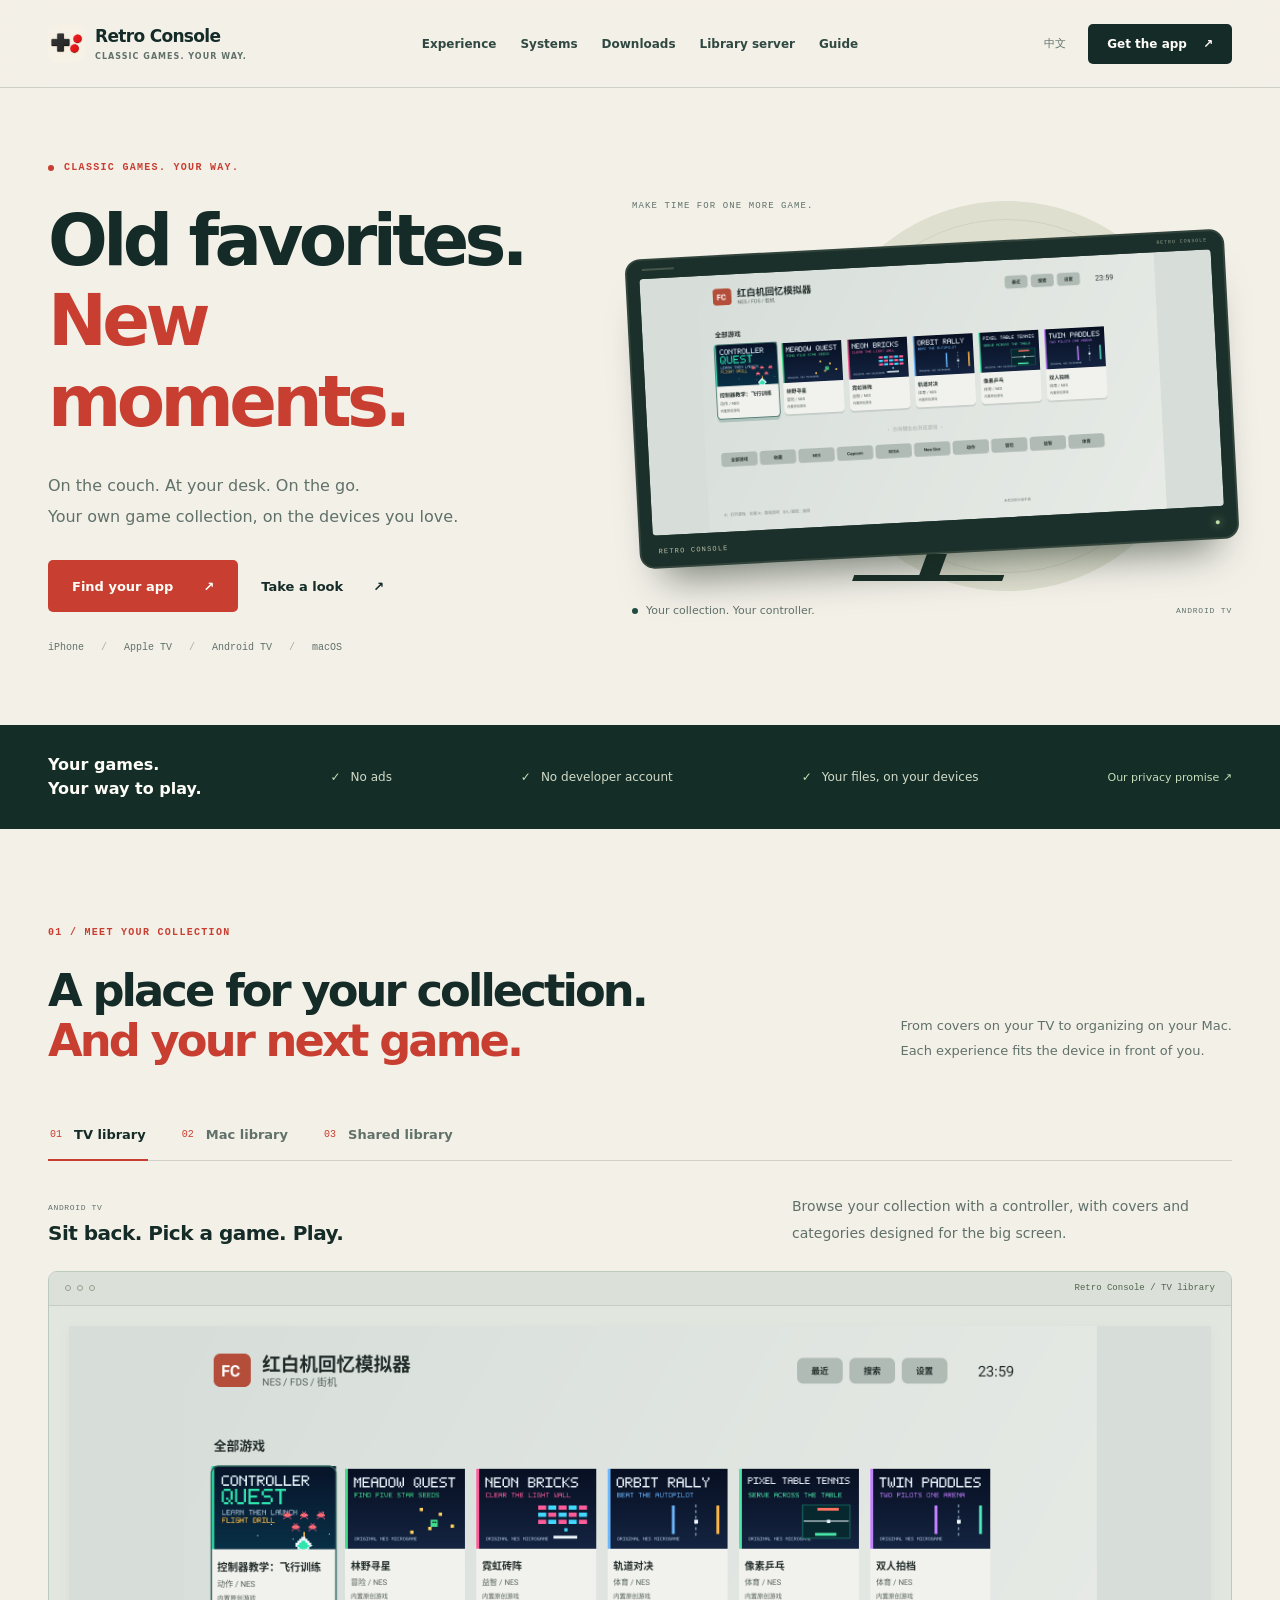
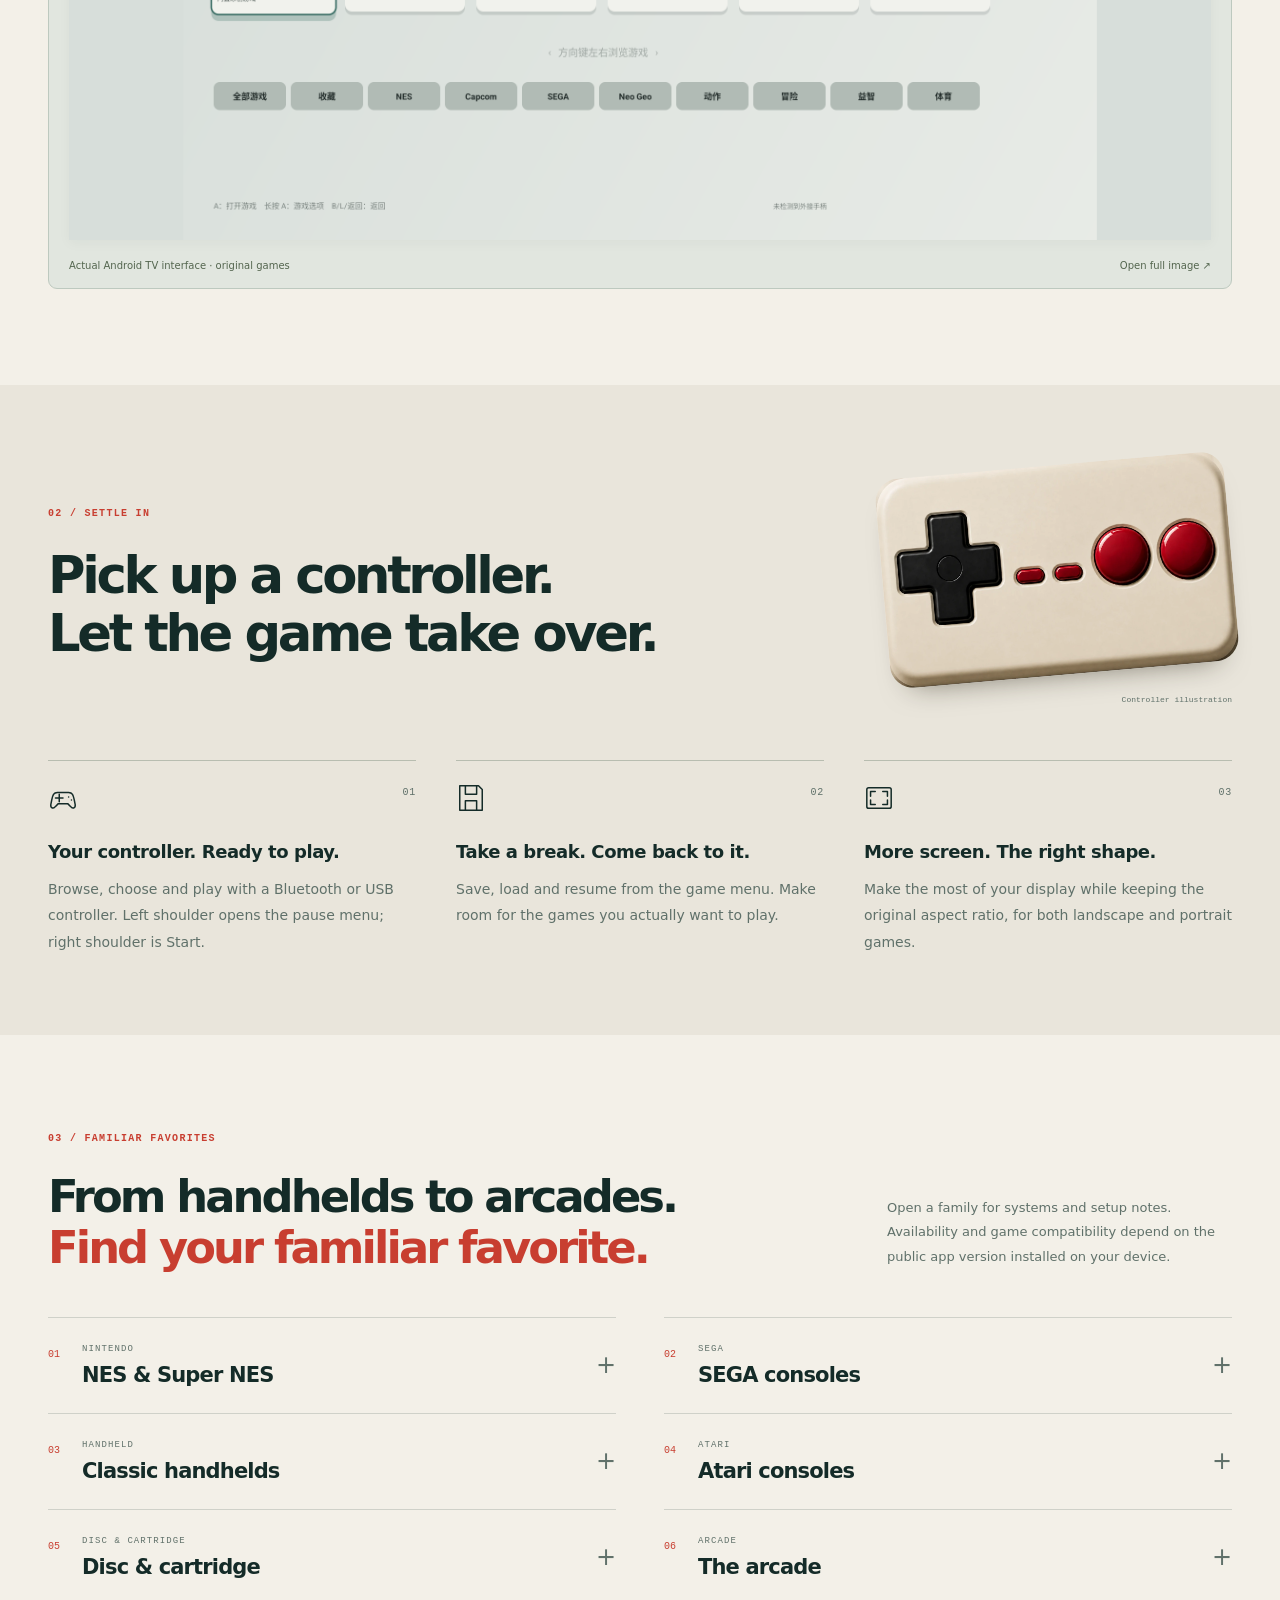
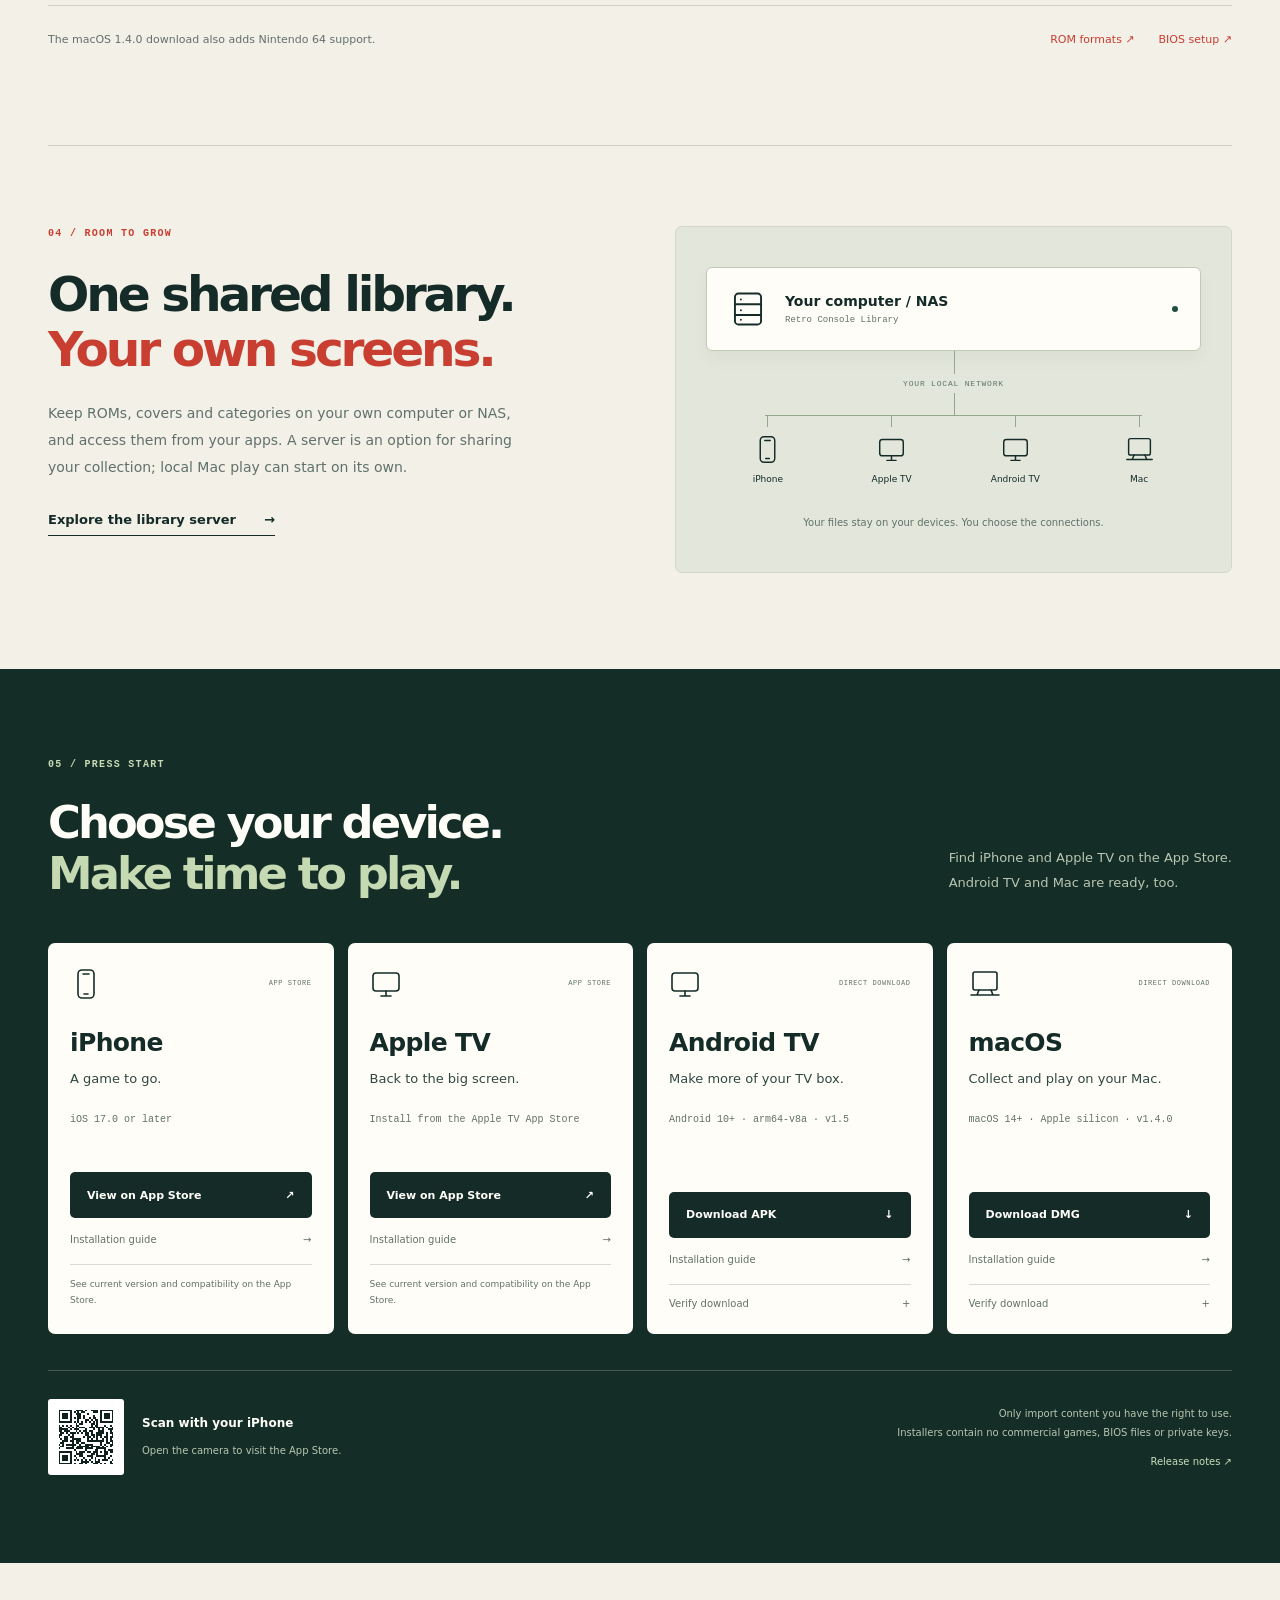
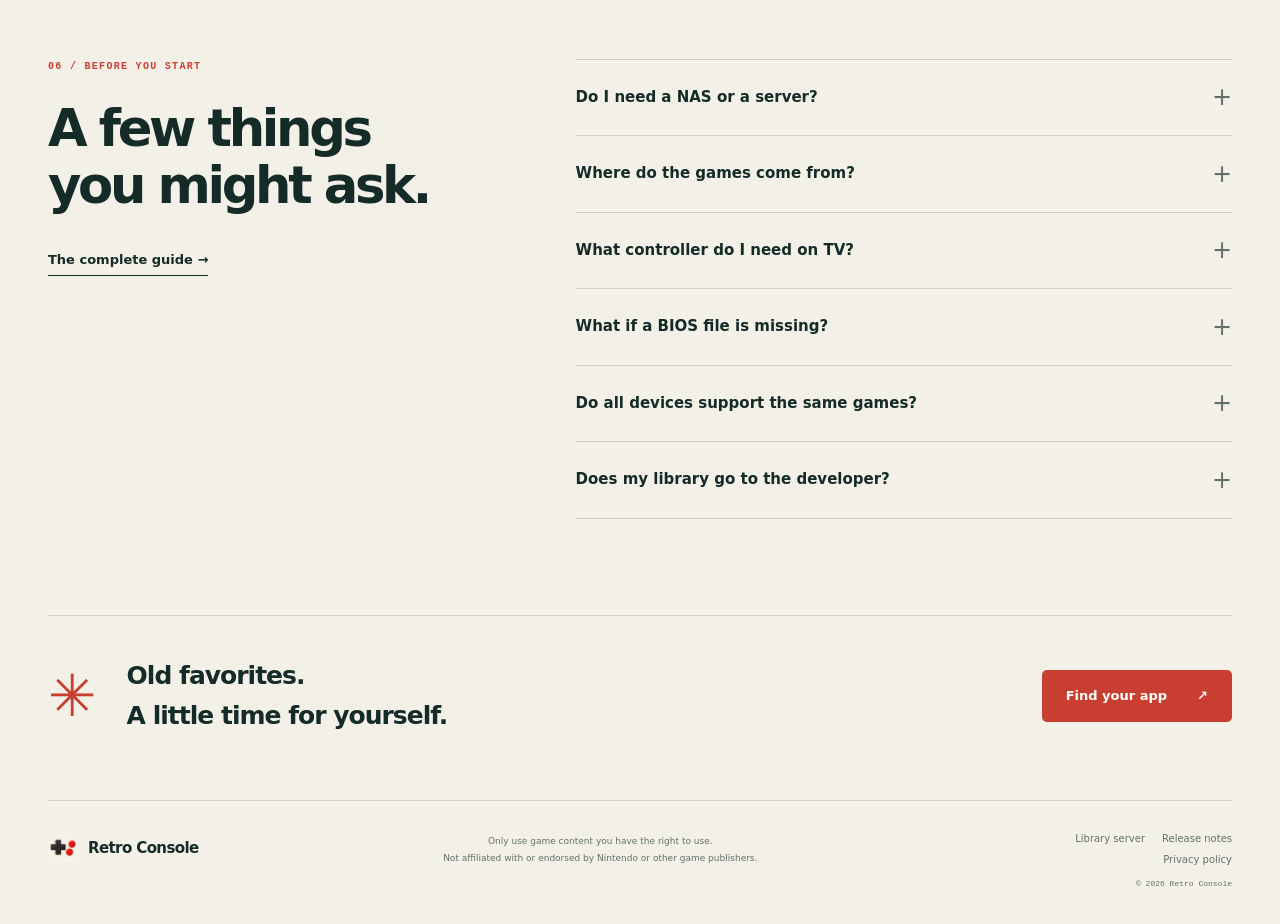
==== commit 32ce227b: "site: publish from the source tree" ====
--- a/en/index.html
+++ b/en/index.html
@@ -261,7 +261,7 @@
 </div>
 <h3>Android TV</h3>
 <p class="app-description">Make more of your TV box.</p>
-<p class="app-requirements">Android 7.0+ · arm64-v8a · v1.3</p><a class="button button-dark" href="../downloads/FCEmulator-AndroidTV-1.3-arm64-v8a.apk" download>Download APK<span aria-hidden="true">↓</span></a><a class="app-guide" href="install.html#clients">Installation guide <span aria-hidden="true">→</span></a>
+<p class="app-requirements">Android 10+ · arm64-v8a · v1.5</p><a class="button button-dark" href="../downloads/FCEmulator-AndroidTV-1.5-arm64-v8a.apk" download>Download APK<span aria-hidden="true">↓</span></a><a class="app-guide" href="install.html#clients">Installation guide <span aria-hidden="true">→</span></a>
 <details class="download-integrity">
 <summary>Verify download<span aria-hidden="true">+</span>
 </summary>
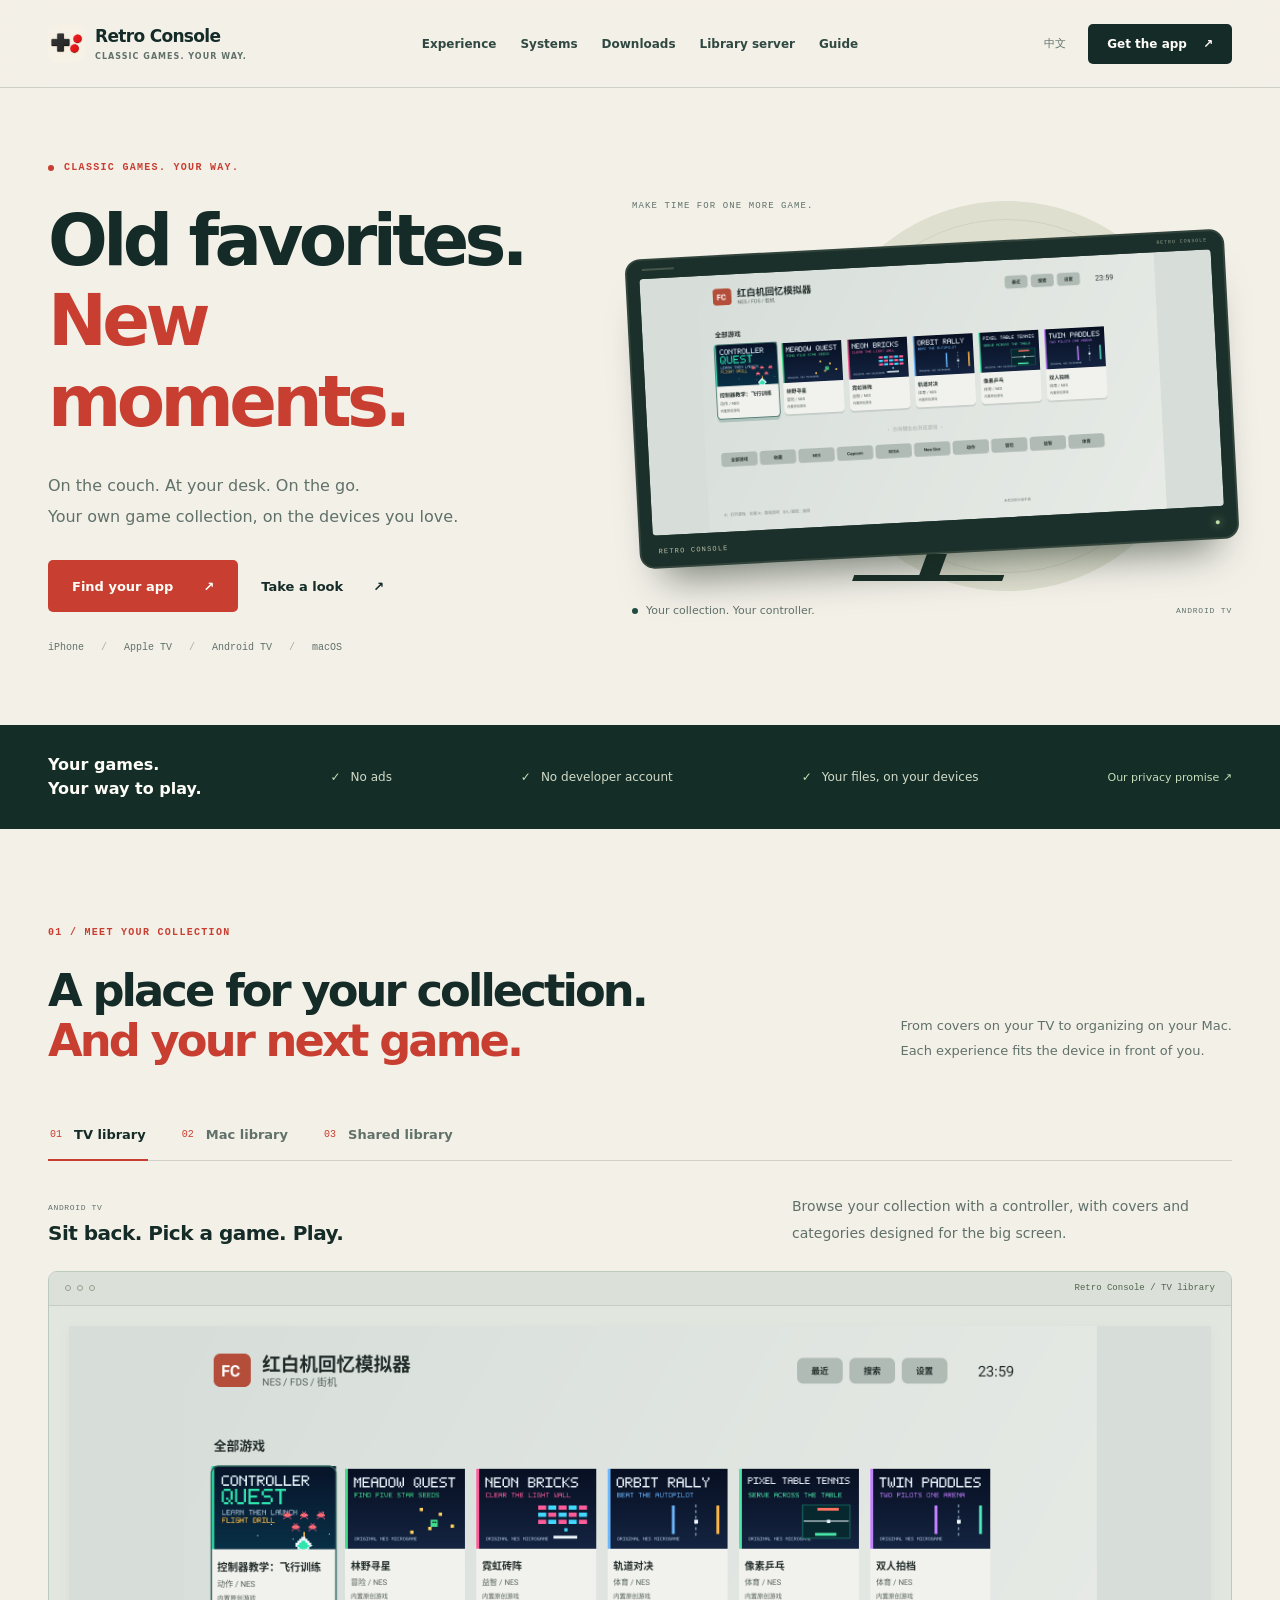
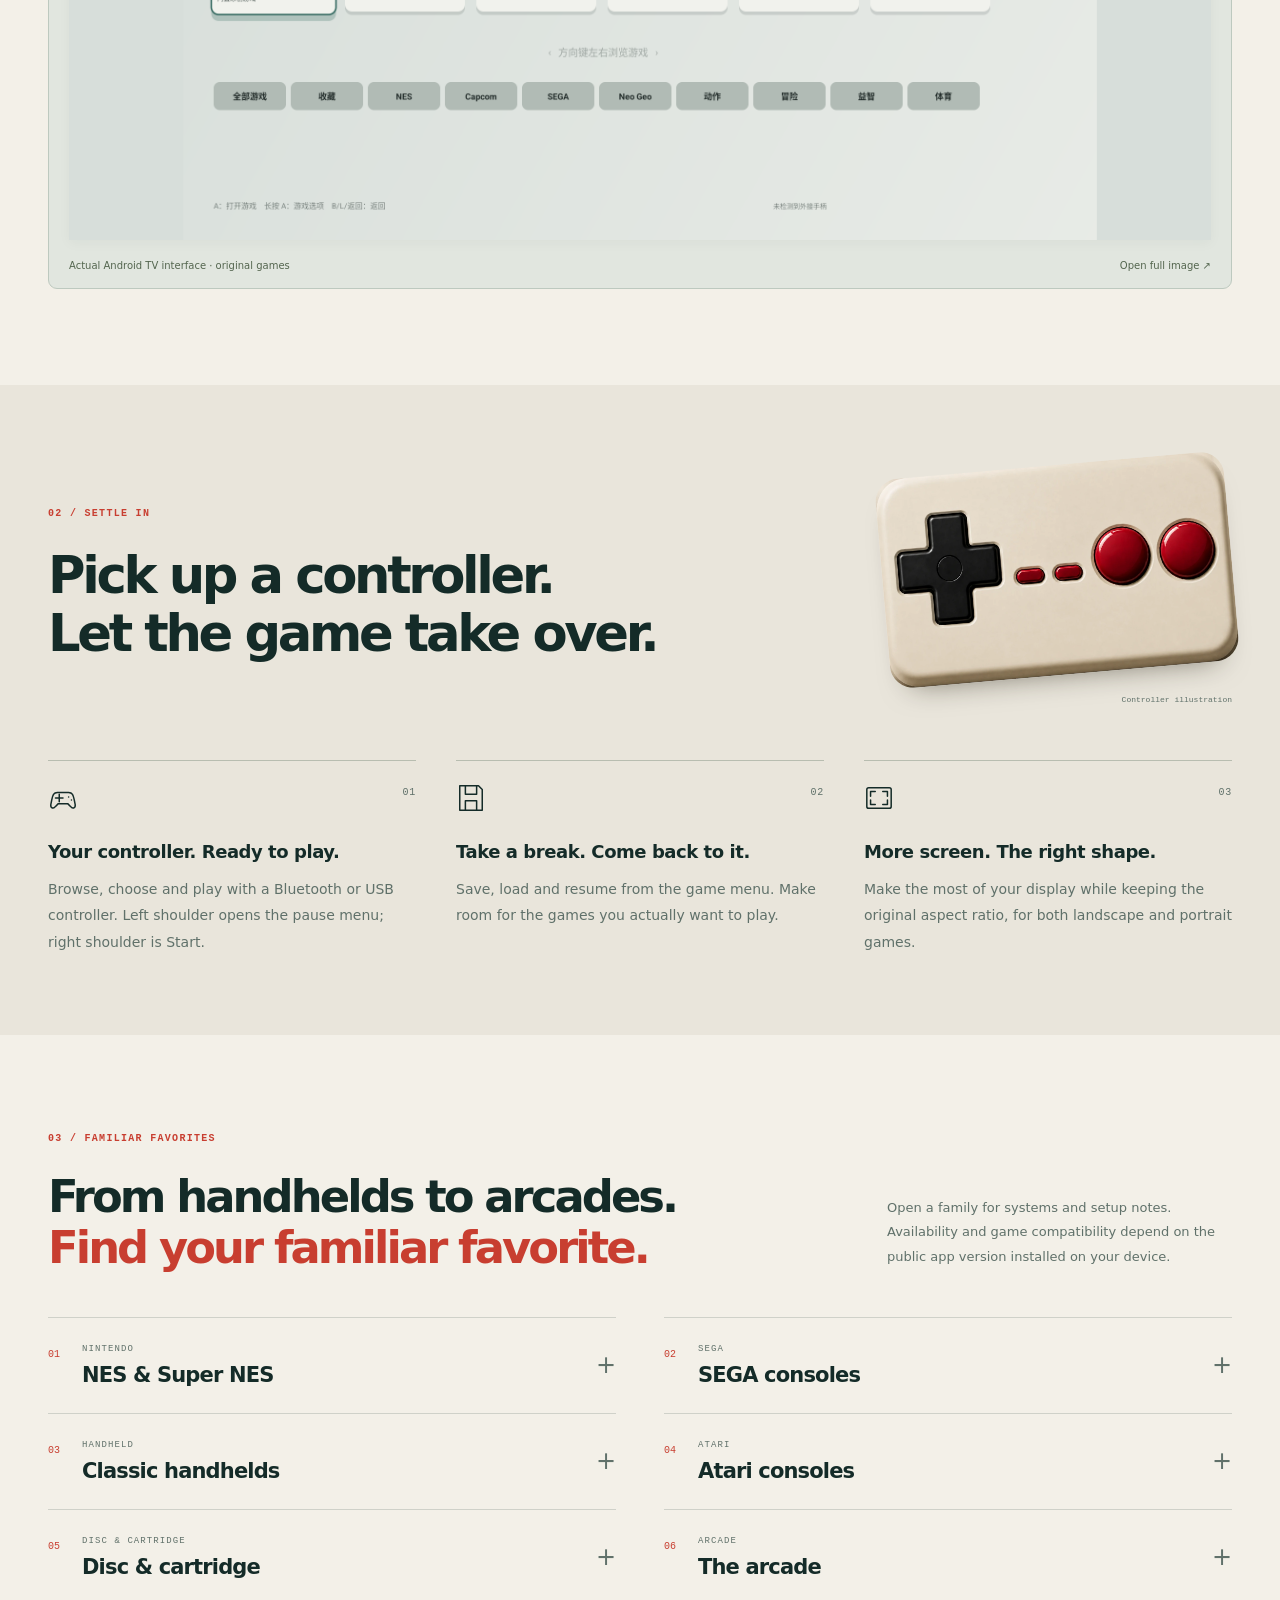
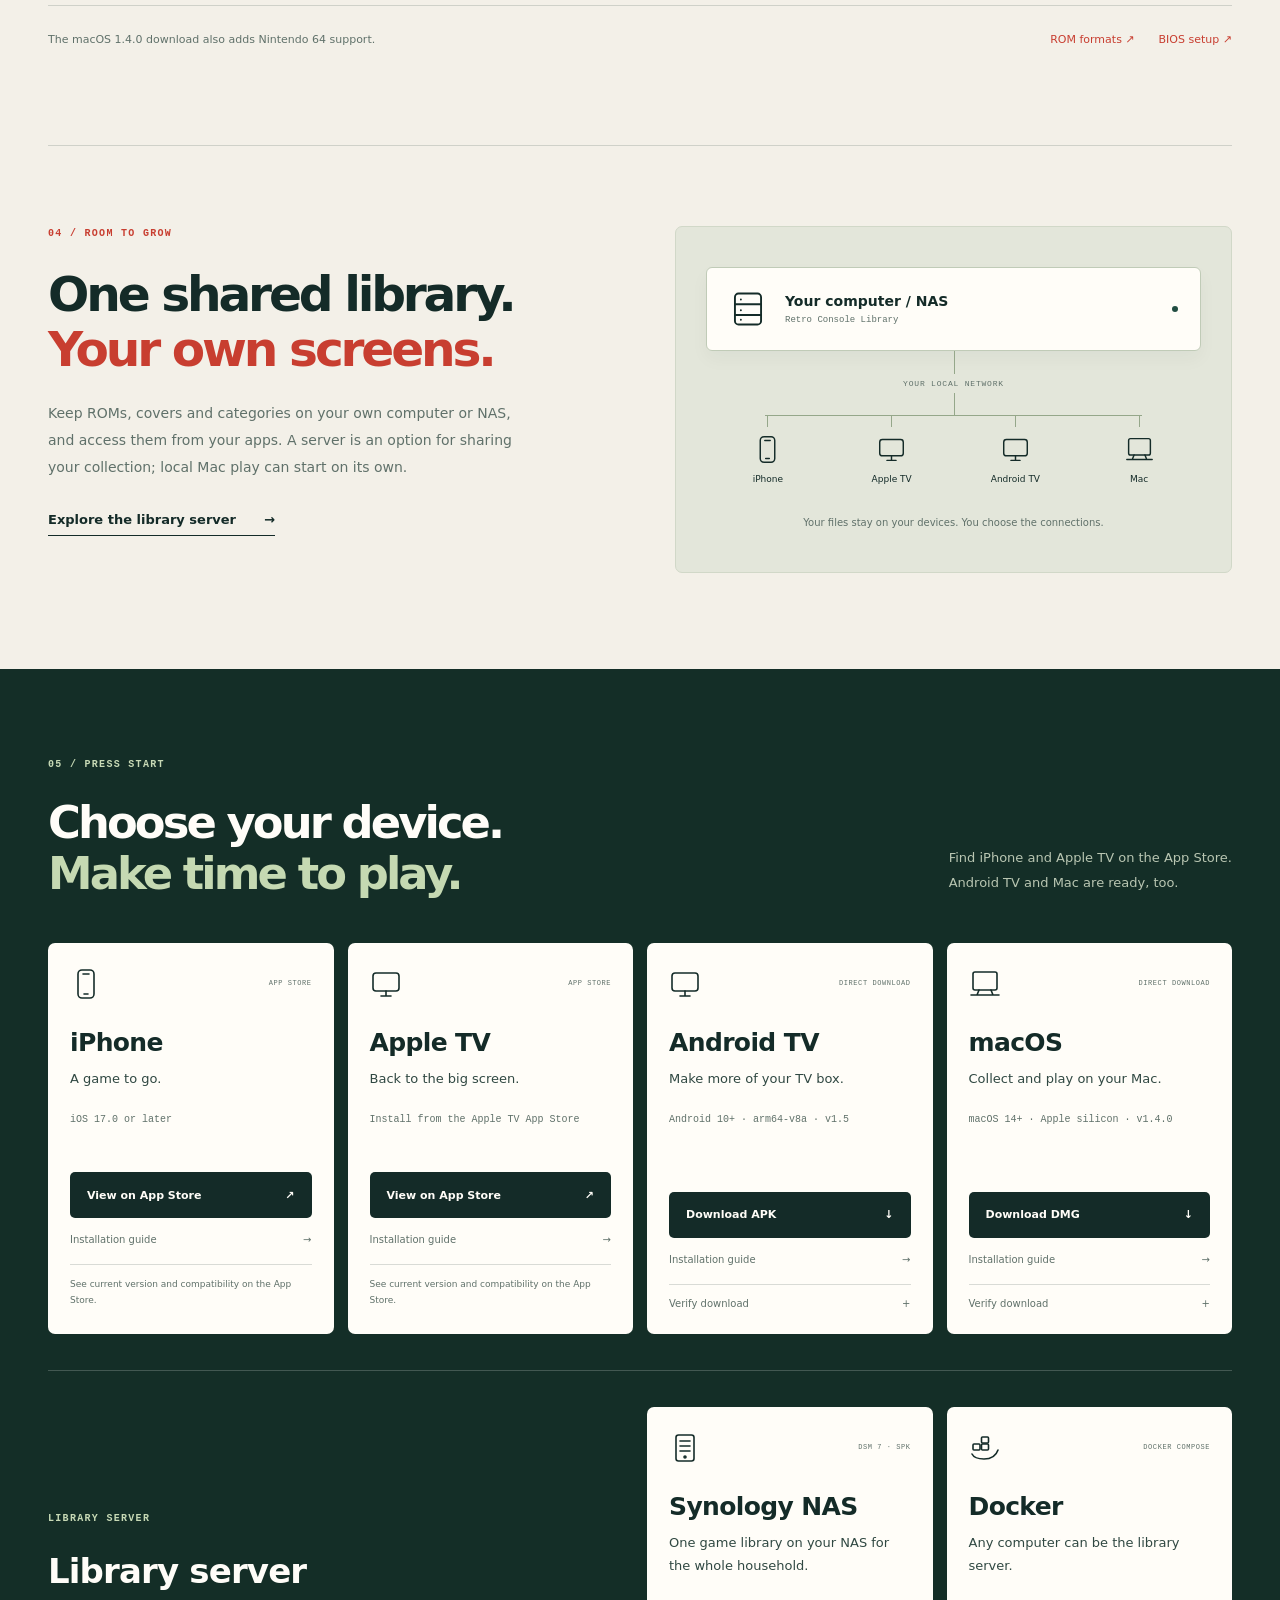
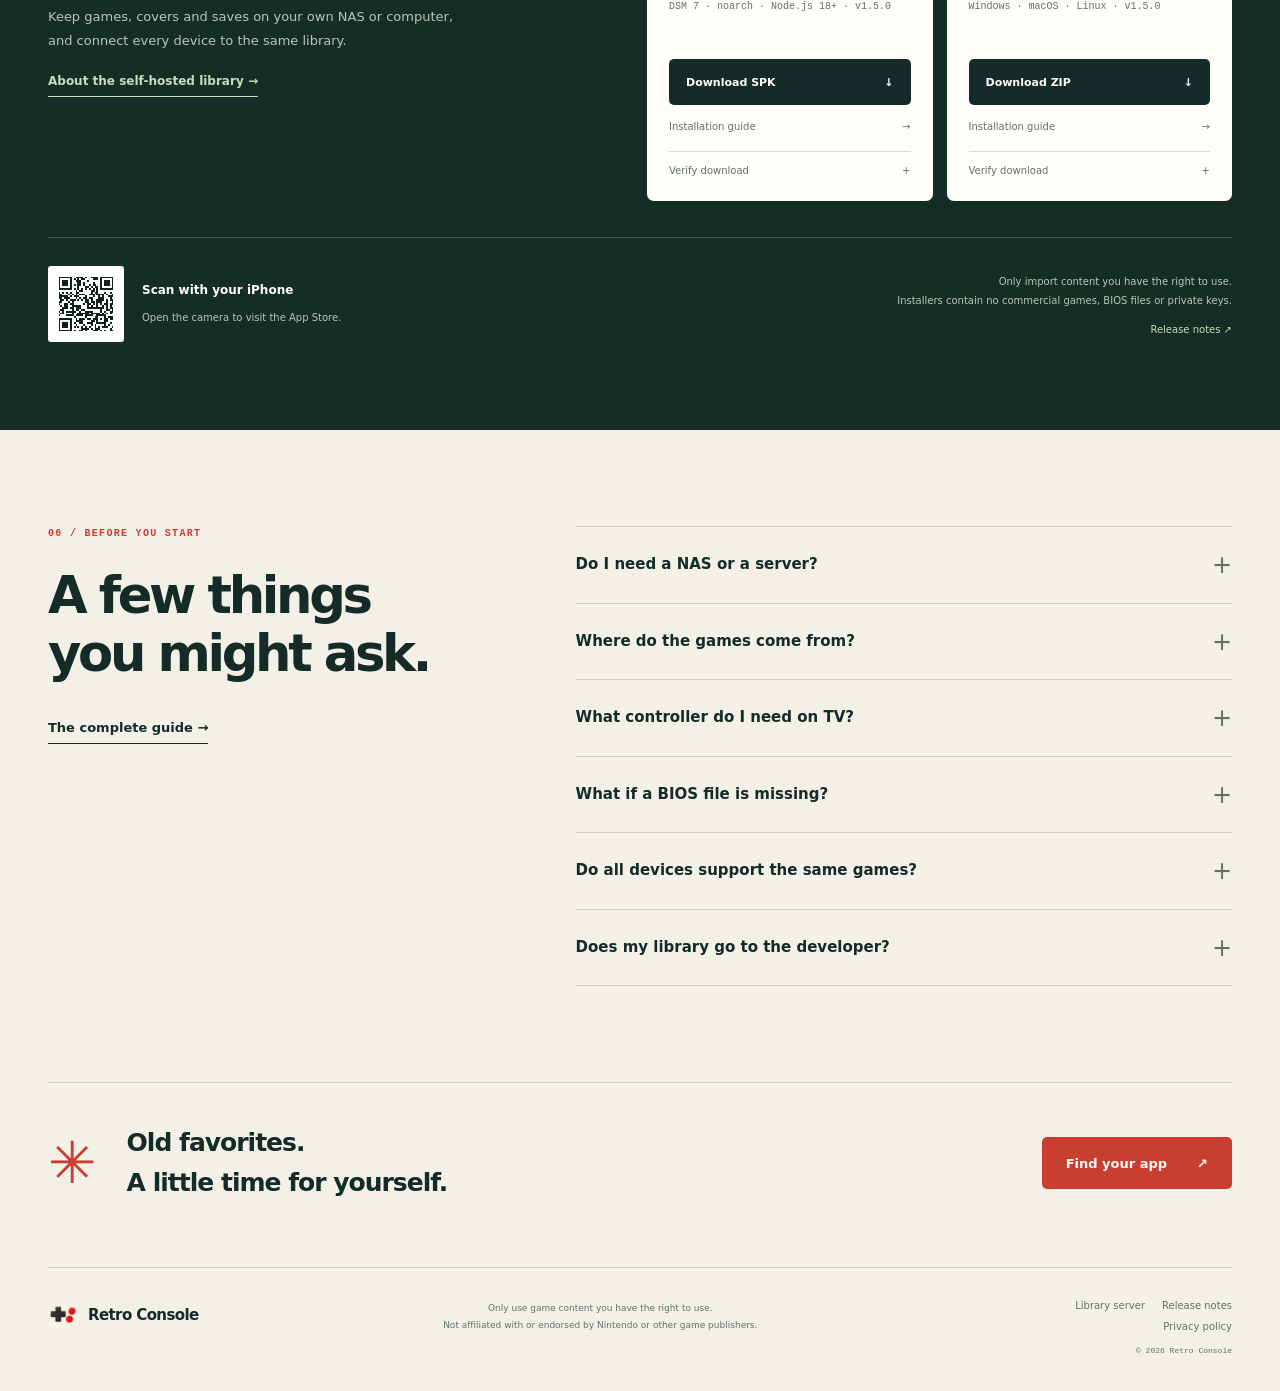
==== commit 6949d5bd: "site: publish from the source tree" ====
--- a/en/index.html
+++ b/en/index.html
@@ -18,7 +18,7 @@
   <link rel="icon" type="image/png" sizes="32x32" href="../assets/favicon-32.png">
 <link rel="apple-touch-icon" sizes="180x180" href="../assets/apple-touch-icon.png">
   <script src="../language.js?v=7c945b831b"></script>
-<link rel="stylesheet" href="../styles.css?v=e05a5e8672">
+<link rel="stylesheet" href="../styles.css?v=ae82582086">
 <script src="../script.js?v=56313321a7" defer></script>
 </head>
 <body class="home-page" id="top">
@@ -265,7 +265,7 @@
 <details class="download-integrity">
 <summary>Verify download<span aria-hidden="true">+</span>
 </summary>
-<div><span class="micro-label">SHA-256</span><code id="sha-android">75126a398ce3aa5b2091d1d0aa57c92d548850984d8ba7ec31d43fec1c5409c9</code><button type="button" class="copy-button" data-copy="sha-android" data-copied-label="Copied" data-copy-error-label="Select the checksum to copy">Copy checksum</button>
+<div><span class="micro-label">SHA-256</span><code id="sha-android">0d13447eb4d6cd1fd2a7dafd75a3038c4938079c0d1471288e7ef276b3d0c64b</code><button type="button" class="copy-button" data-copy="sha-android" data-copied-label="Copied" data-copy-error-label="Select the checksum to copy">Copy checksum</button>
 </div>
 </details>
 </article>
@@ -283,6 +283,39 @@
 </details>
 </article>
 </div>
+<div class="server-downloads" id="download-server">
+<div class="server-downloads-heading">
+<p class="eyebrow">LIBRARY SERVER</p>
+<h3>Library server</h3>
+<p>Keep games, covers and saves on your own NAS or computer, and connect every device to the same library.</p><a class="text-link" href="server.html">About the self-hosted library →</a>
+</div>
+<article class="app-card" id="download-synology">
+<div class="app-card-top"><span class="device-icon"><svg viewBox="0 0 32 32" fill="none" stroke="currentColor" stroke-width="1.6" stroke-linecap="round" stroke-linejoin="round" aria-hidden="true"><rect x="7" y="3" width="18" height="26" rx="2.5"/><path d="M11 9h10M11 14h10M11 19h10"/><circle cx="16" cy="25" r="1"/></svg></span><span class="micro-label">DSM 7 · SPK</span>
+</div>
+<h3>Synology NAS</h3>
+<p class="app-description">One game library on your NAS for the whole household.</p>
+<p class="app-requirements">DSM 7 · noarch · Node.js 18+ · v1.5.0</p><a class="button button-dark" href="../downloads/FCEmulatorLibrary-1.5.0-18f01ed7.spk" download>Download SPK<span aria-hidden="true">↓</span></a><a class="app-guide" href="install.html#synology">Installation guide <span aria-hidden="true">→</span></a>
+<details class="download-integrity">
+<summary>Verify download<span aria-hidden="true">+</span>
+</summary>
+<div><span class="micro-label">SHA-256</span><code id="sha-synology">18f01ed7cf59ab95e7e4ea79da98df512f005b86605f413c5fbc56c5e8b8f501</code><button type="button" class="copy-button" data-copy="sha-synology" data-copied-label="Copied" data-copy-error-label="Select the checksum to copy">Copy checksum</button>
+</div>
+</details>
+</article>
+<article class="app-card" id="download-docker">
+<div class="app-card-top"><span class="device-icon"><svg viewBox="0 0 32 32" fill="none" stroke="currentColor" stroke-width="1.6" stroke-linecap="round" stroke-linejoin="round" aria-hidden="true"><rect x="4" y="12" width="7" height="6" rx="1"/><rect x="12.5" y="12" width="7" height="6" rx="1"/><rect x="12.5" y="5" width="7" height="6" rx="1"/><path d="M3 22c2 4 7 5 12 5 7 0 12-3 14-9"/></svg></span><span class="micro-label">DOCKER COMPOSE</span>
+</div>
+<h3>Docker</h3>
+<p class="app-description">Any computer can be the library server.</p>
+<p class="app-requirements">Windows · macOS · Linux · v1.5.0</p><a class="button button-dark" href="../downloads/FCEmulatorLibrary-Docker-1.5.0-09fbf9f6.zip" download>Download ZIP<span aria-hidden="true">↓</span></a><a class="app-guide" href="install.html#computer">Installation guide <span aria-hidden="true">→</span></a>
+<details class="download-integrity">
+<summary>Verify download<span aria-hidden="true">+</span>
+</summary>
+<div><span class="micro-label">SHA-256</span><code id="sha-docker">09fbf9f6b8cdd11ac69dc5a7dd8ed263165b66c5041de94f85e994cb39f82b52</code><button type="button" class="copy-button" data-copy="sha-docker" data-copied-label="Copied" data-copy-error-label="Select the checksum to copy">Copy checksum</button>
+</div>
+</details>
+</article>
+</div>
 <div class="download-bottom"><a class="qr-download" href="https://apps.apple.com/app/id6806745032" target="_blank" rel="noopener"><img src="../assets/app-store-qr.svg" alt="Scan to open Retro Console on the App Store" width="96" height="96" loading="lazy"><span><strong>Scan with your iPhone</strong><small>Open the camera to visit the App Store.</small></span></a>
 <div>
 <p>Only import content you have the right to use.<br>Installers contain no commercial games, BIOS files or private keys.</p><a href="changelog.html">Release notes ↗</a>
--- a/styles.css
+++ b/styles.css
@@ -189,6 +189,11 @@
 .download-bottom>div{max-width:450px;text-align:right}
 .download-bottom>div>p{font-size:10px;color:#b9c6b2;line-height:1.9;margin-bottom:8px}
 .download-bottom>div>a{font-size:10px;color:var(--mint)}
+.server-downloads{display:grid;grid-template-columns:repeat(4,minmax(0,1fr));gap:14px;border-top:1px solid var(--line-light);margin-top:36px;padding-top:36px}
+.server-downloads-heading{grid-column:span 2;align-self:center;padding-right:48px}
+.server-downloads-heading h3{font-size:34px;line-height:1.15;margin:10px 0 14px;color:var(--white)}
+.server-downloads-heading>p:not(.eyebrow){font-size:13px;line-height:1.8;color:#b9c6b2;max-width:420px;margin-bottom:14px}
+.server-downloads-heading .text-link{color:var(--mint);font-size:12px}
 .home-faq{display:grid;grid-template-columns:.8fr 1.2fr;gap:90px;padding-block:96px}
 .home-faq h2{font-size:clamp(38px,4vw,55px)}
 .home-faq .text-link{margin-top:30px}
@@ -355,6 +360,8 @@
 .intro-band-inner>span{font-size:11px}
 .intro-band p{font-size:14px}
 .app-grid{grid-template-columns:repeat(2,minmax(0,1fr))}
+.server-downloads{grid-template-columns:repeat(2,minmax(0,1fr))}
+.server-downloads-heading{grid-column:1/-1;padding-right:0;margin-bottom:8px}
 .app-card{padding:28px}
 .app-card-top>.micro-label{font-size:8px}
 .app-description{font-size:13px}
@@ -526,6 +533,8 @@
 .library-diagram>p{font-size:9px;margin-top:24px}
 .home-download{padding-block:54px}
 .app-grid{grid-template-columns:1fr;gap:16px}
+.server-downloads{grid-template-columns:1fr;gap:16px;margin-top:28px;padding-top:28px}
+.server-downloads-heading h3{font-size:28px}
 .app-card{padding:24px;display:grid;grid-template-columns:1fr auto;column-gap:12px}
 .app-card-top{grid-column:1/-1;margin-bottom:20px}
 .app-card-top>.micro-label{font-size:8px}
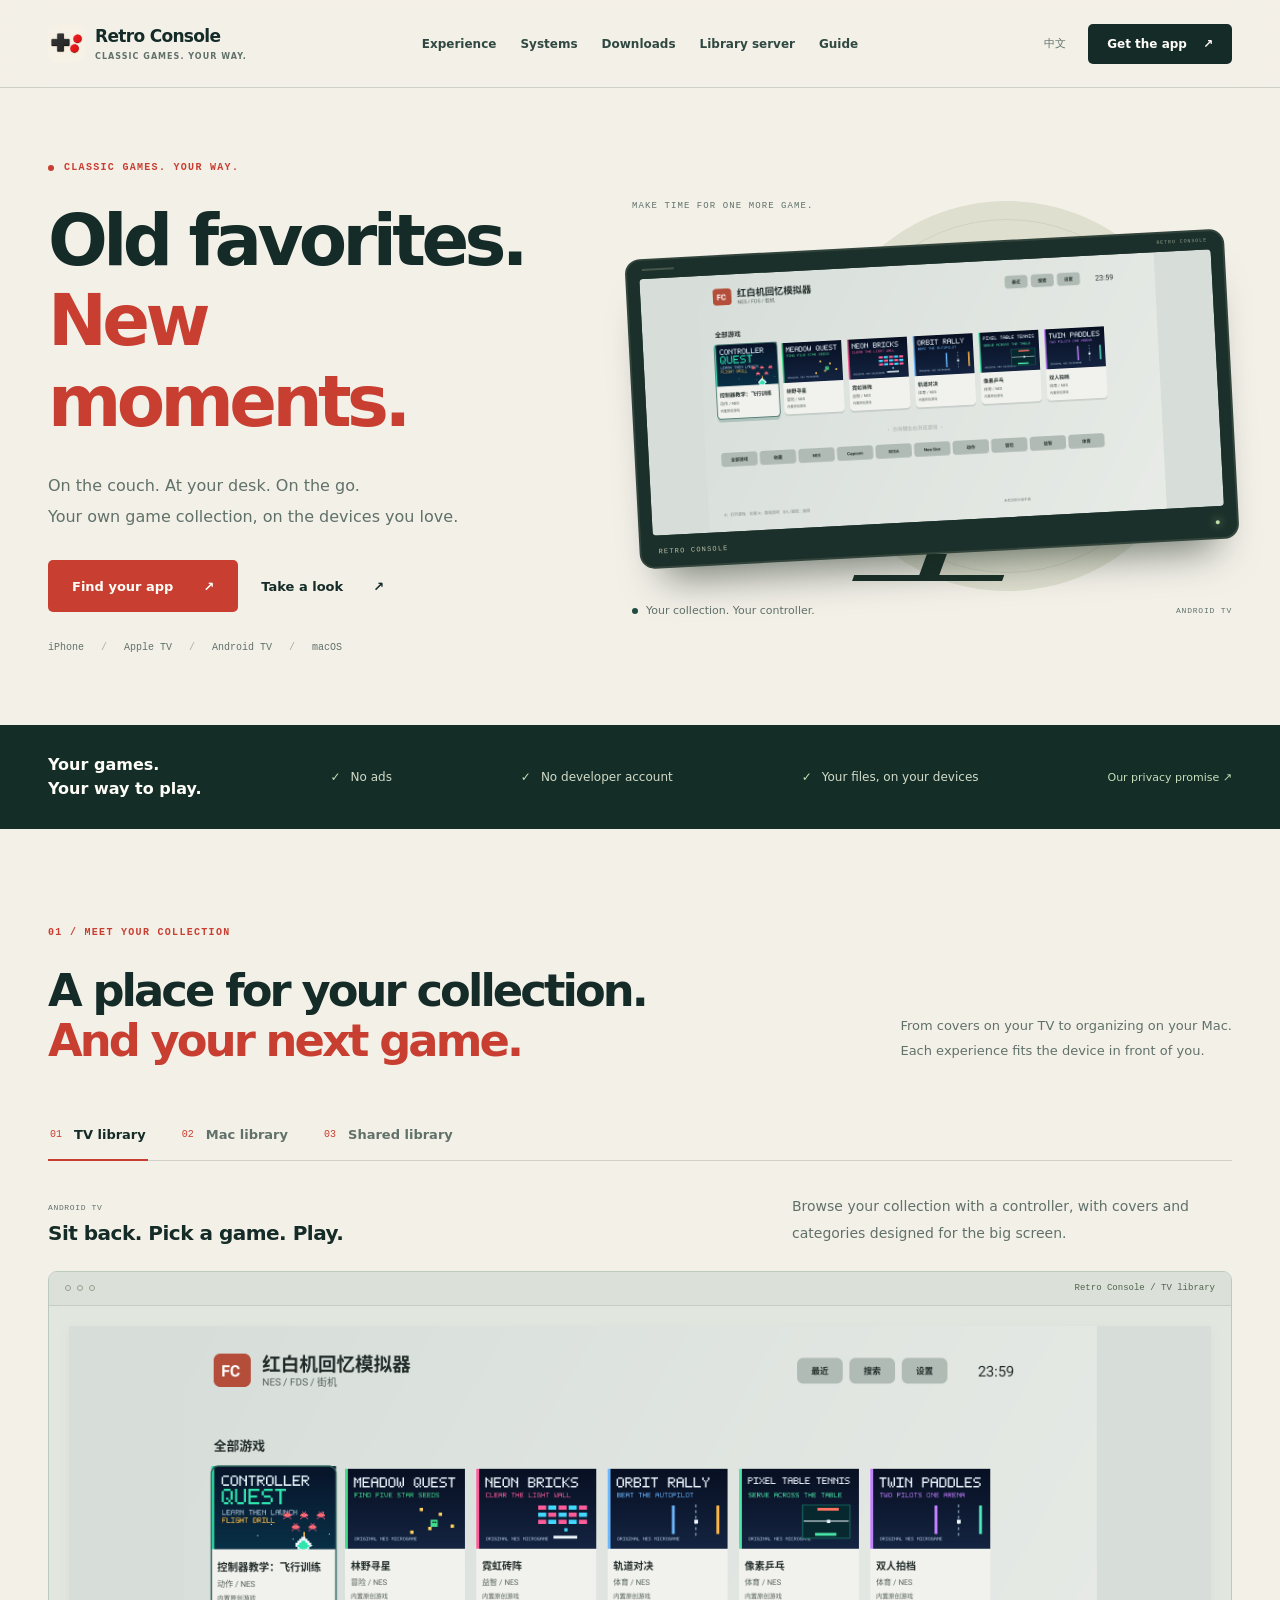
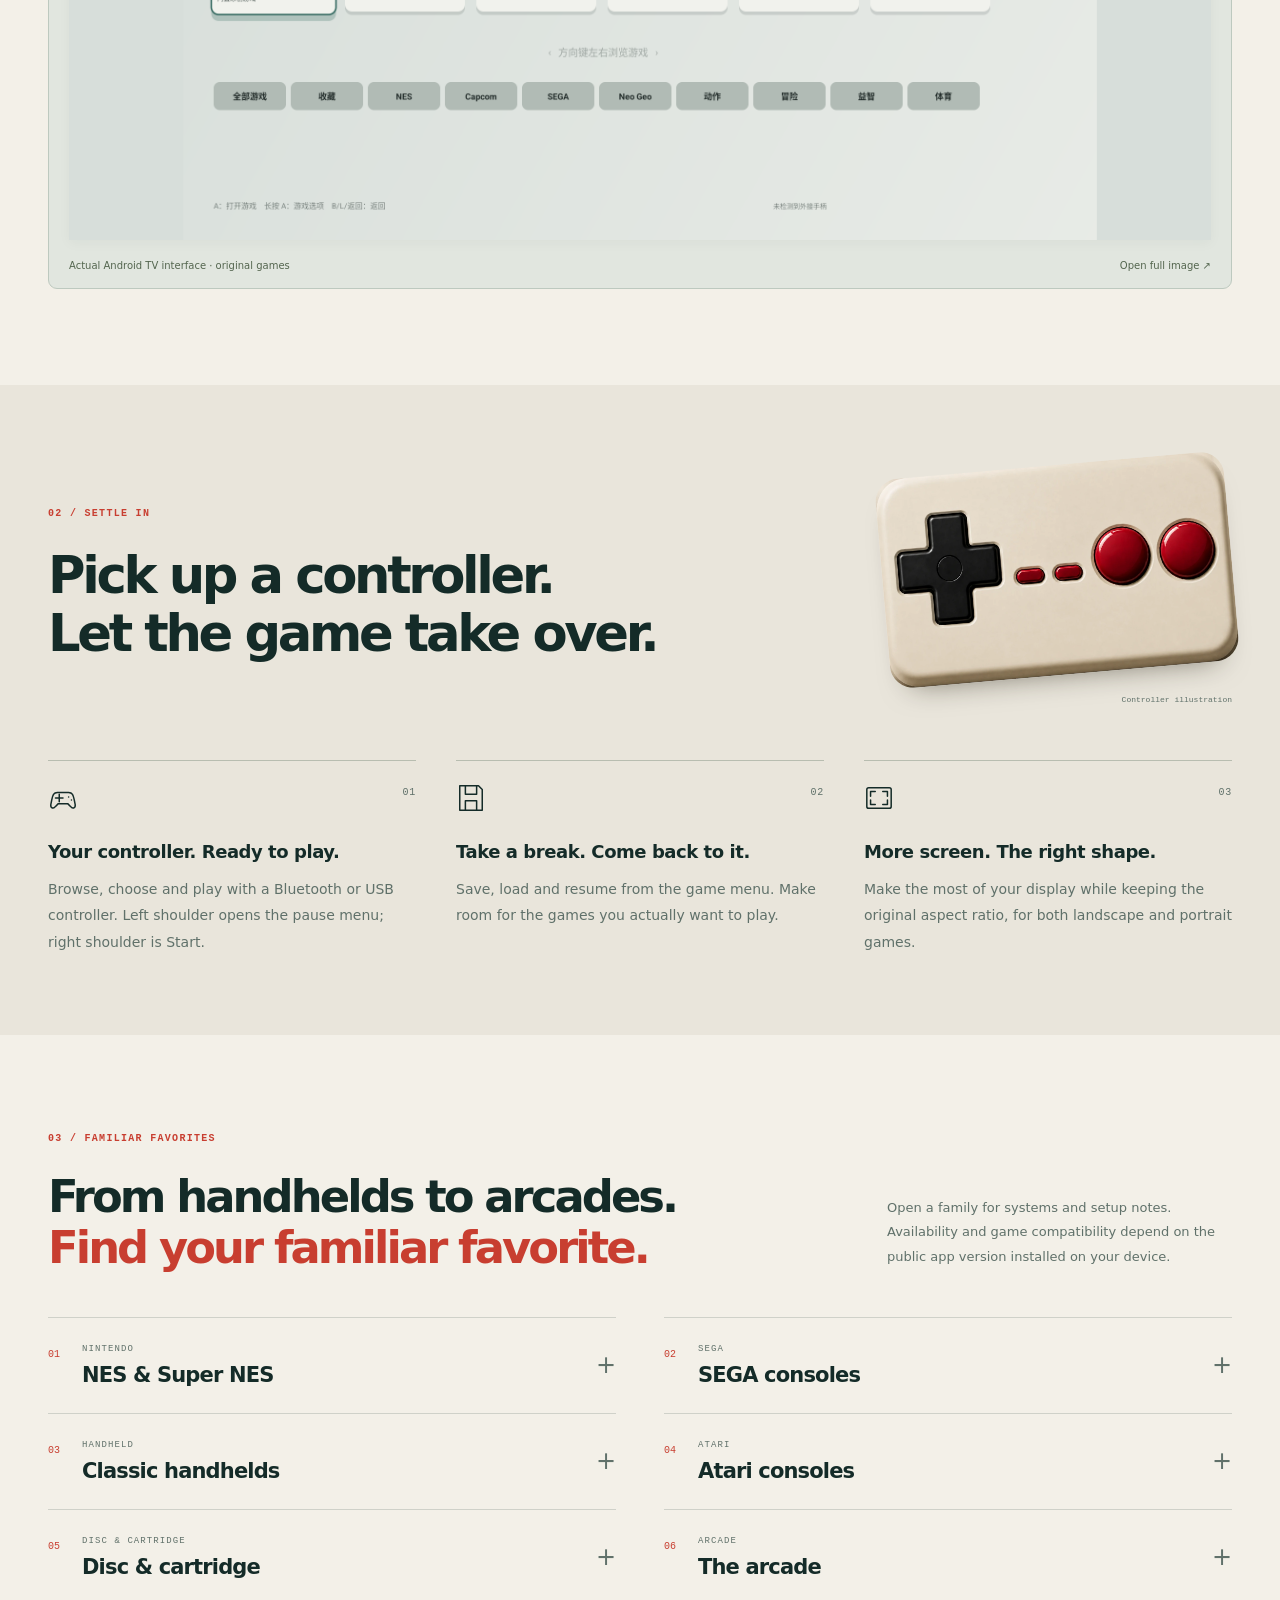
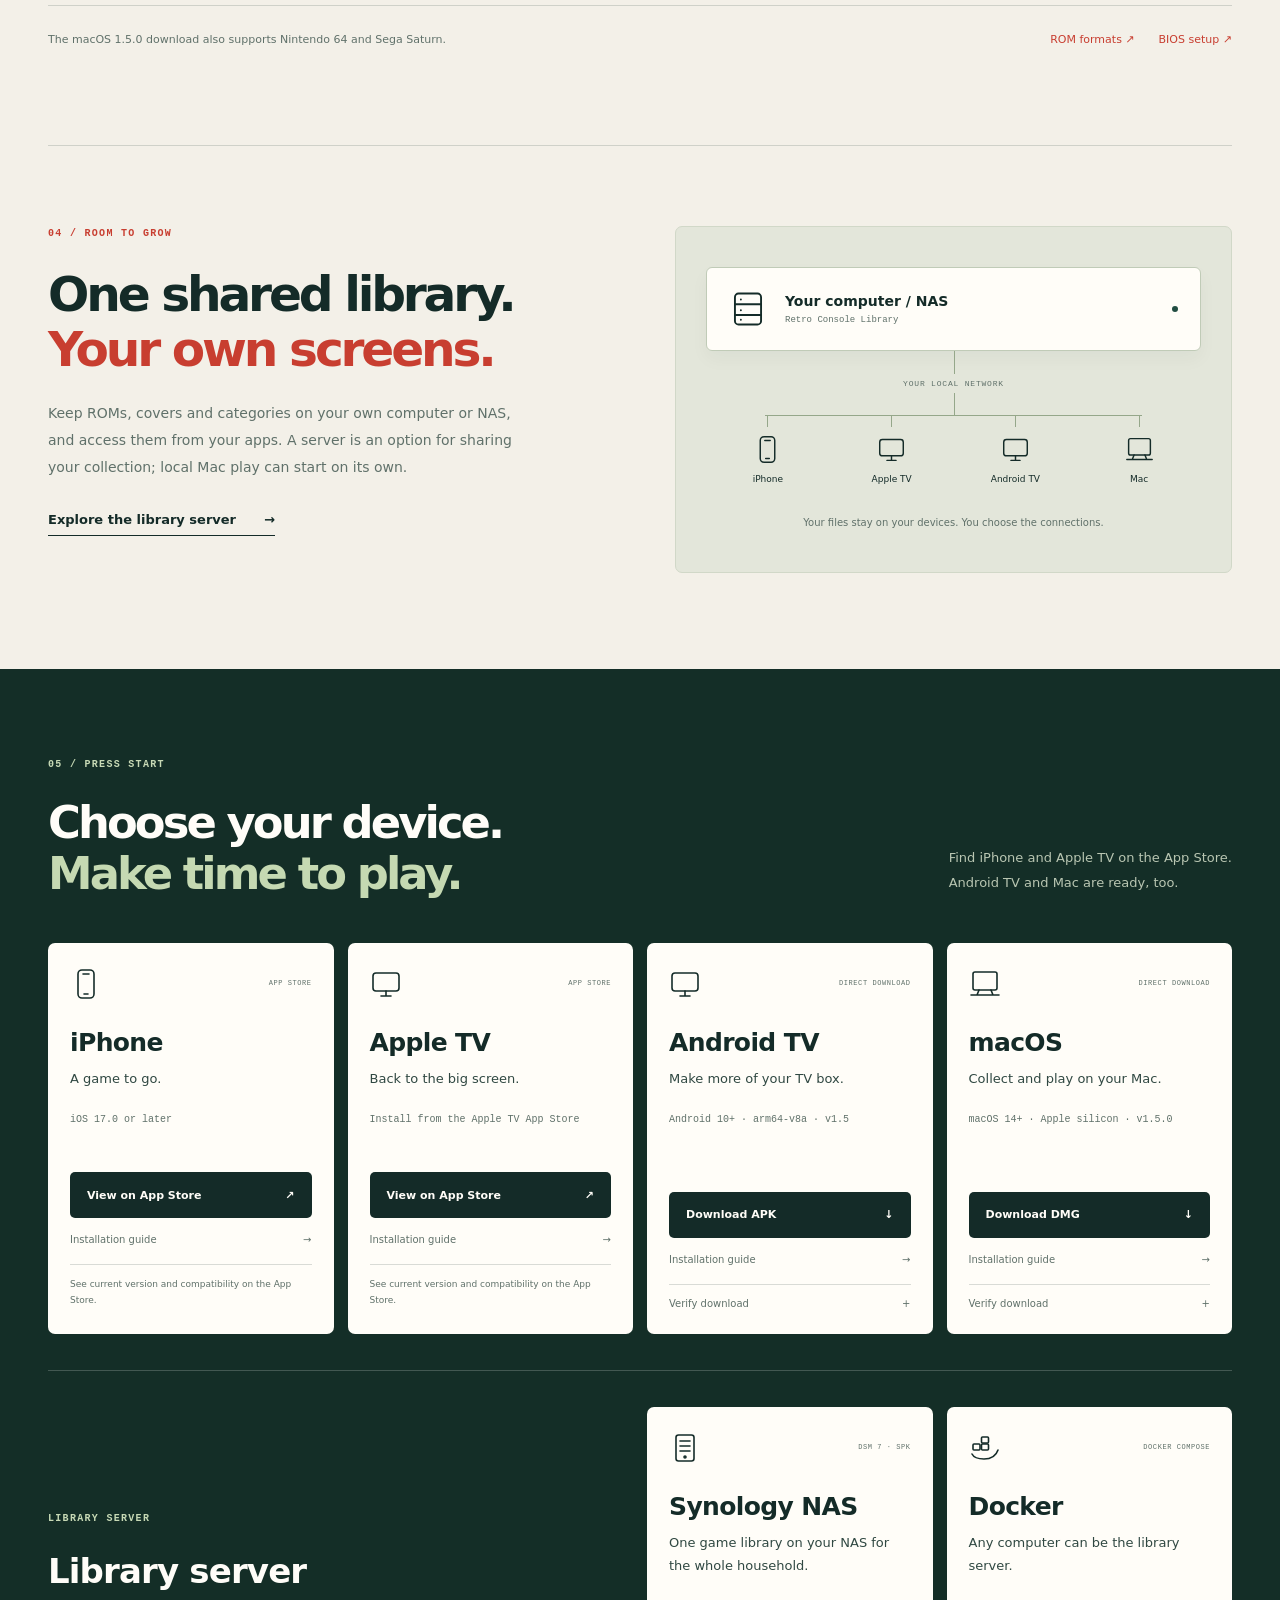
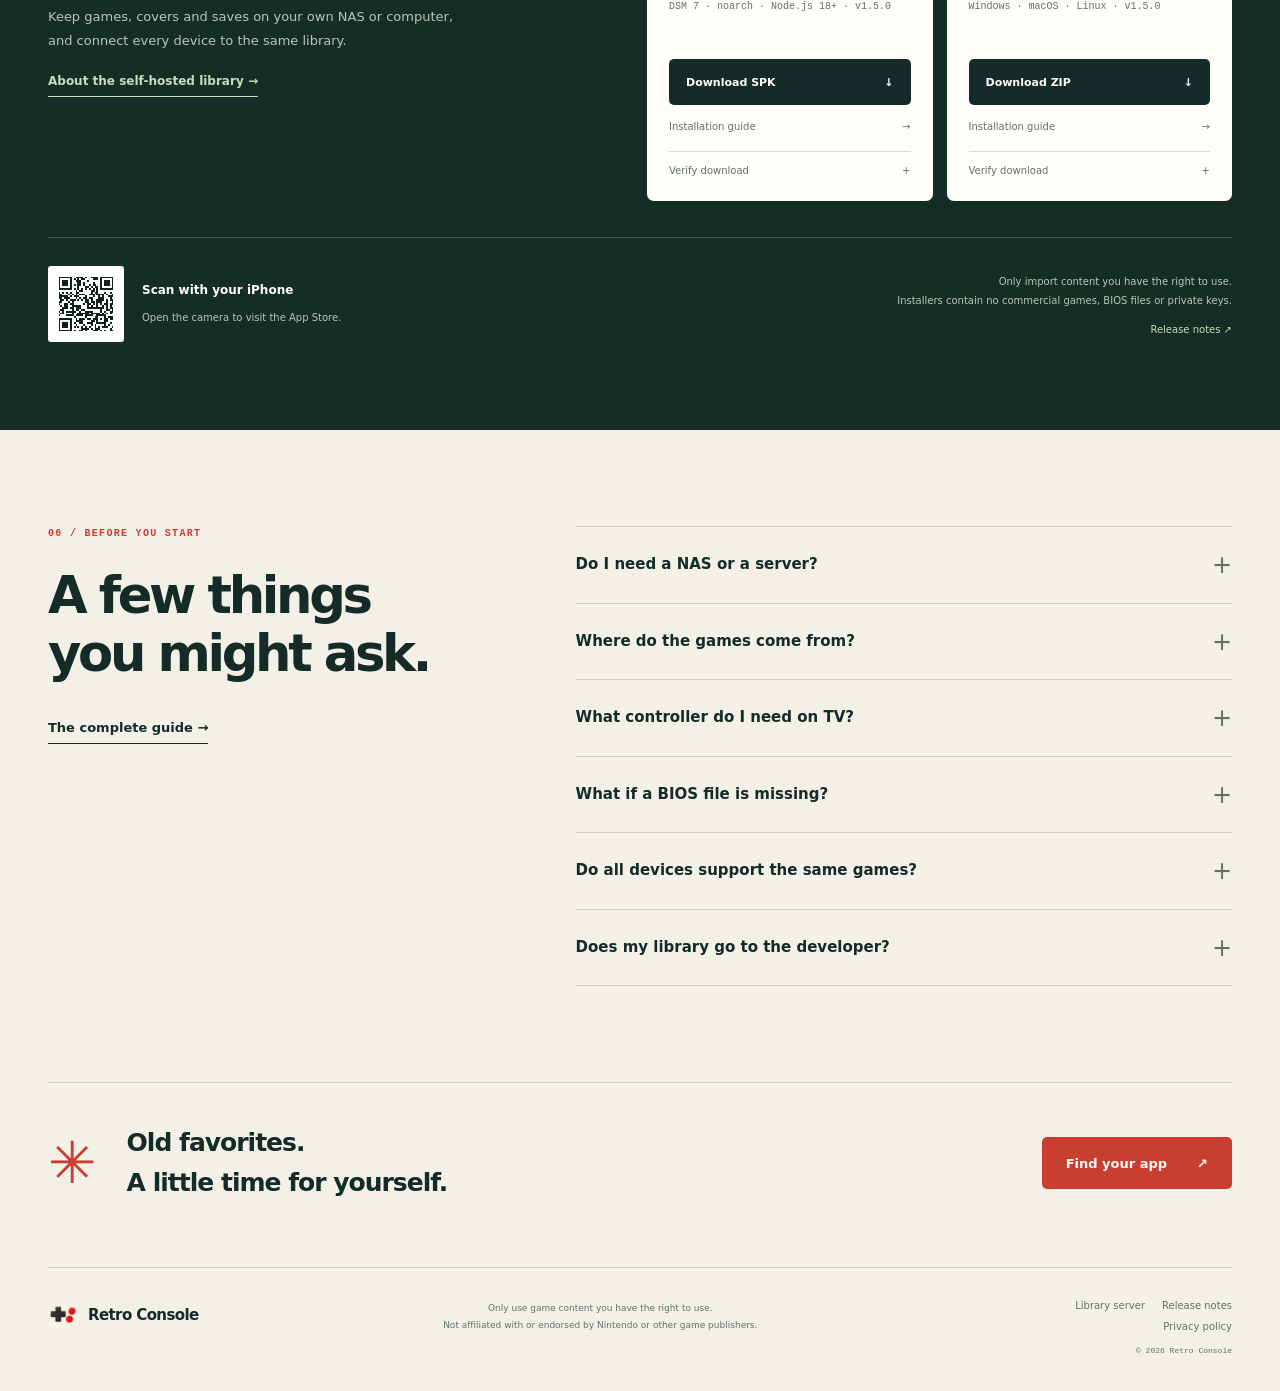
==== commit b5d995da: "site: publish from the source tree" ====
--- a/en/index.html
+++ b/en/index.html
@@ -197,7 +197,7 @@
 </details>
 </div>
 <div class="systems-footnote">
-<p>The macOS 1.4.0 download also adds Nintendo 64 support.</p>
+<p>The macOS 1.5.0 download also supports Nintendo 64 and Sega Saturn.</p>
 <div><a href="install.html#rom-formats">ROM formats ↗</a><a href="install.html#bios">BIOS setup ↗</a>
 </div>
 </div>
@@ -274,11 +274,11 @@
 </div>
 <h3>macOS</h3>
 <p class="app-description">Collect and play on your Mac.</p>
-<p class="app-requirements">macOS 14+ · Apple silicon · v1.4.0</p><a class="button button-dark" href="../downloads/FCEmulator-macOS-1.4.0-42b92468.dmg" download>Download DMG<span aria-hidden="true">↓</span></a><a class="app-guide" href="install.html#macos">Installation guide <span aria-hidden="true">→</span></a>
+<p class="app-requirements">macOS 14+ · Apple silicon · v1.5.0</p><a class="button button-dark" href="../downloads/FCEmulator-macOS-1.5.0-8181d4f0.dmg" download>Download DMG<span aria-hidden="true">↓</span></a><a class="app-guide" href="install.html#macos">Installation guide <span aria-hidden="true">→</span></a>
 <details class="download-integrity">
 <summary>Verify download<span aria-hidden="true">+</span>
 </summary>
-<div><span class="micro-label">SHA-256</span><code id="sha-macos">42b924685874fdf53ba4e0d4126a5dc6f64e63028ad6d3317785c41cc00863d7</code><button type="button" class="copy-button" data-copy="sha-macos" data-copied-label="Copied" data-copy-error-label="Select the checksum to copy">Copy checksum</button>
+<div><span class="micro-label">SHA-256</span><code id="sha-macos">8181d4f0ba00d3711068847b4e4832392de610dd695e19d79d659c07194e6142</code><button type="button" class="copy-button" data-copy="sha-macos" data-copied-label="Copied" data-copy-error-label="Select the checksum to copy">Copy checksum</button>
 </div>
 </details>
 </article>
@@ -361,7 +361,7 @@
 <summary>Do all devices support the same games?<span class="detail-plus" aria-hidden="true">+</span>
 </summary>
 <div>
-<p>Support depends on the public app version on each device. A new system on one platform does not imply support everywhere. For example, the macOS 1.4.0 download adds Nintendo 64.</p><a href="changelog.html">Read more ↗</a>
+<p>Support depends on the public app version on each device. A new system on one platform does not imply support everywhere. For example, the macOS 1.5.0 download adds Nintendo 64 and Sega Saturn.</p><a href="changelog.html">Read more ↗</a>
 </div>
 </details>
 <details>
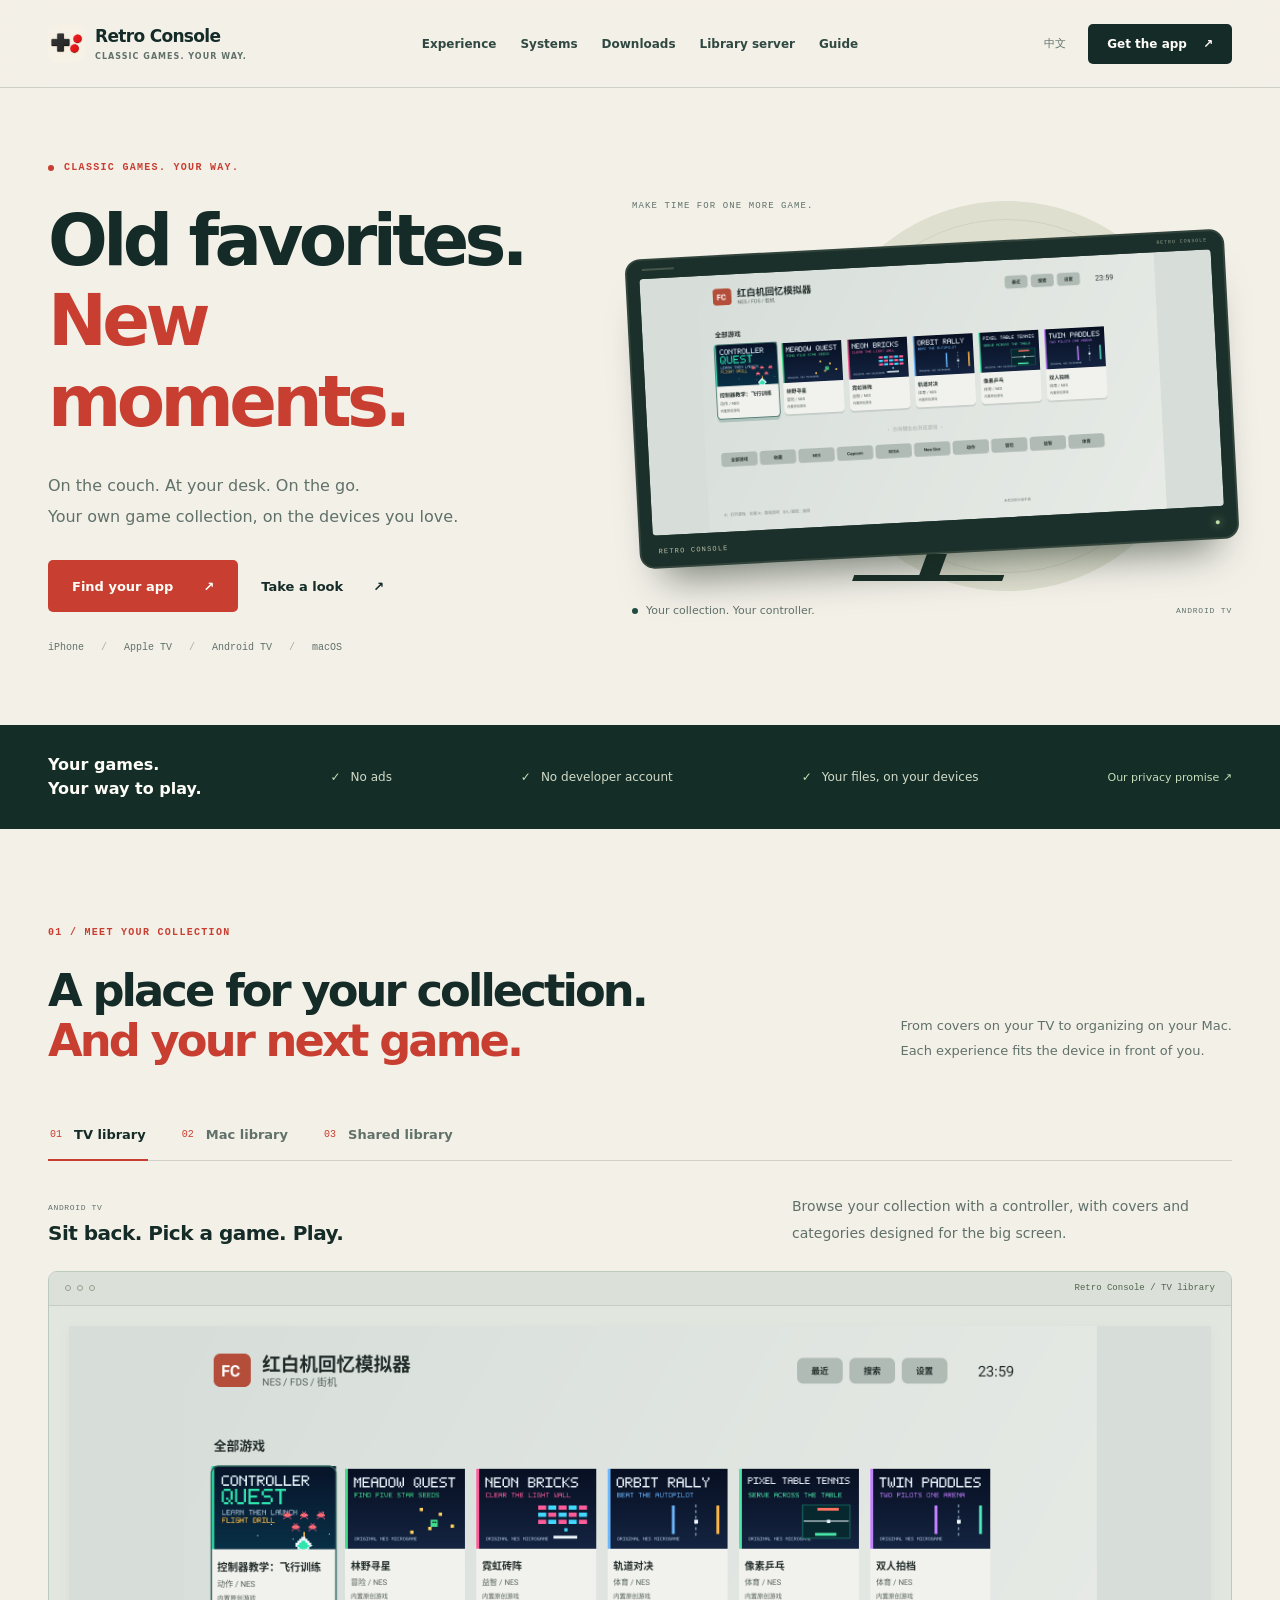
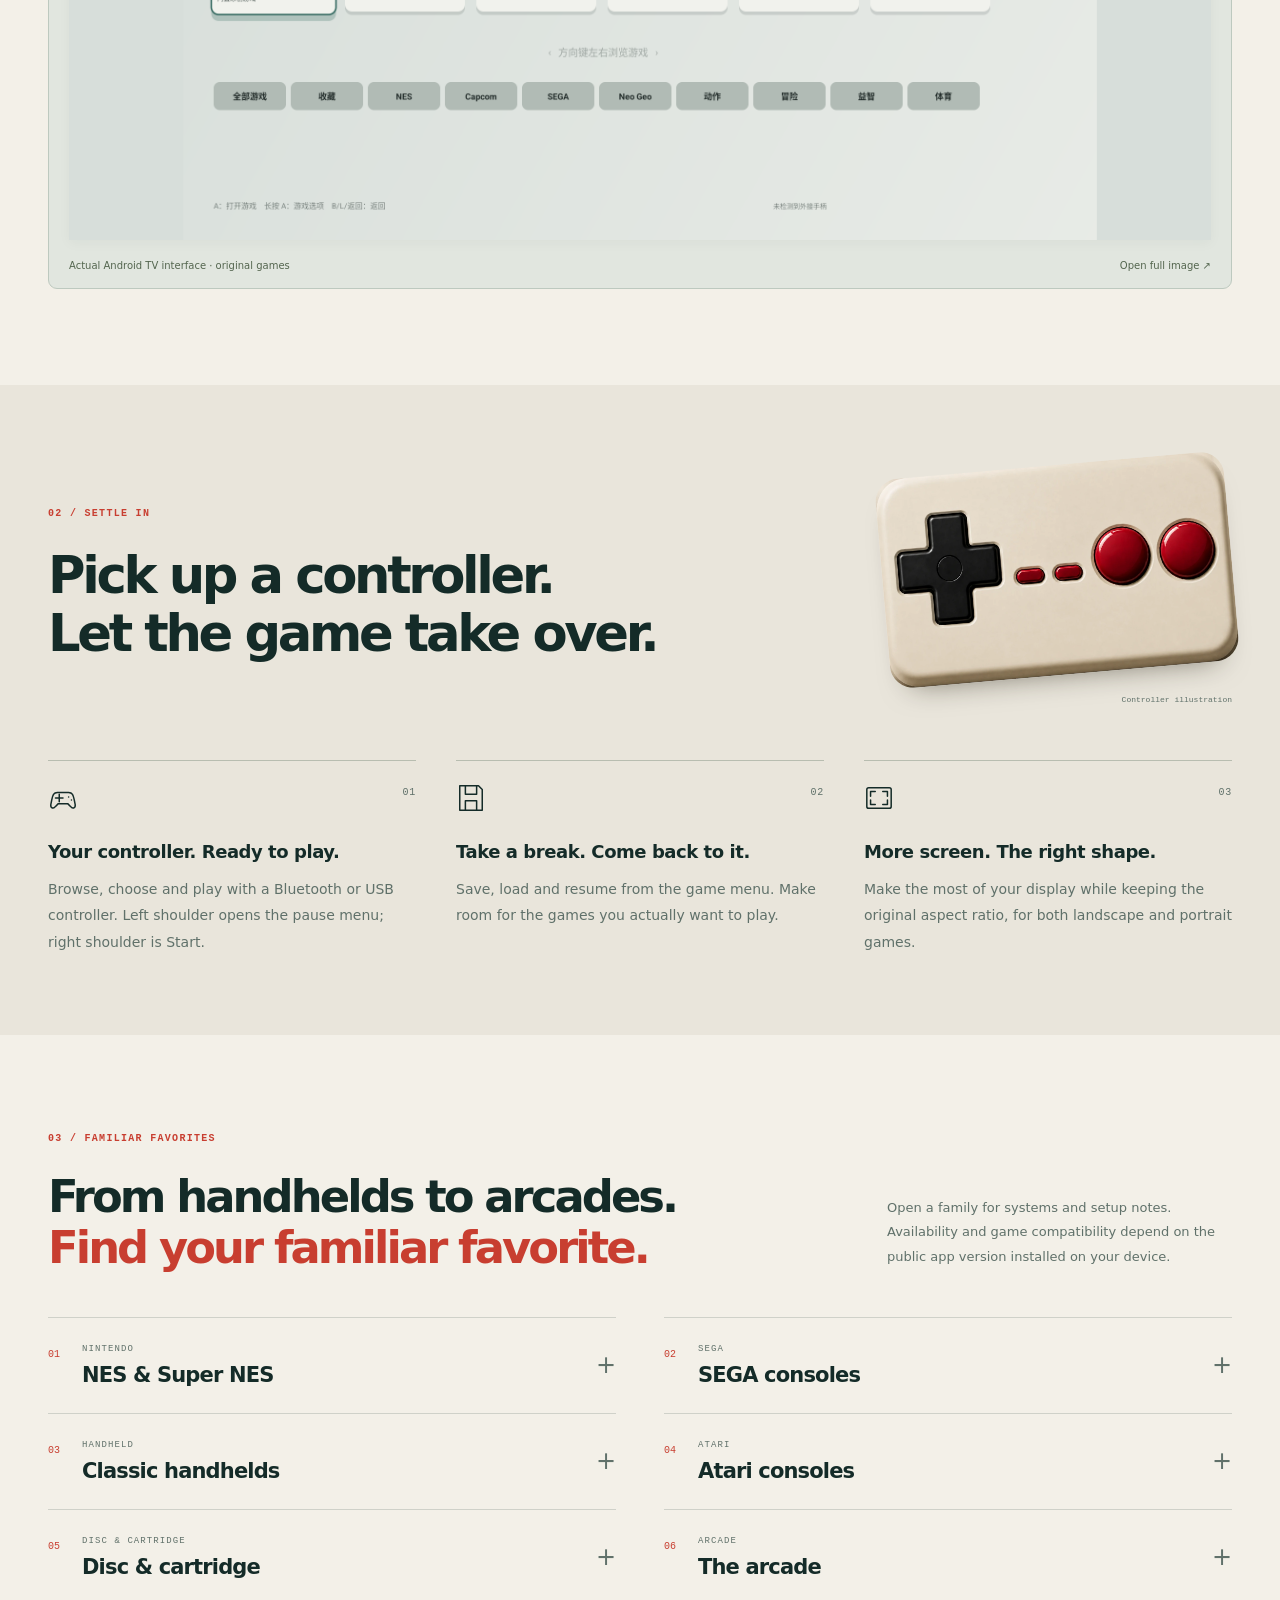
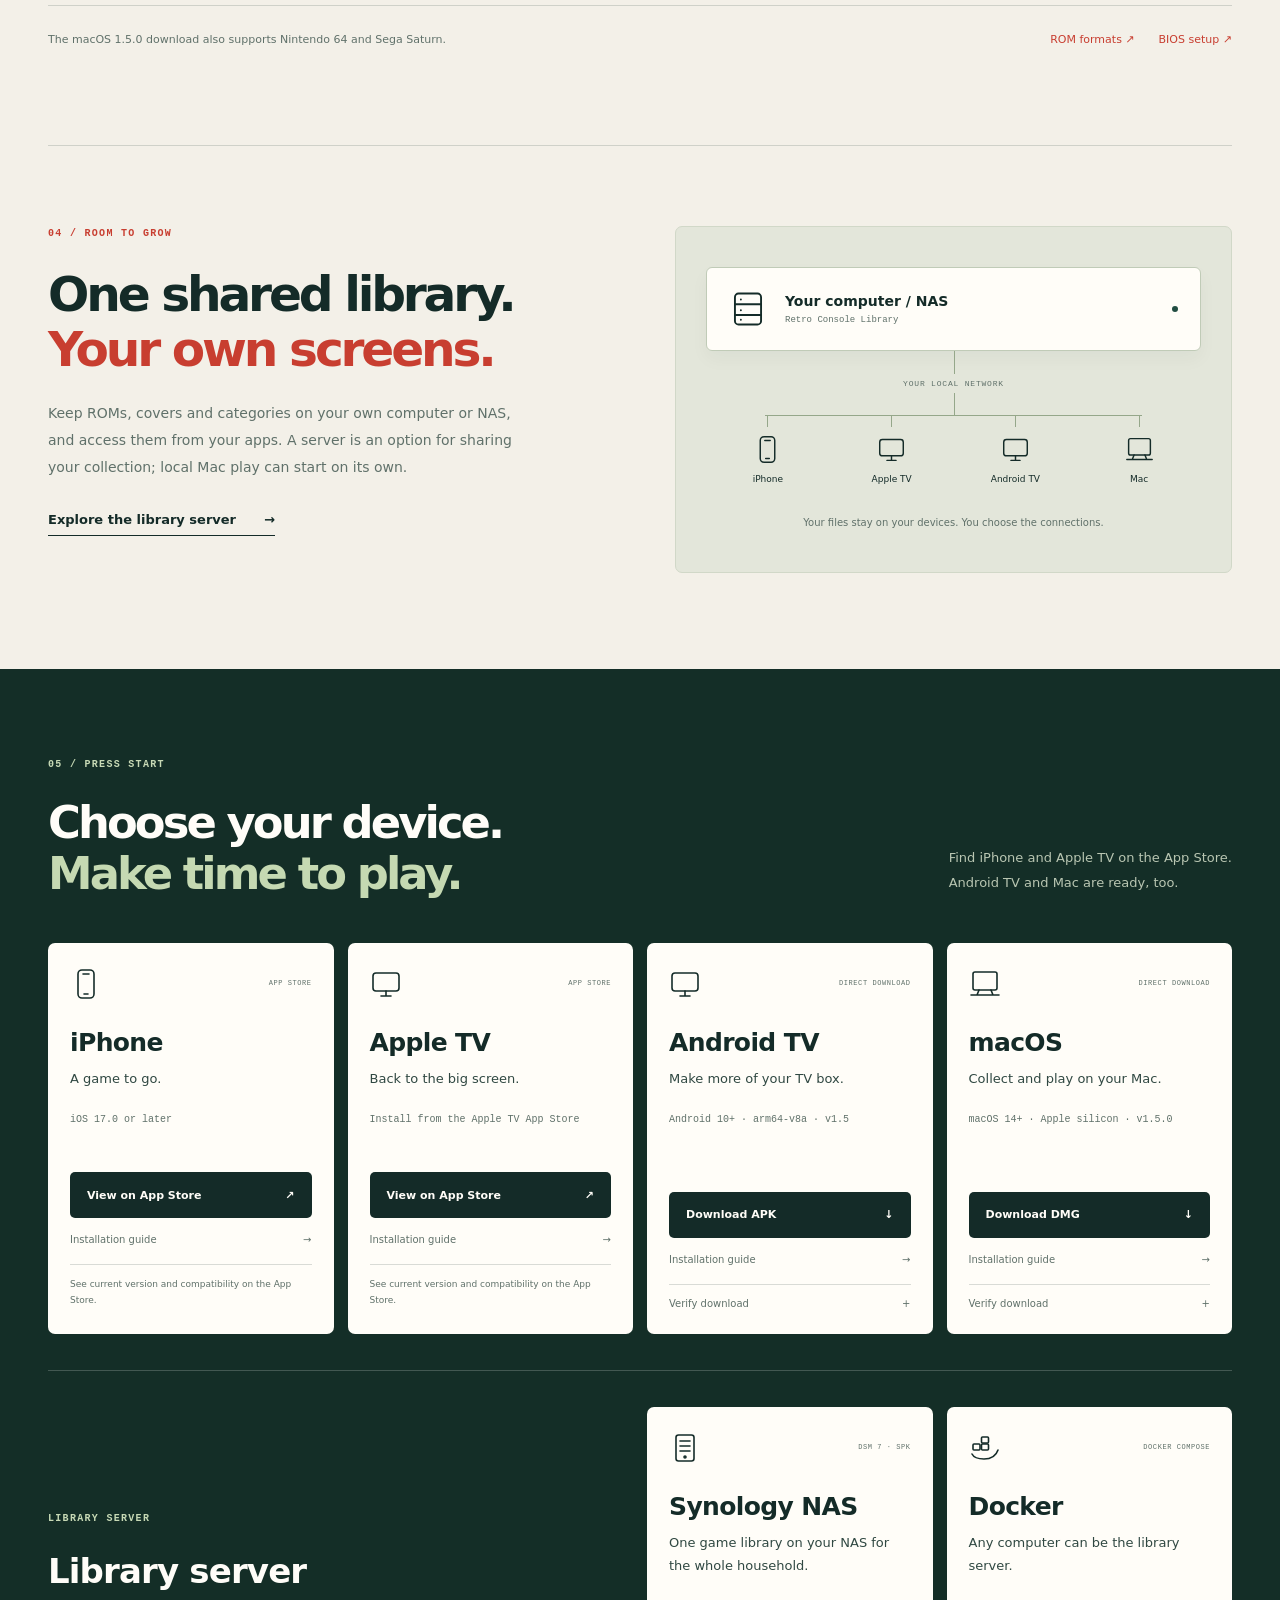
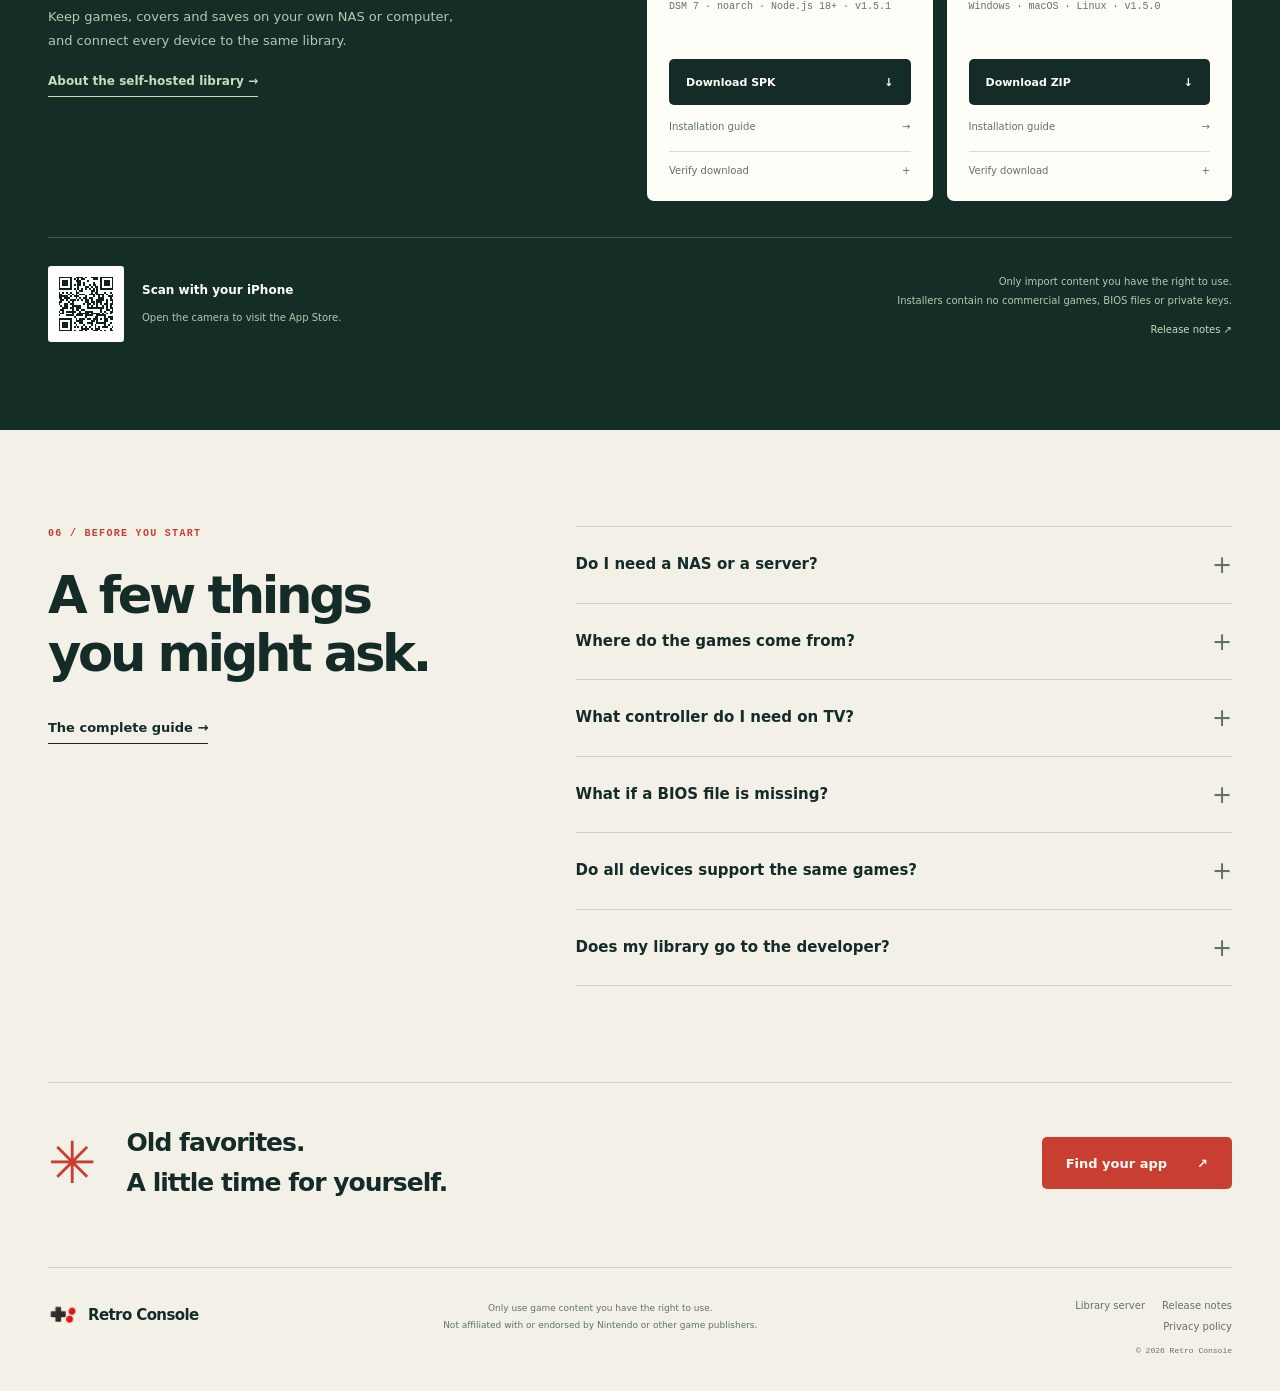
==== commit 87a124a9: "site: release Synology library server 1.5.1" ====
--- a/en/index.html
+++ b/en/index.html
@@ -294,7 +294,7 @@
 </div>
 <h3>Synology NAS</h3>
 <p class="app-description">One game library on your NAS for the whole household.</p>
-<p class="app-requirements">DSM 7 · noarch · Node.js 18+ · v1.5.0</p><a class="button button-dark" href="../downloads/FCEmulatorLibrary-1.5.0-18f01ed7.spk" download>Download SPK<span aria-hidden="true">↓</span></a><a class="app-guide" href="install.html#synology">Installation guide <span aria-hidden="true">→</span></a>
+<p class="app-requirements">DSM 7 · noarch · Node.js 18+ · v1.5.1</p><a class="button button-dark" href="../downloads/FCEmulatorLibrary-1.5.1-44b7225f.spk" download>Download SPK<span aria-hidden="true">↓</span></a><a class="app-guide" href="install.html#synology">Installation guide <span aria-hidden="true">→</span></a>
 <details class="download-integrity">
 <summary>Verify download<span aria-hidden="true">+</span>
 </summary>
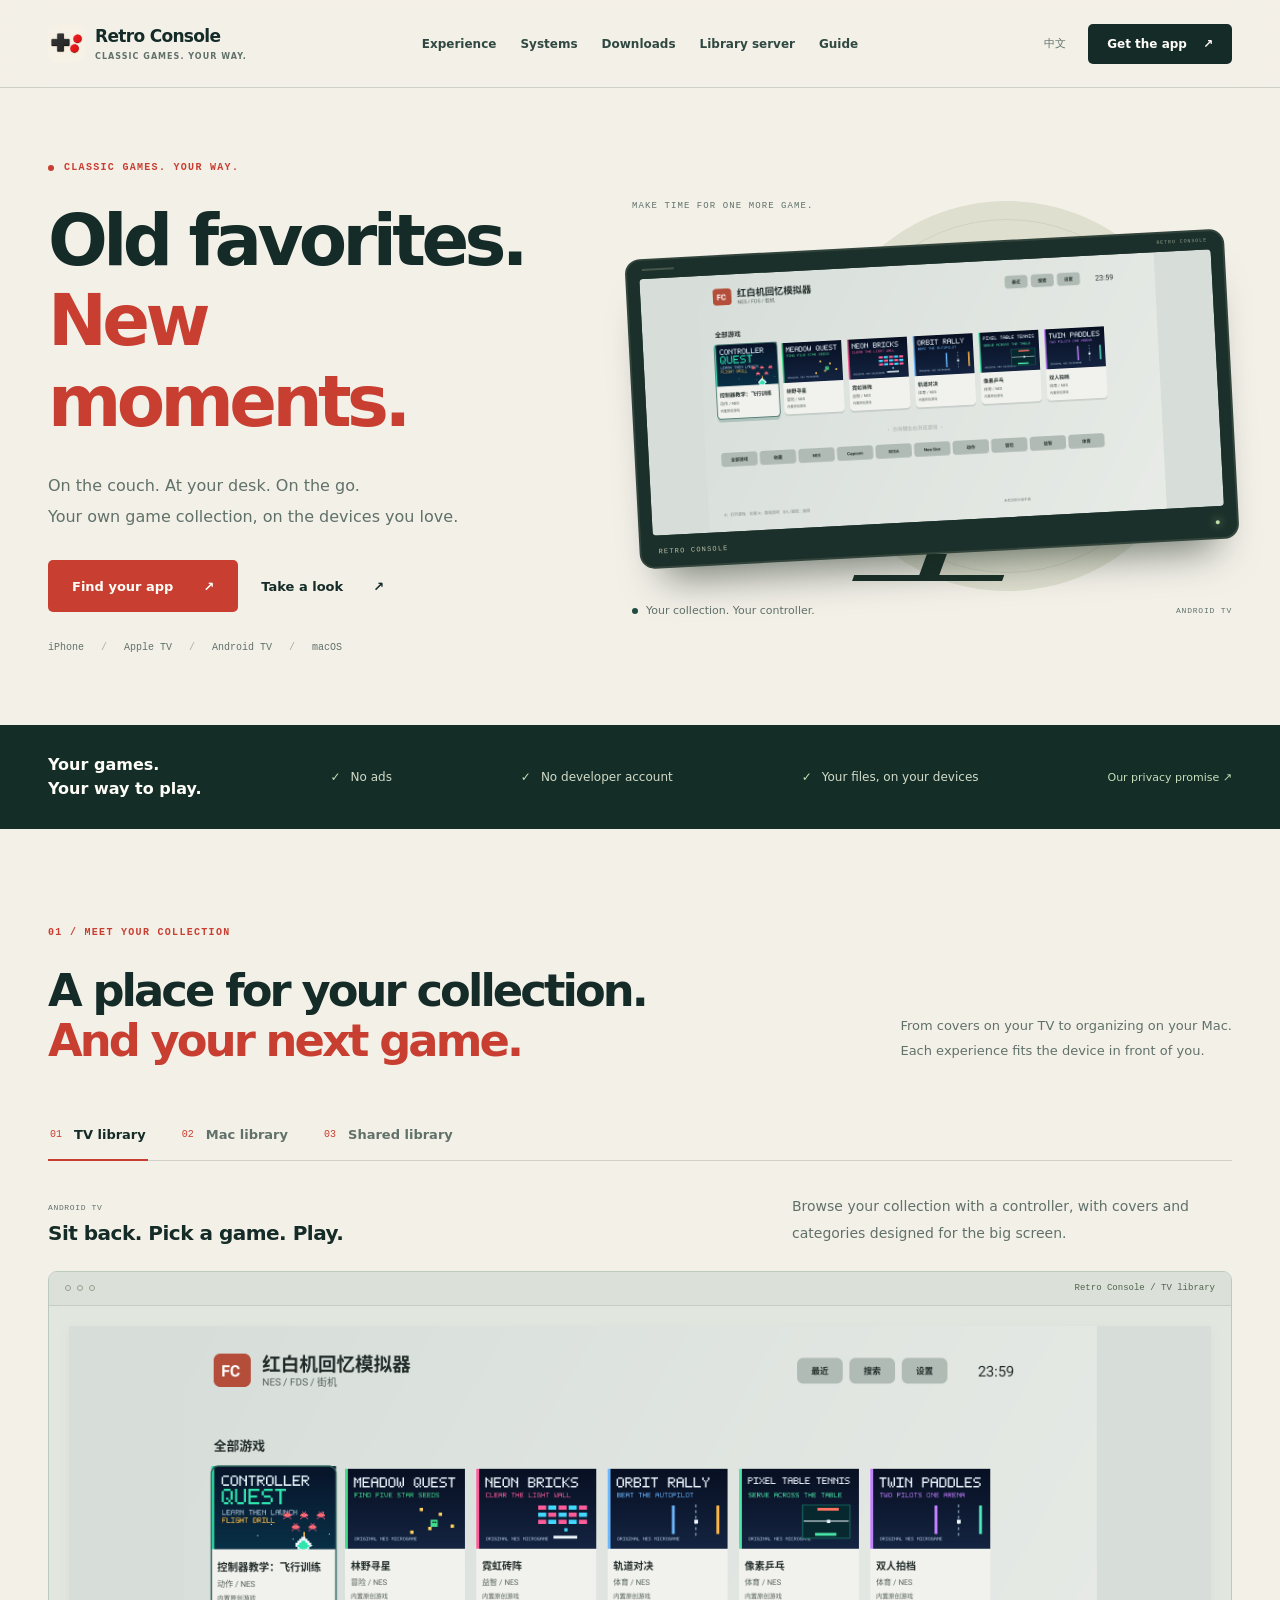
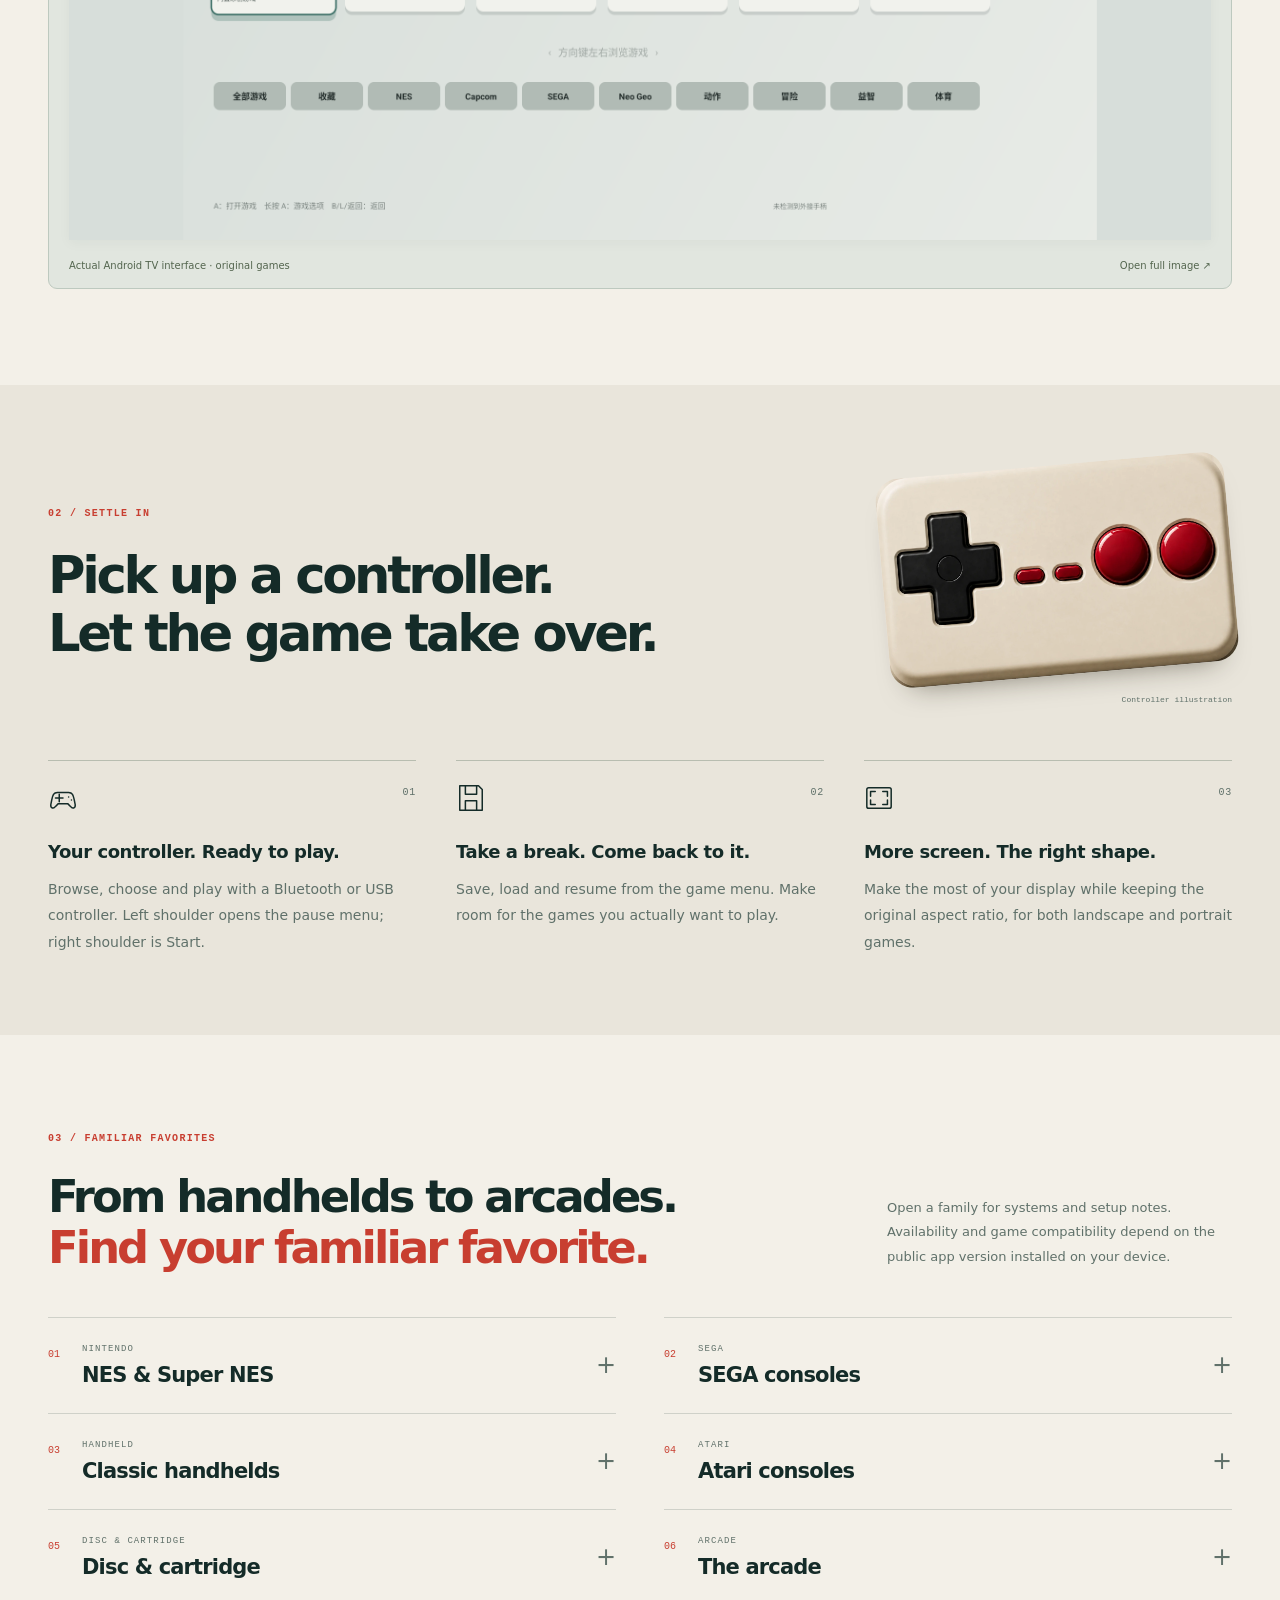
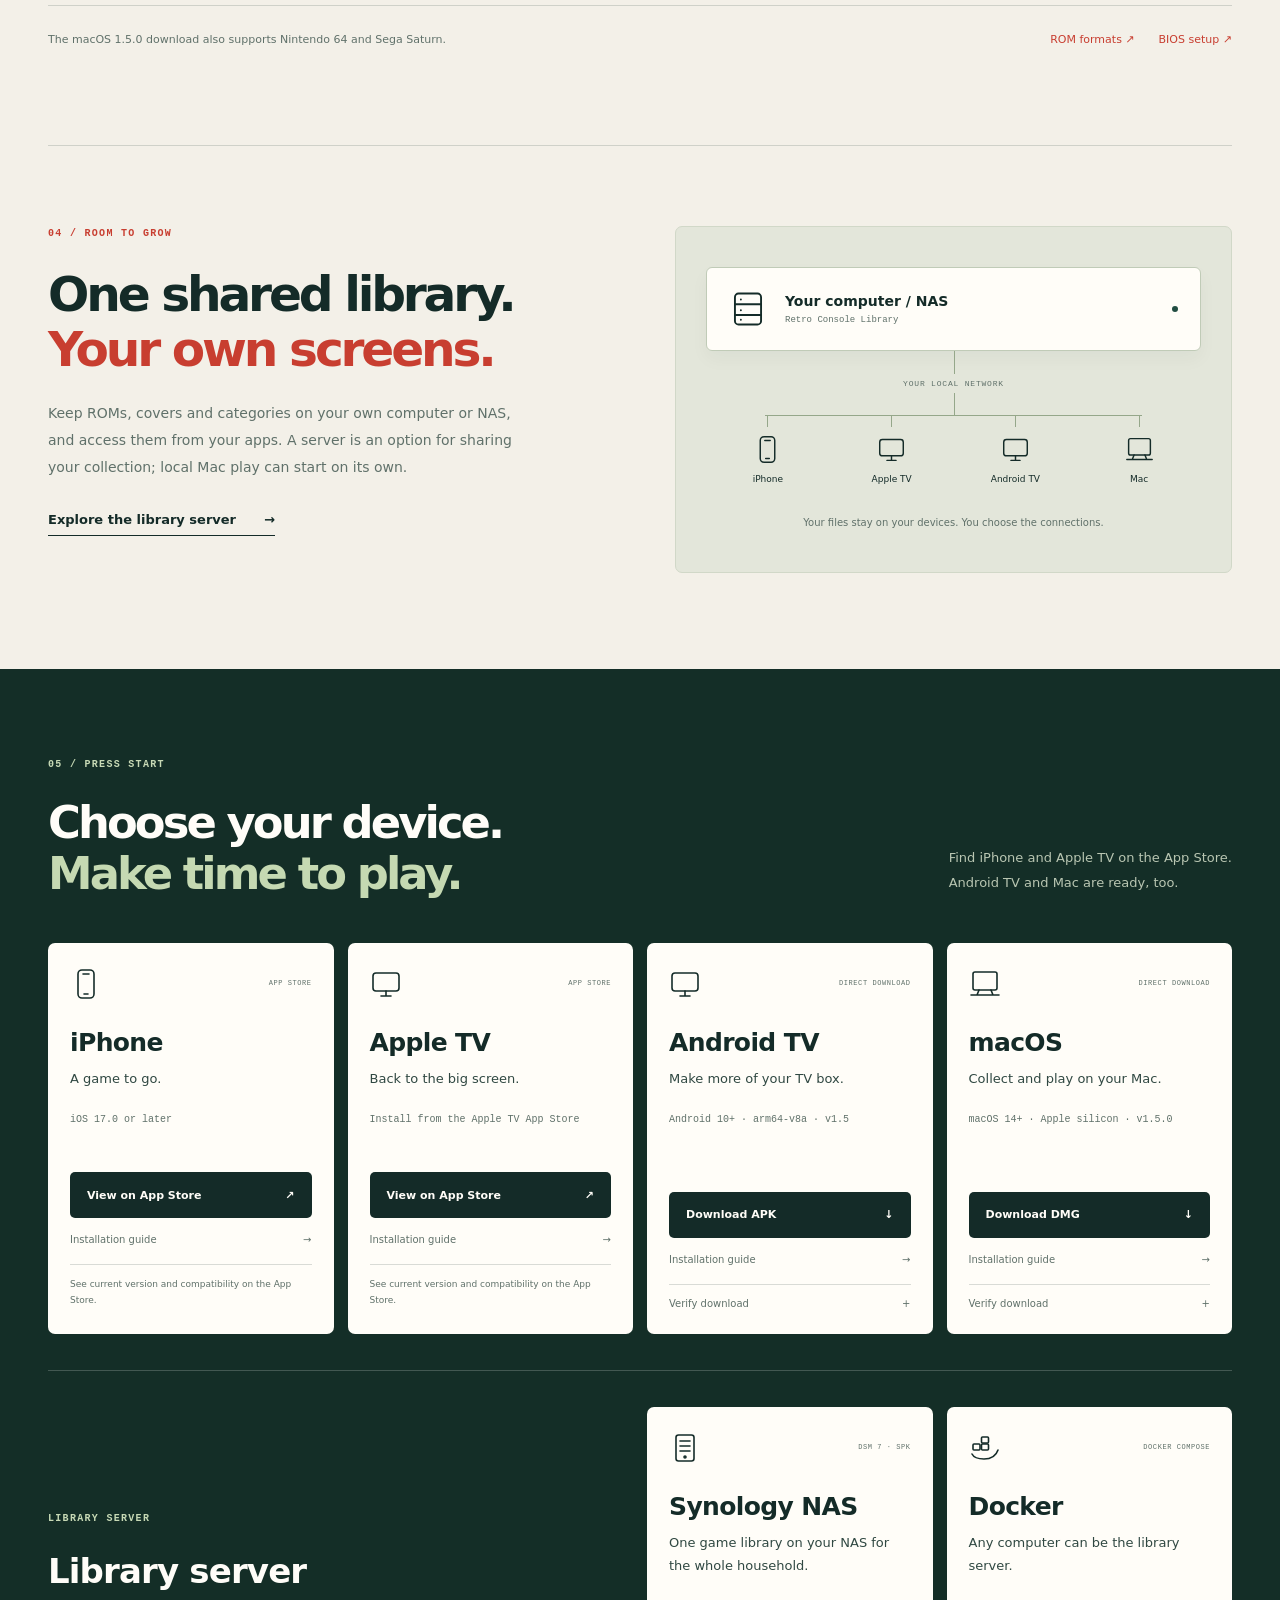
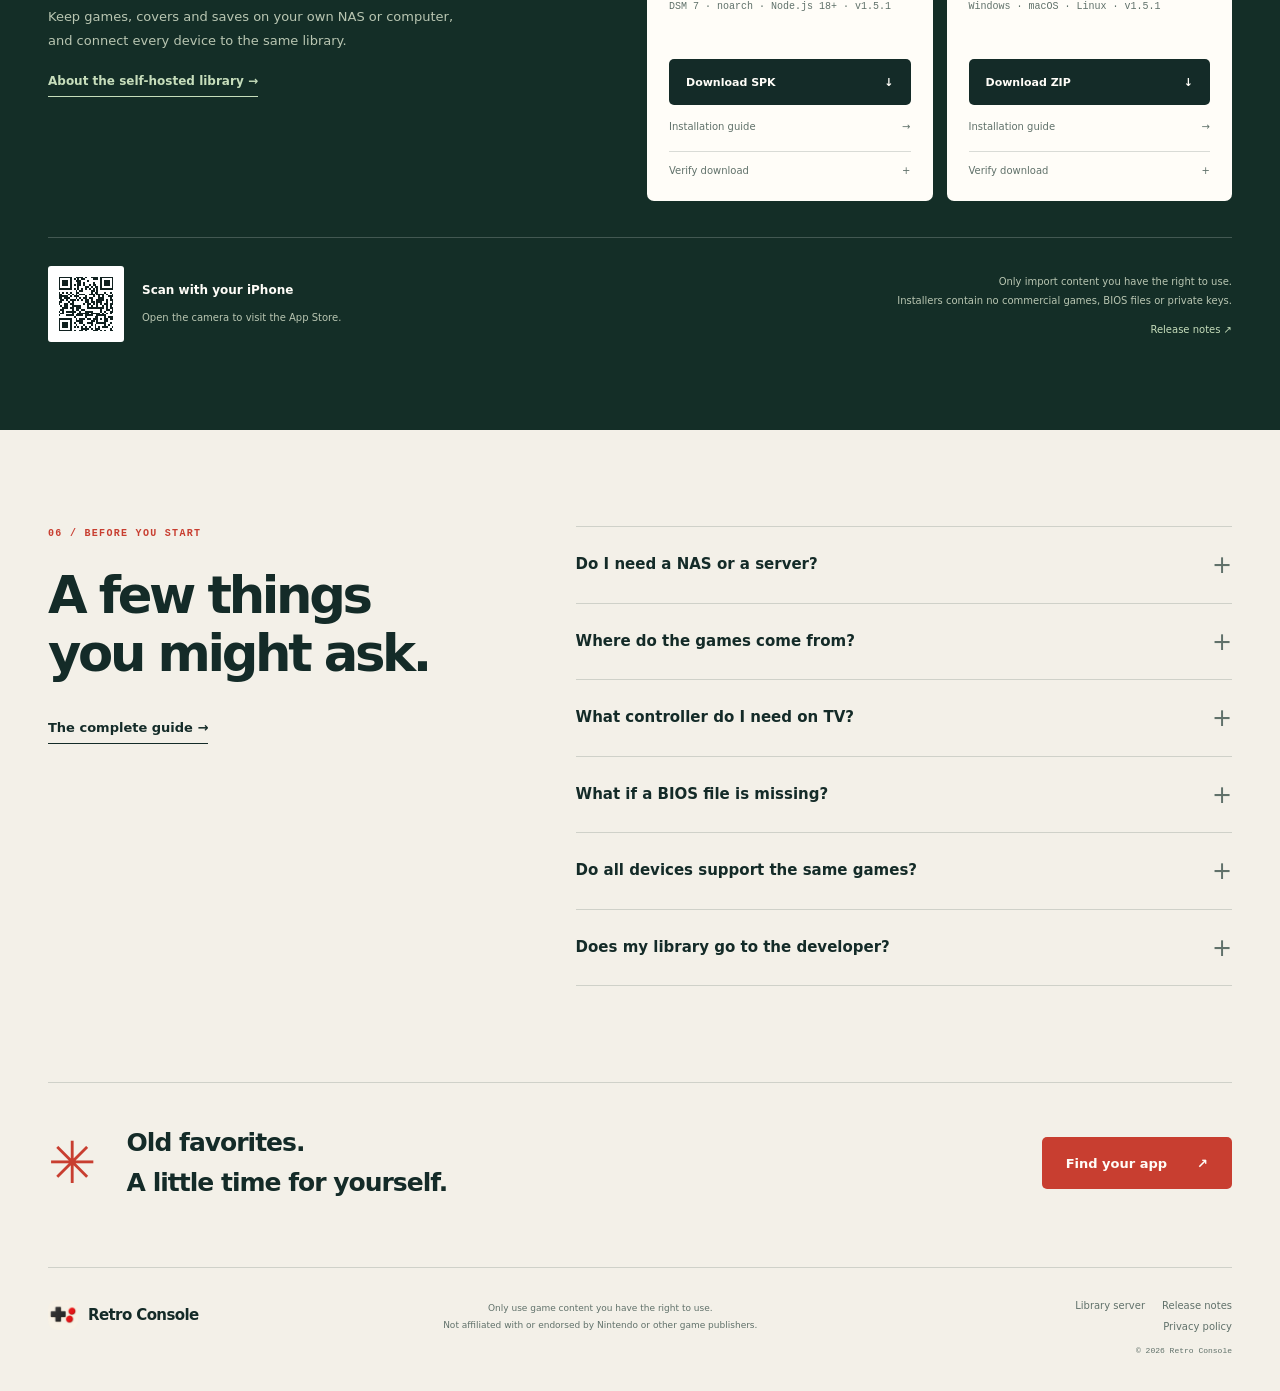
==== commit 79106e76: "site: release Docker library server 1.5.1" ====
--- a/en/index.html
+++ b/en/index.html
@@ -307,7 +307,7 @@
 </div>
 <h3>Docker</h3>
 <p class="app-description">Any computer can be the library server.</p>
-<p class="app-requirements">Windows · macOS · Linux · v1.5.0</p><a class="button button-dark" href="../downloads/FCEmulatorLibrary-Docker-1.5.0-09fbf9f6.zip" download>Download ZIP<span aria-hidden="true">↓</span></a><a class="app-guide" href="install.html#computer">Installation guide <span aria-hidden="true">→</span></a>
+<p class="app-requirements">Windows · macOS · Linux · v1.5.1</p><a class="button button-dark" href="../downloads/FCEmulatorLibrary-Docker-1.5.1-047d4b93.zip" download>Download ZIP<span aria-hidden="true">↓</span></a><a class="app-guide" href="install.html#computer">Installation guide <span aria-hidden="true">→</span></a>
 <details class="download-integrity">
 <summary>Verify download<span aria-hidden="true">+</span>
 </summary>
